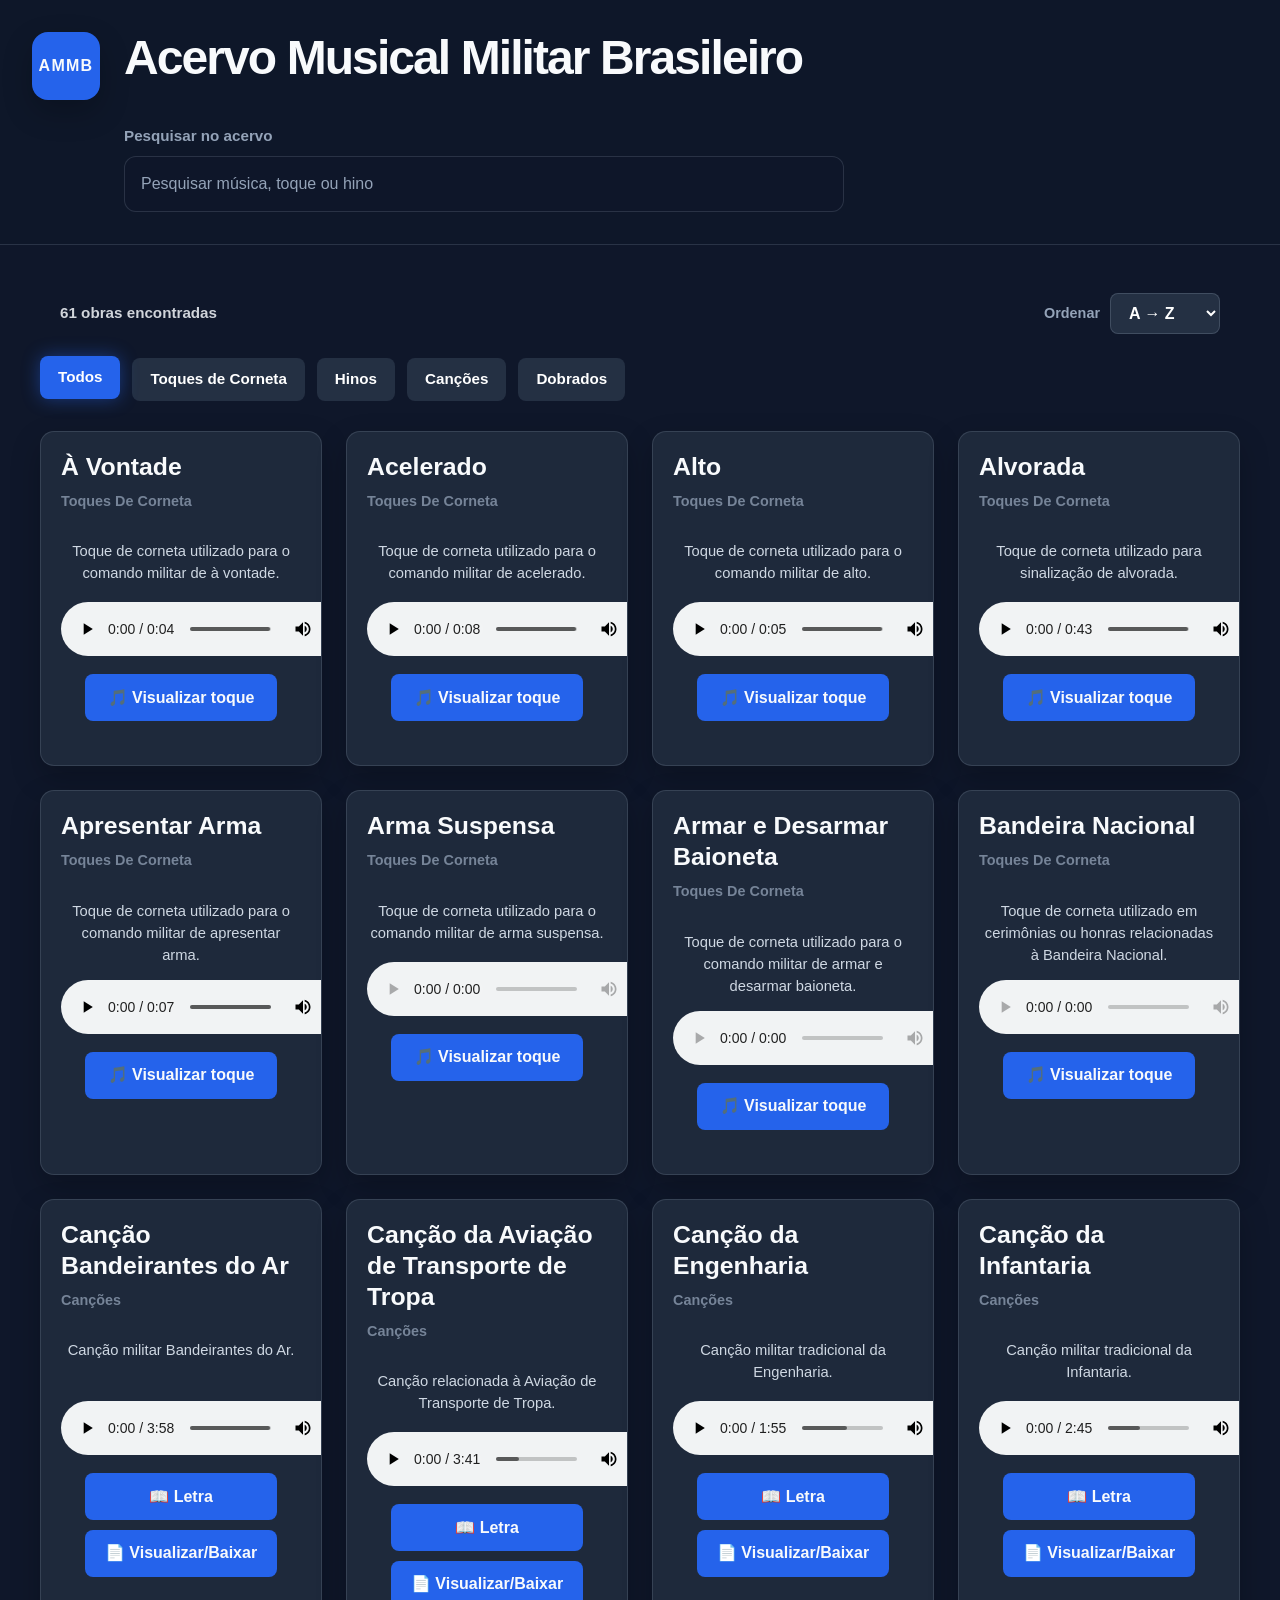
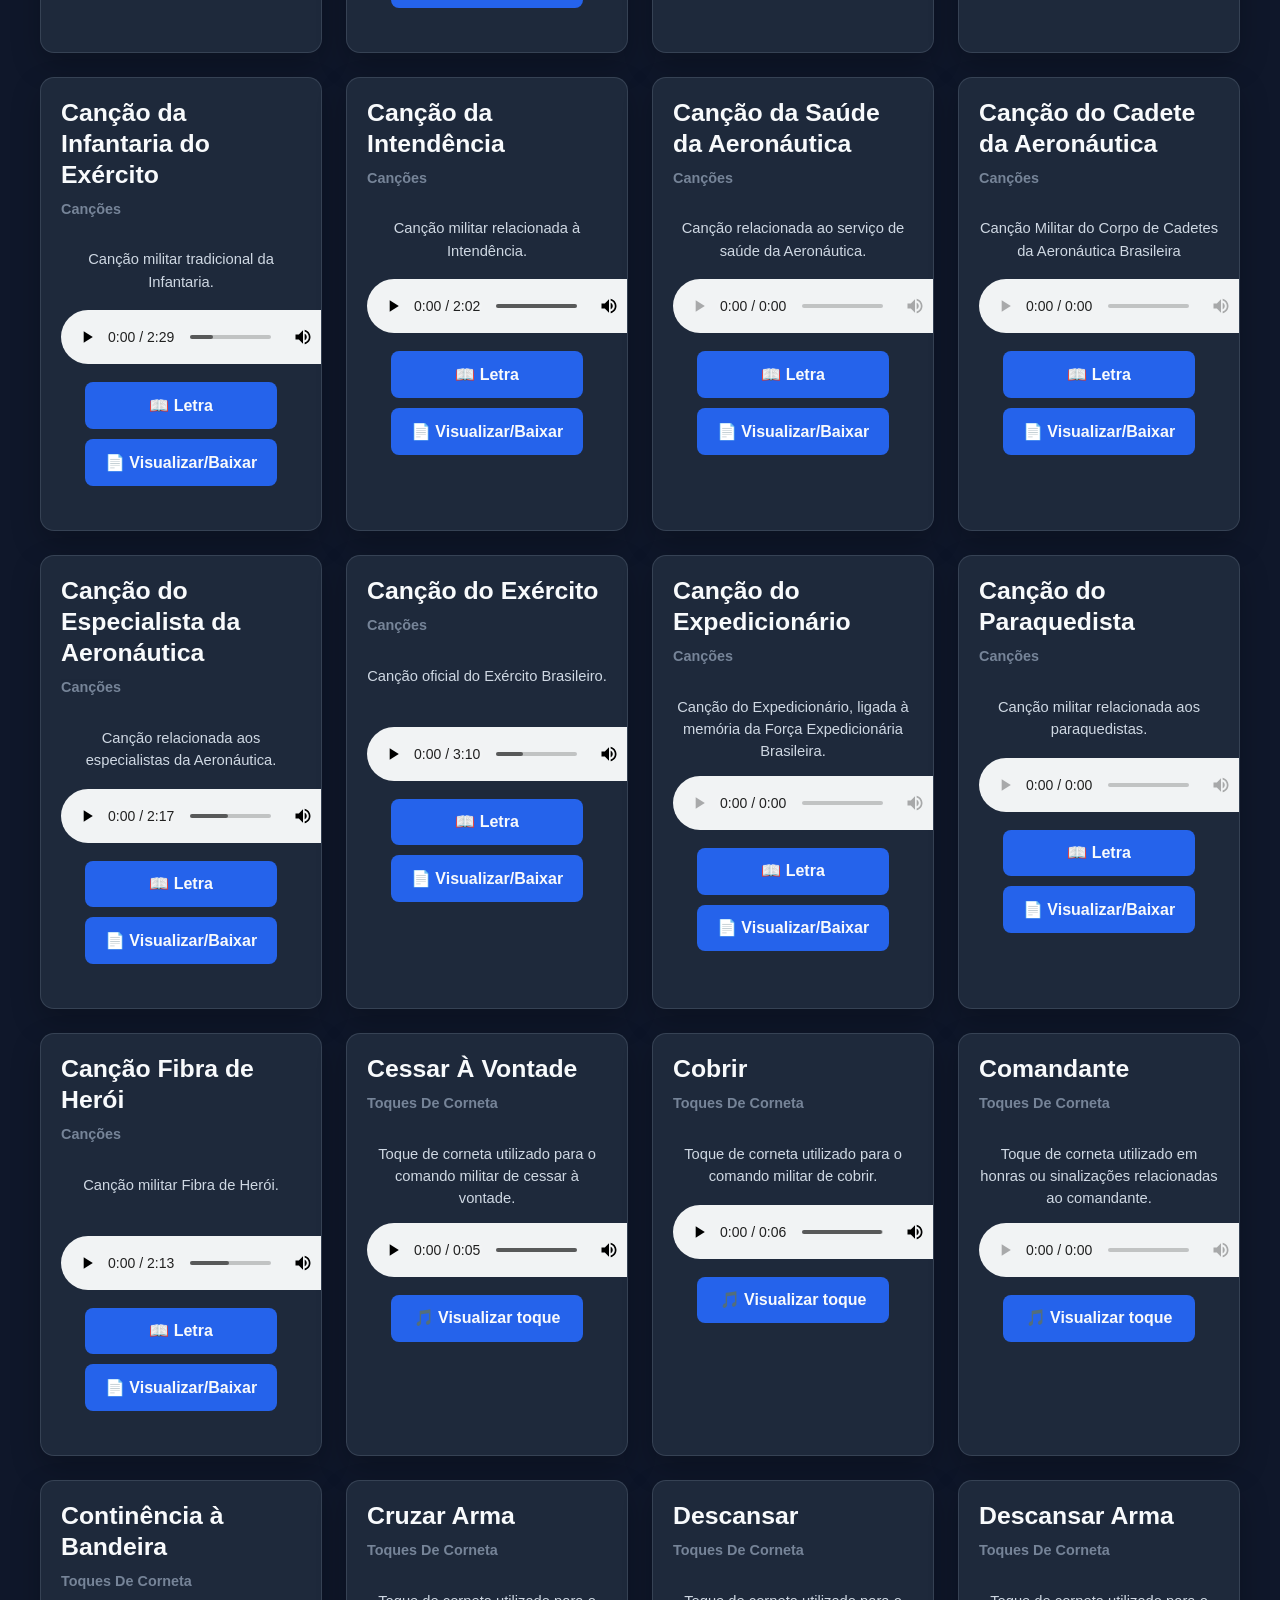
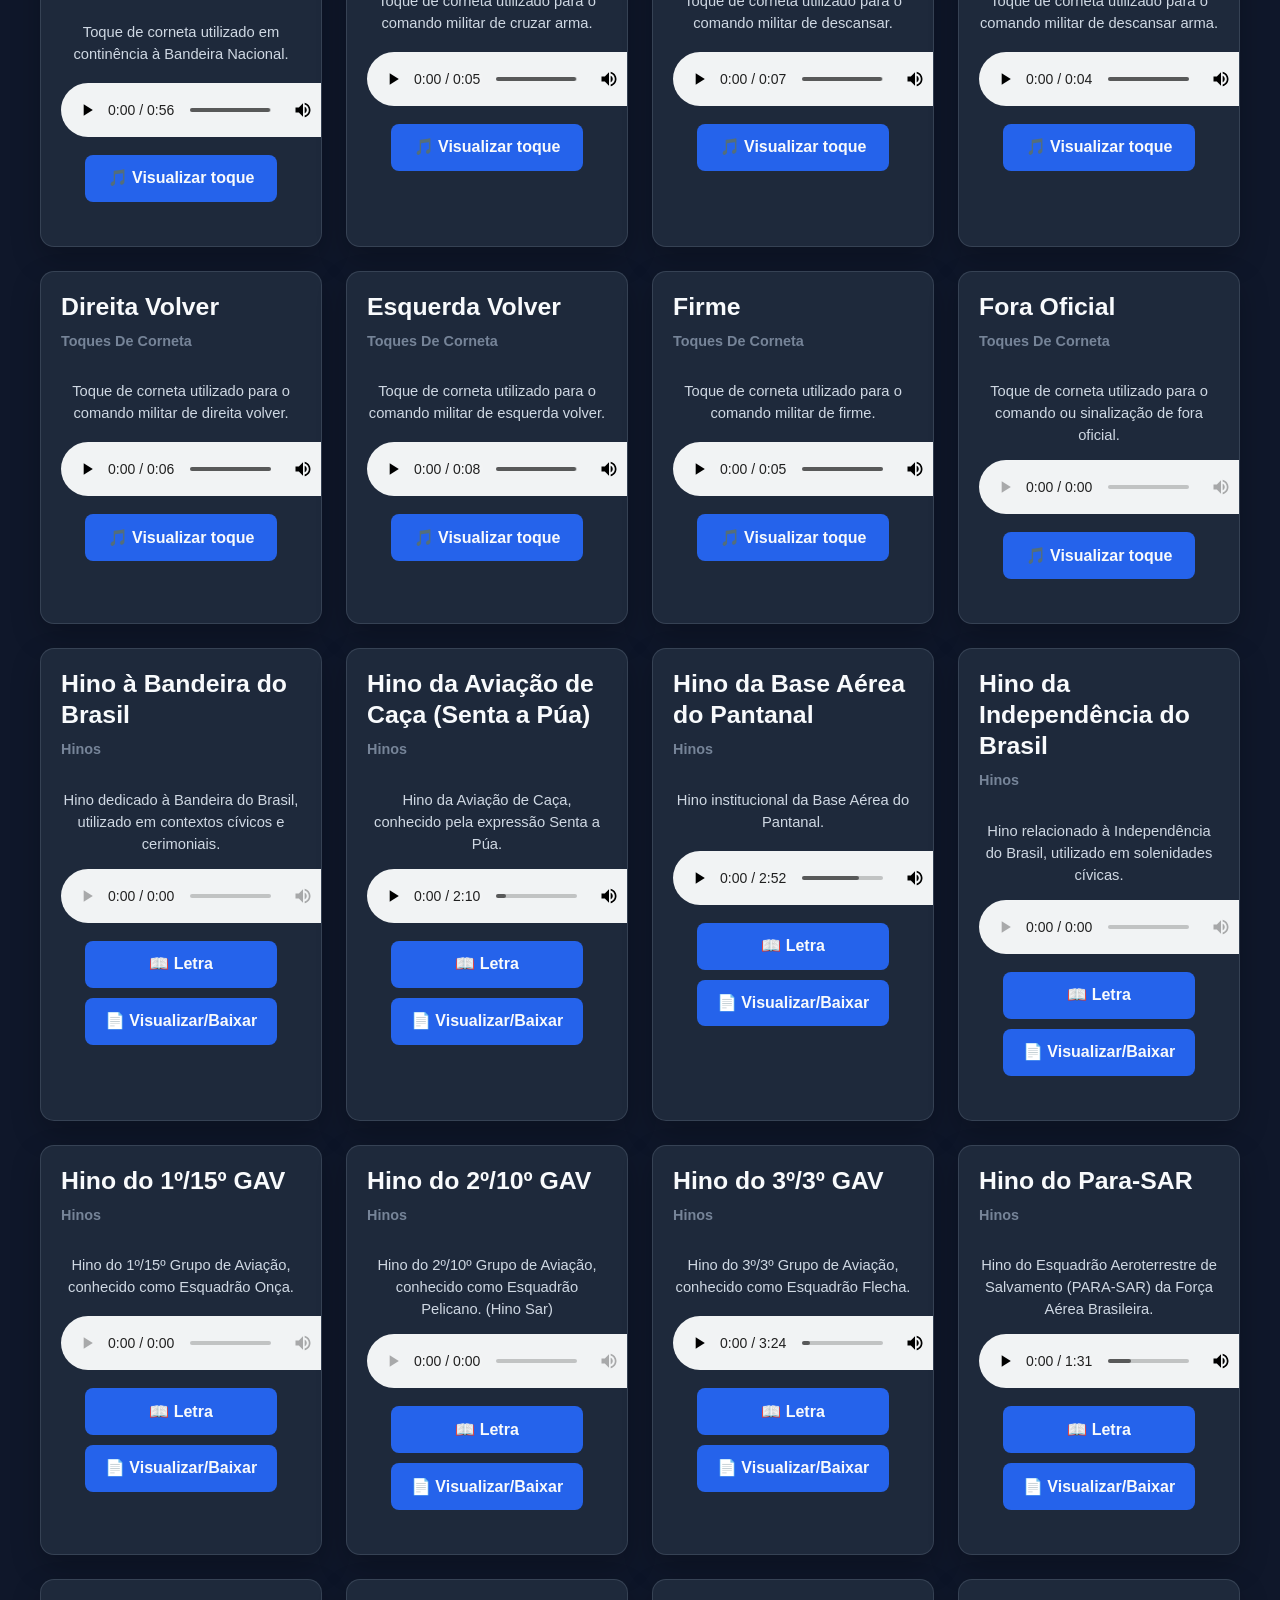
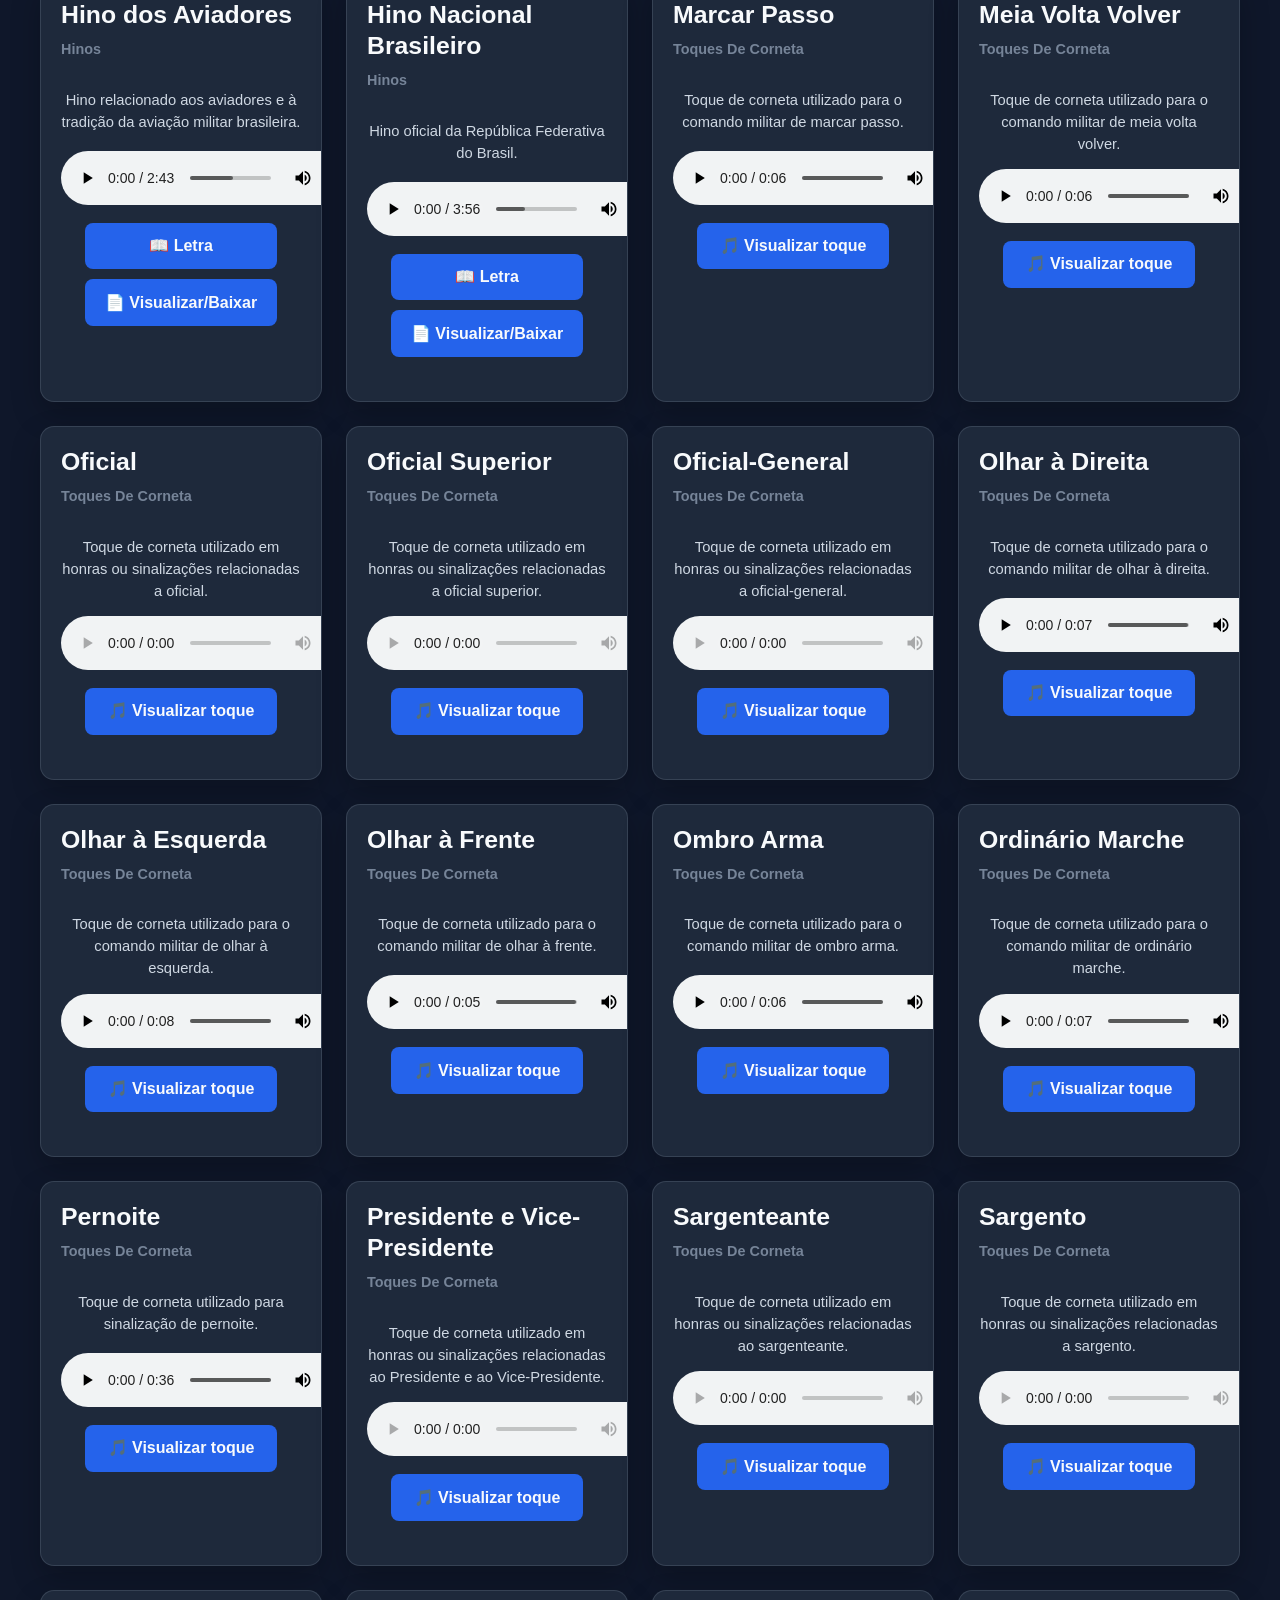
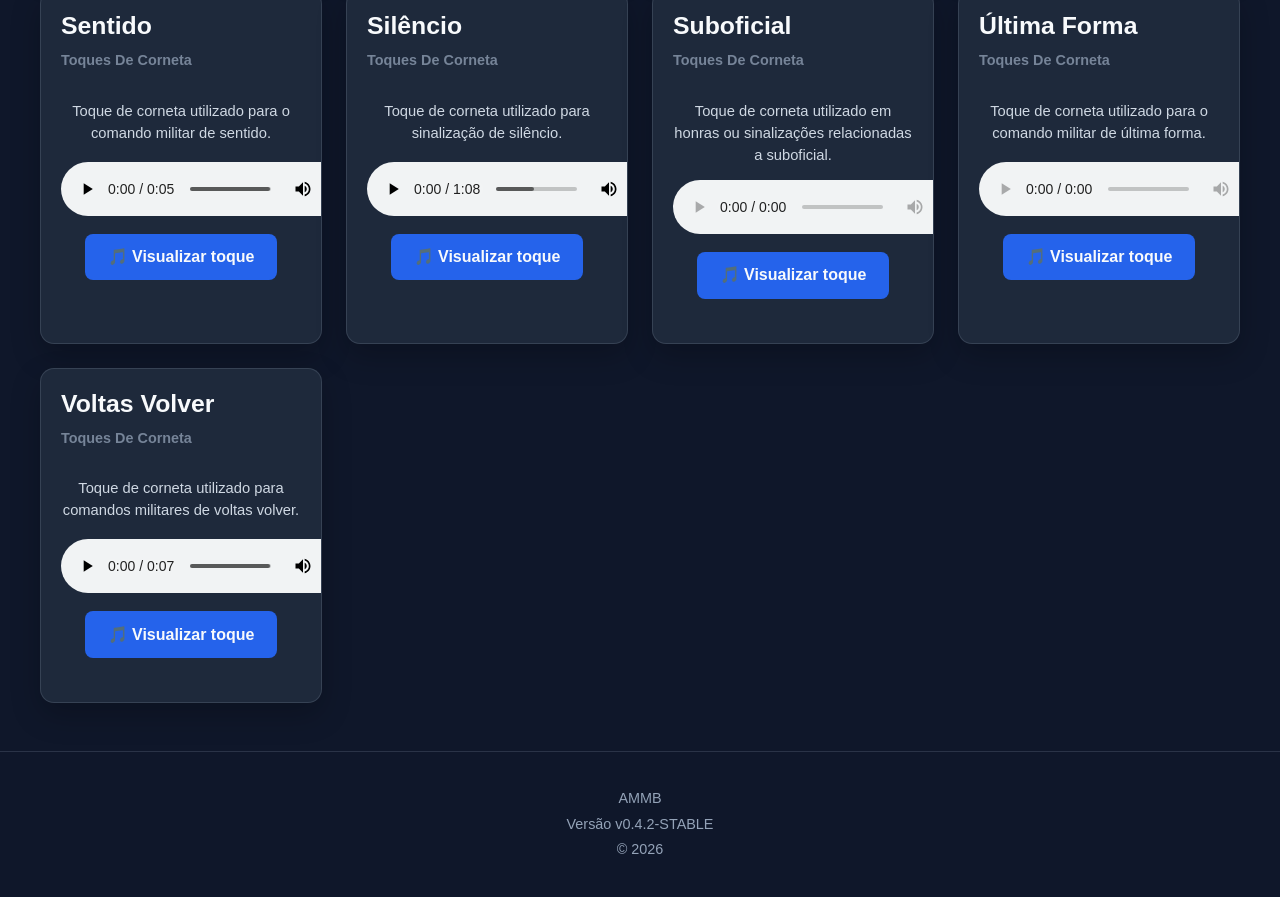
==== index.html @ 52c1588e "AMMB v0.5.0 Alpha - Primeira versão pública" ====
<!DOCTYPE html>
<html lang="pt-BR">

<head>
  <meta charset="UTF-8">
  <meta name="viewport" content="width=device-width, initial-scale=1.0">
  <title>AMMB | Acervo Musical Militar Brasileiro</title>
  <link rel="stylesheet" href="css/style.css">
  <script src="js/app.js" defer></script>
</head>

<body>

  <header>
    <div class="header-logo">AMMB</div>

    <div class="header-title">
      <h1>Acervo Musical Militar Brasileiro</h1>
    </div>

    <form class="search-form">
      <label for="search-input">Pesquisar no acervo</label>

      <input
        type="search"
        id="search-input"
        placeholder="Pesquisar música, toque ou hino">
    </form>
  </header>

  <main>

    <div class="archive-toolbar">
      <div id="results-counter" class="results-counter"></div>

      <div class="sort-container">
        <label for="sort-select">Ordenar</label>

        <select id="sort-select">
          <option value="az">A → Z</option>
          <option value="za">Z → A</option>
        </select>
      </div>
    </div>

    <section id="music-container"></section>

  </main>

  <footer>
    <p>AMMB</p>
    <p>Versão v0.4.2-STABLE</p>
    <p>© 2026</p>
  </footer>

</body>
</html>
---- css/style.css ----
:root {
--color-bg: #0f172a;
--color-card: #1e293b;
--color-primary: #2563eb;
--color-text: #f8fafc;
--color-muted: #94a3b8;
--color-border: rgba(148, 163, 184, 0.2);
--color-input: rgba(15, 23, 42, 0.85);
--color-focus: rgba(37, 99, 235, 0.35);

--font-base: "Segoe UI", Roboto, Arial, sans-serif;

--max-width: 1200px;
--radius-sm: 0.5rem;
--radius-md: 0.75rem;
--radius-lg: 1rem;

--spacing-xs: 0.5rem;
--spacing-sm: 0.75rem;
--spacing-md: 1rem;
--spacing-lg: 1.5rem;
--spacing-xl: 2rem;
--spacing-2xl: 3rem;

--shadow-card: 0 12px 30px rgba(0, 0, 0, 0.22);
--transition-base: 180ms ease;
}

*,
*::before,
*::after {
box-sizing: border-box;
}

html {
min-height: 100%;
scroll-behavior: smooth;
}

body {
min-height: 100vh;
margin: 0;
font-family: var(--font-base);
background: var(--color-bg);
color: var(--color-text);
line-height: 1.5;
text-rendering: optimizeLegibility;
-webkit-font-smoothing: antialiased;
}

img,
picture,
svg,
video,
canvas {
display: block;
max-width: 100%;
}

button,
input,
textarea,
select {
font: inherit;
}

button {
cursor: pointer;
}

a {
color: inherit;
text-decoration: none;
}

.container {
width: min(100% - 2rem, var(--max-width));
margin-inline: auto;
}

.hidden {
display: none !important;
}

header {
width: 100%;
padding: var(--spacing-lg);
border-bottom: 1px solid var(--color-border);
background: rgba(15, 23, 42, 0.92);
}

.header-logo {
display: inline-flex;
align-items: center;
justify-content: center;
min-width: 4.25rem;
min-height: 4.25rem;
margin-bottom: var(--spacing-md);
border-radius: var(--radius-lg);
background: var(--color-primary);
color: var(--color-text);
font-weight: 800;
letter-spacing: 0.08em;
box-shadow: var(--shadow-card);
}

.header-title h1 {
margin: 0 0 var(--spacing-lg);
font-size: clamp(1.75rem, 4vw, 3rem);
line-height: 1.1;
font-weight: 800;
letter-spacing: -0.04em;
}

.search-form {
width: 100%;
max-width: 720px;
}

.search-form label {
display: block;
margin-bottom: var(--spacing-xs);
color: var(--color-muted);
font-size: 0.95rem;
font-weight: 600;
}

.search-form input {
width: 100%;
padding: 0.95rem 1rem;
border: 1px solid var(--color-border);
border-radius: var(--radius-md);
background: var(--color-input);
color: var(--color-text);
outline: none;
transition:
border-color var(--transition-base),
box-shadow var(--transition-base),
background var(--transition-base);
}

.search-form input::placeholder {
color: var(--color-muted);
}

.search-form input:focus {
border-color: var(--color-primary);
box-shadow: 0 0 0 4px var(--color-focus);
background: rgba(15, 23, 42, 1);
}

main {
width: min(100% - 2rem, var(--max-width));
min-height: 60vh;
margin-inline: auto;
padding: var(--spacing-2xl) 0;
}

#music-container {
display: grid;
grid-template-columns: repeat(auto-fit, minmax(260px, 1fr));
gap: var(--spacing-lg);
}

.music-card {
overflow: hidden;
border: 1px solid var(--color-border);
border-radius: var(--radius-lg);
background: var(--color-card);
box-shadow: var(--shadow-card);
transition:
transform var(--transition-base),
border-color var(--transition-base);
}

.music-card:hover {
transform: translateY(-3px);
border-color: rgba(37, 99, 235, 0.7);
}

.music-image {
width: 100%;
aspect-ratio: 16 / 9;
background: rgba(148, 163, 184, 0.12);
object-fit: cover;
}

.music-info {
padding: var(--spacing-lg);
}

.music-title {
margin: 0 0 var(--spacing-xs);
color: var(--color-text);
font-size: 1.15rem;
font-weight: 700;
line-height: 1.25;
}

.music-category {
margin: 0;
color: var(--color-muted);
font-size: 0.9rem;
font-weight: 600;
}

.music-actions {
display: flex;
flex-wrap: wrap;
gap: var(--spacing-sm);
padding: 0 var(--spacing-lg) var(--spacing-lg);
}

.btn {
display: inline-flex;
align-items: center;
justify-content: center;
gap: var(--spacing-xs);
min-height: 2.5rem;
padding: 0.65rem 1rem;
border: 1px solid transparent;
border-radius: var(--radius-sm);
background: var(--color-primary);
color: var(--color-text);
font-weight: 700;
transition:
filter var(--transition-base),
transform var(--transition-base);
}

.btn:hover {
filter: brightness(1.08);
transform: translateY(-1px);
}

.btn:focus-visible {
outline: 3px solid var(--color-focus);
outline-offset: 2px;
}

footer {
padding: var(--spacing-xl) var(--spacing-lg);
border-top: 1px solid var(--color-border);
color: var(--color-muted);
text-align: center;
font-size: 0.9rem;
}

footer p {
margin: 0.25rem 0;
}

@media (min-width: 768px) {
header {
display: grid;
grid-template-columns: auto 1fr;
gap: var(--spacing-lg);
align-items: center;
padding: var(--spacing-xl);
}

.header-logo {
margin-bottom: 0;
}

.header-title h1 {
margin-bottom: var(--spacing-md);
}

.search-form {
grid-column: 2;
}
}

@media (max-width: 480px) {
header {
padding: var(--spacing-md);
}

main {
width: min(100% - 1rem, var(--max-width));
padding: var(--spacing-xl) 0;
}

#music-container {
grid-template-columns: 1fr;
gap: var(--spacing-md);
}

.music-info,
.music-actions {
padding-inline: var(--spacing-md);
}
}

/* ===========================
   FILTROS DE CATEGORIA
=========================== */

.category-filters{
    display:flex;
    flex-wrap:wrap;
    gap:12px;
    
    align-items:center;

    margin-bottom:30px;
}

.category-filter-btn{

    background:#243043;
    color:#fff;

    border:none;
    border-radius:8px;

    padding:10px 18px;

    cursor:pointer;

    font-size:0.95rem;
    font-weight:600;

    transition:.2s;
}

.category-filter-btn:hover{

    background:#315fdd;

}

.category-filter-btn.active{

    background:#2563eb;

    color:white;

    box-shadow:0 0 18px rgba(37,99,235,.45);

    transform:translateY(-2px);

}

/* ===========================
   APRIMORAMENTO DOS CARDS
=========================== */

.music-card{
    display:flex;
    flex-direction:column;

    padding:20px;

    border-radius:14px;

    transition:
        transform .25s ease,
        box-shadow .25s ease;
}

.music-card:hover{

    transform:translateY(-6px);

    box-shadow:0 12px 30px rgba(0,0,0,.35);

}

.music-title{

    margin-bottom:8px;

    font-size:1.55rem;

    font-weight:700;

}

.music-category{

    margin-bottom:18px;

    opacity:.75;

    text-transform:capitalize;

}

.music-actions{

    margin-top:18px;

    display:flex;

    gap:10px;

    flex-wrap:wrap;
}

.music-actions .btn{

    flex:1;

    min-width:130px;
}

.music-description {
    margin: 10px 0 14px;
    font-size: 0.92rem;
    line-height: 1.5;
    color: #cfd8e3;
    text-align: center;
    min-height: 48px;
}

.results-counter {
    max-width: 1200px;
    margin: 18px auto 10px;
    padding: 0 20px;

    color: #d1d5db;
    font-size: 0.95rem;
    font-weight: 600;

    text-align: left;
}

/* ===========================
   BARRA DO ACERVO
=========================== */

.archive-toolbar {
    max-width: 1200px;
    margin: 0 auto 24px;
    padding: 0 20px;

    display: flex;
    align-items: center;
    justify-content: space-between;
    gap: 16px;
    flex-wrap: wrap;
}

.archive-toolbar .results-counter {
    margin: 0;
    padding: 0;

    color: #d1d5db;
    font-size: 0.95rem;
    font-weight: 600;
}

.sort-container {
    display: flex;
    align-items: center;
    gap: 10px;
}

.sort-container label {
    color: #94a3b8;
    font-size: 0.9rem;
    font-weight: 600;
}

.sort-container select {
    min-width: 110px;
    padding: 10px 14px;

    border: 1px solid rgba(148, 163, 184, 0.25);
    border-radius: 8px;

    background: #243043;
    color: #ffffff;

    font-weight: 600;
    cursor: pointer;
}

.sort-container select:focus {
    outline: none;
    border-color: #2563eb;
    box-shadow: 0 0 0 4px rgba(37, 99, 235, 0.35);
}

@media (max-width: 640px) {
    .archive-toolbar {
        align-items: flex-start;
        flex-direction: column;
    }

    .sort-container {
        width: 100%;
        justify-content: space-between;
    }

    .sort-container select {
        flex: 1;
    }
}
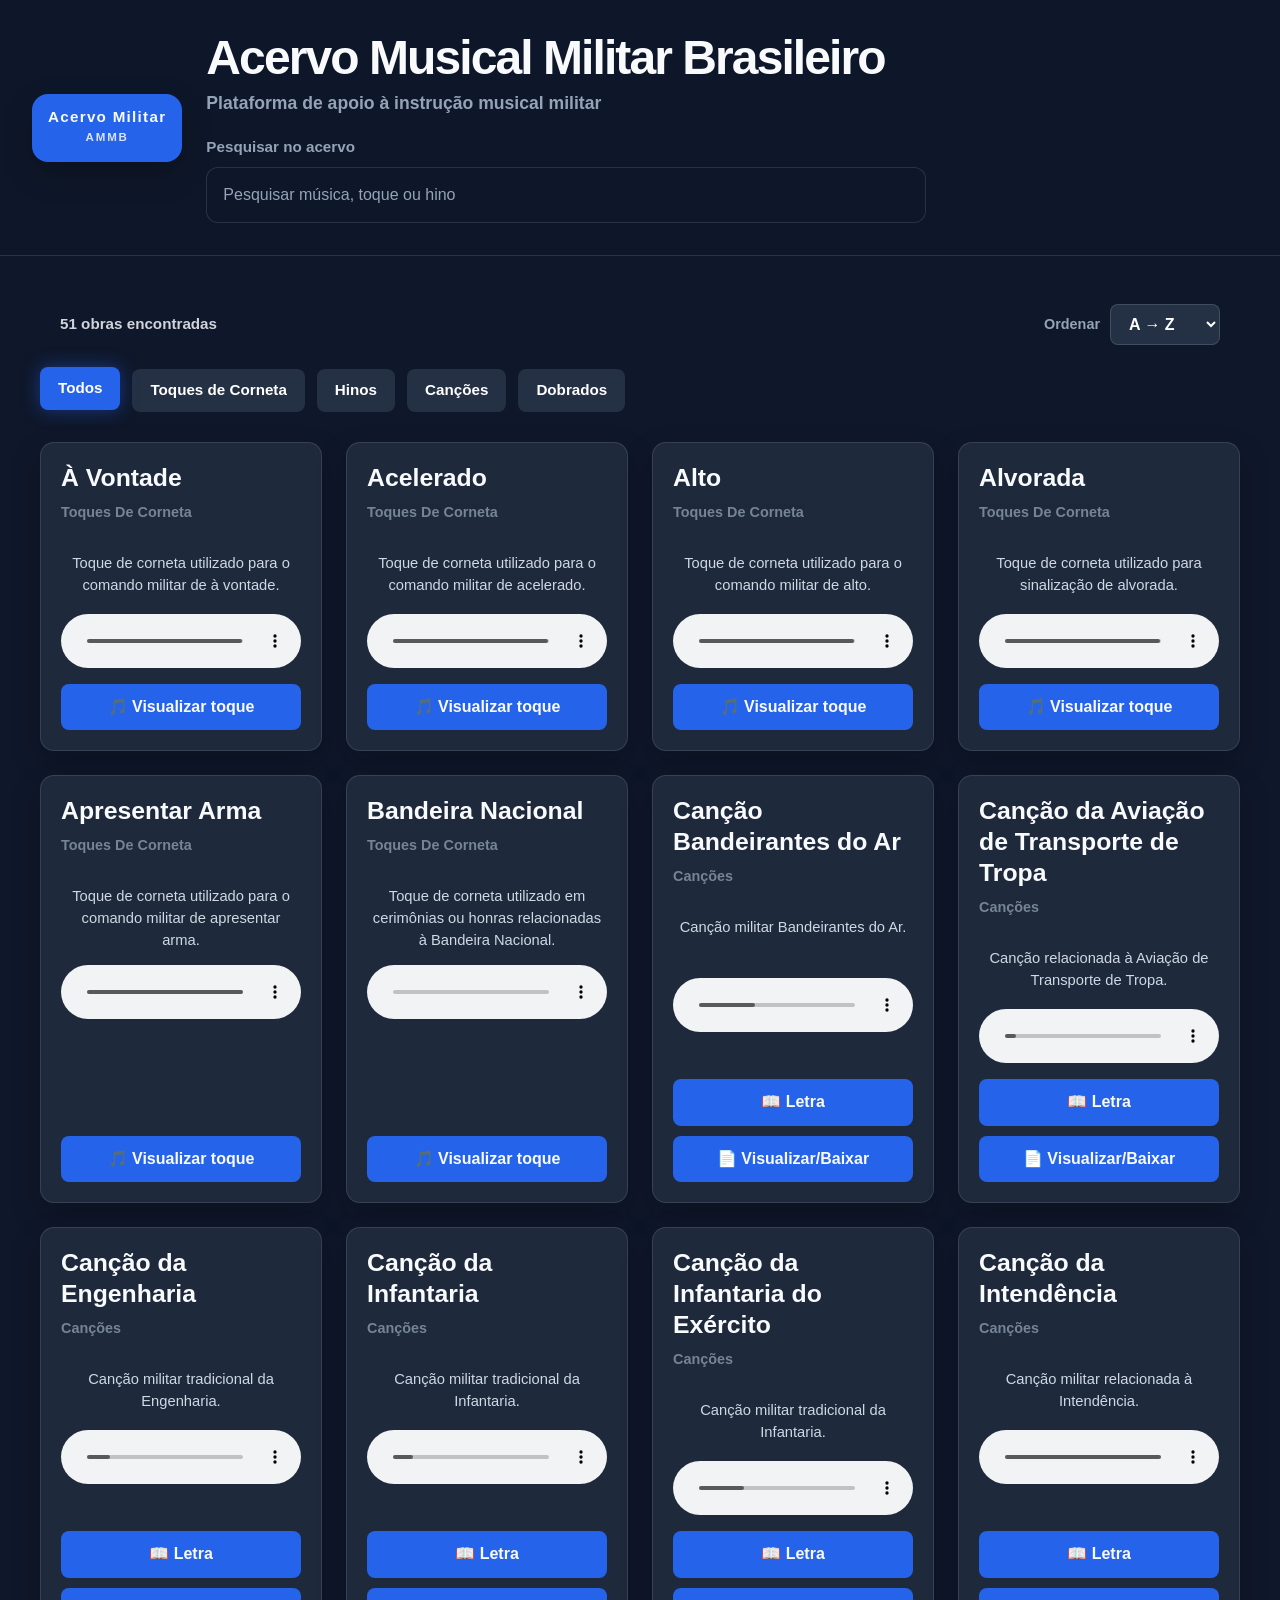
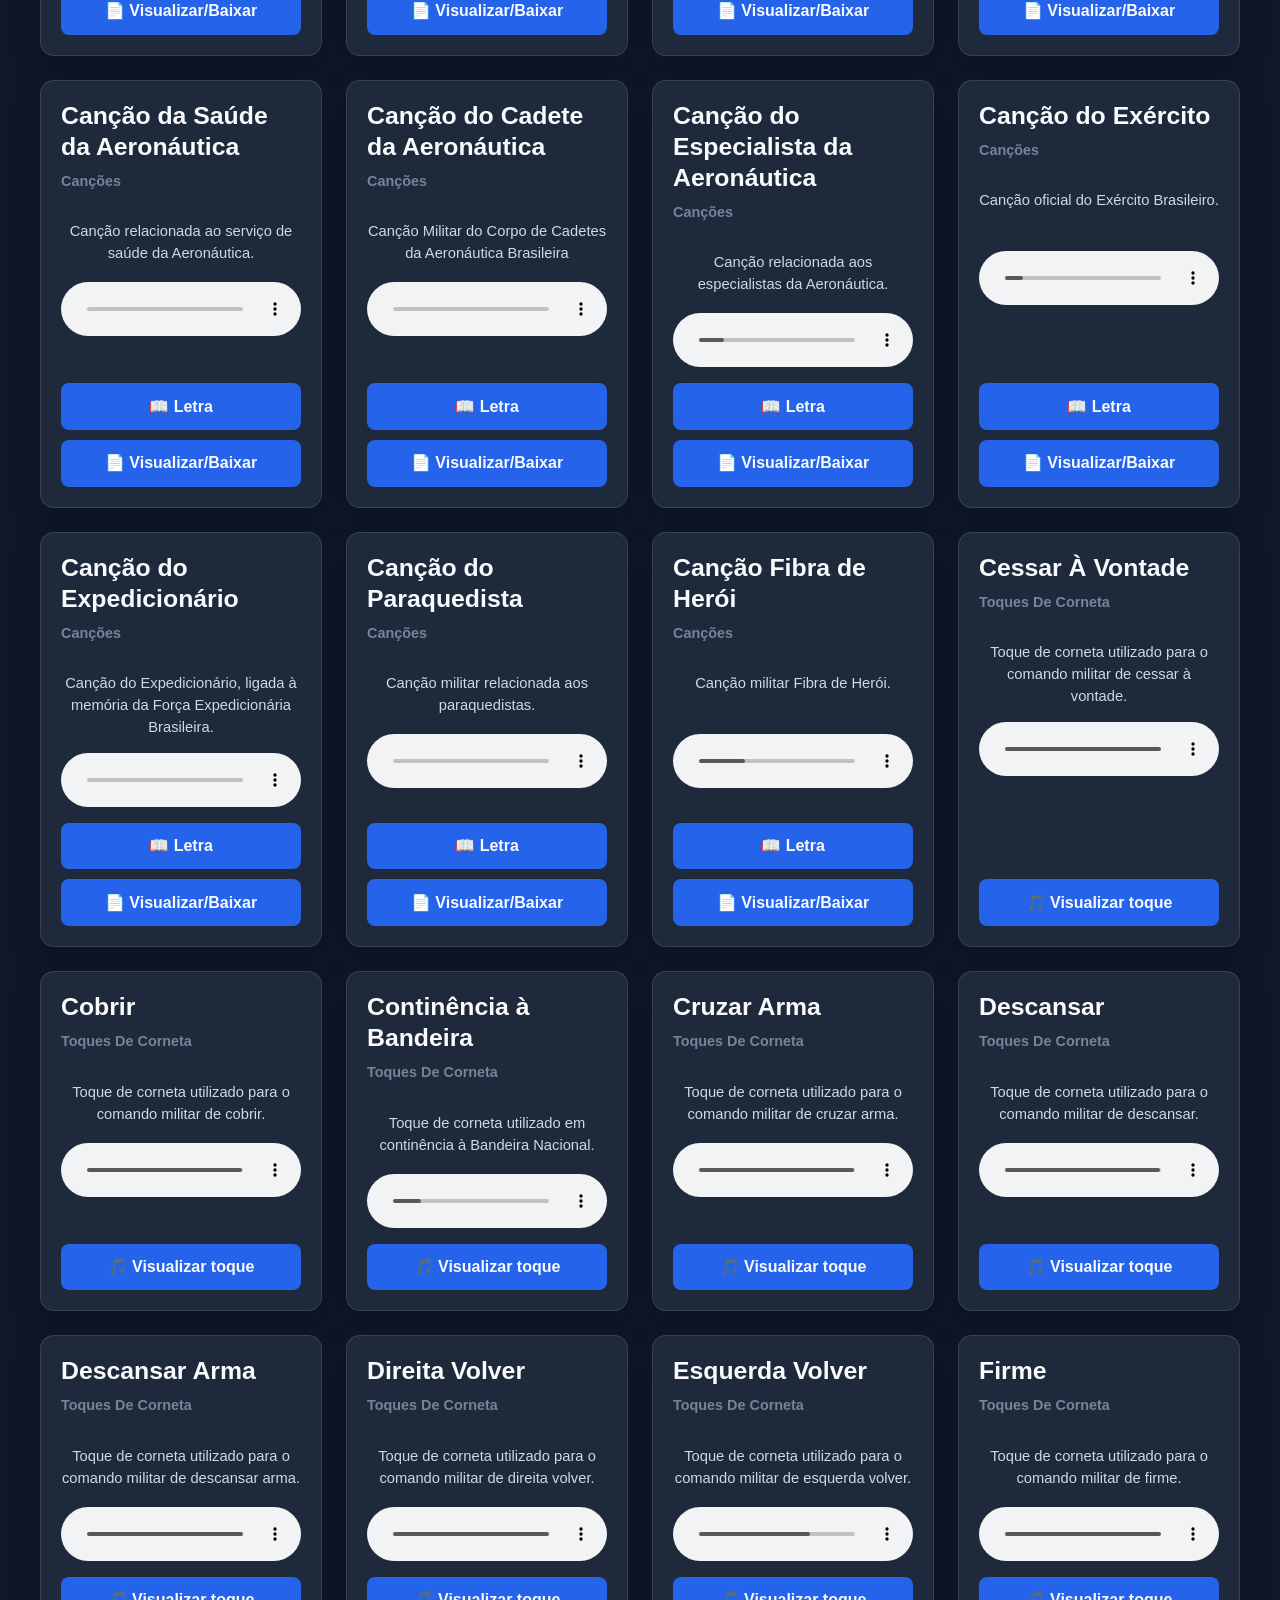
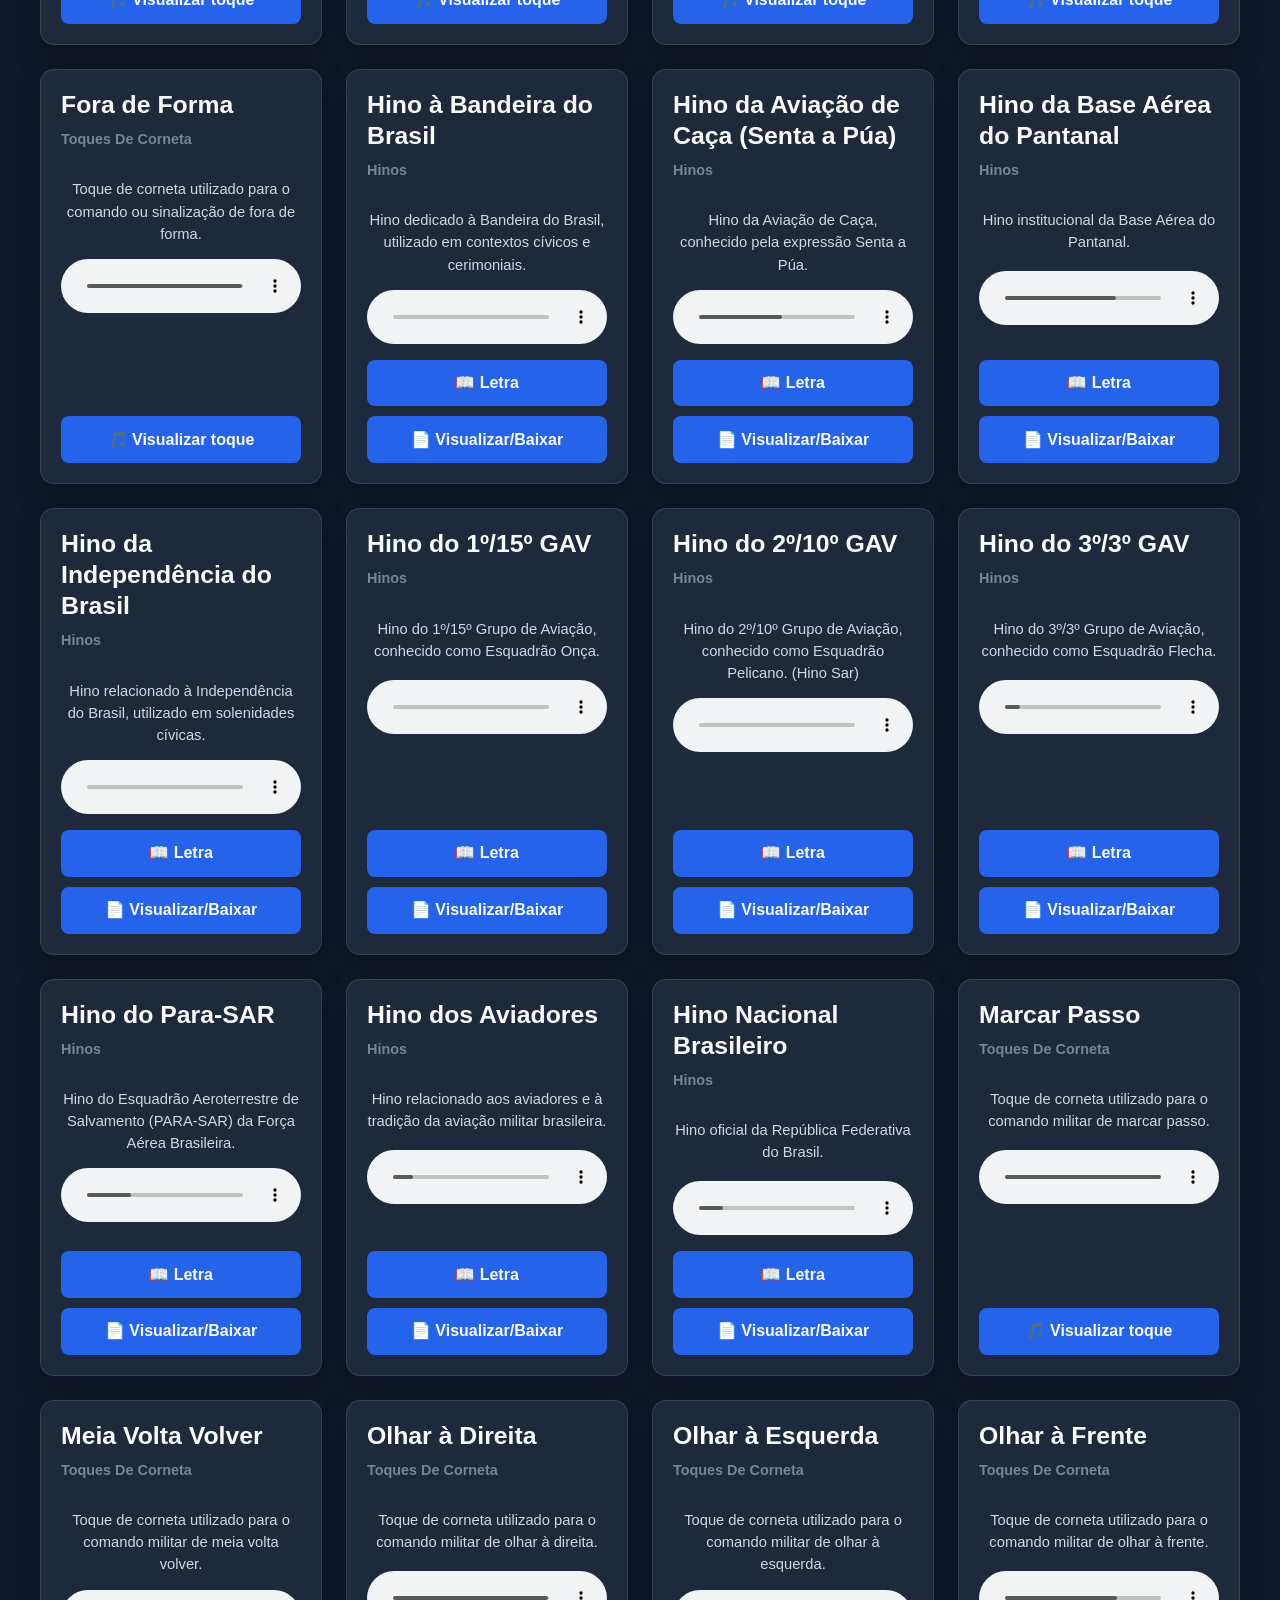
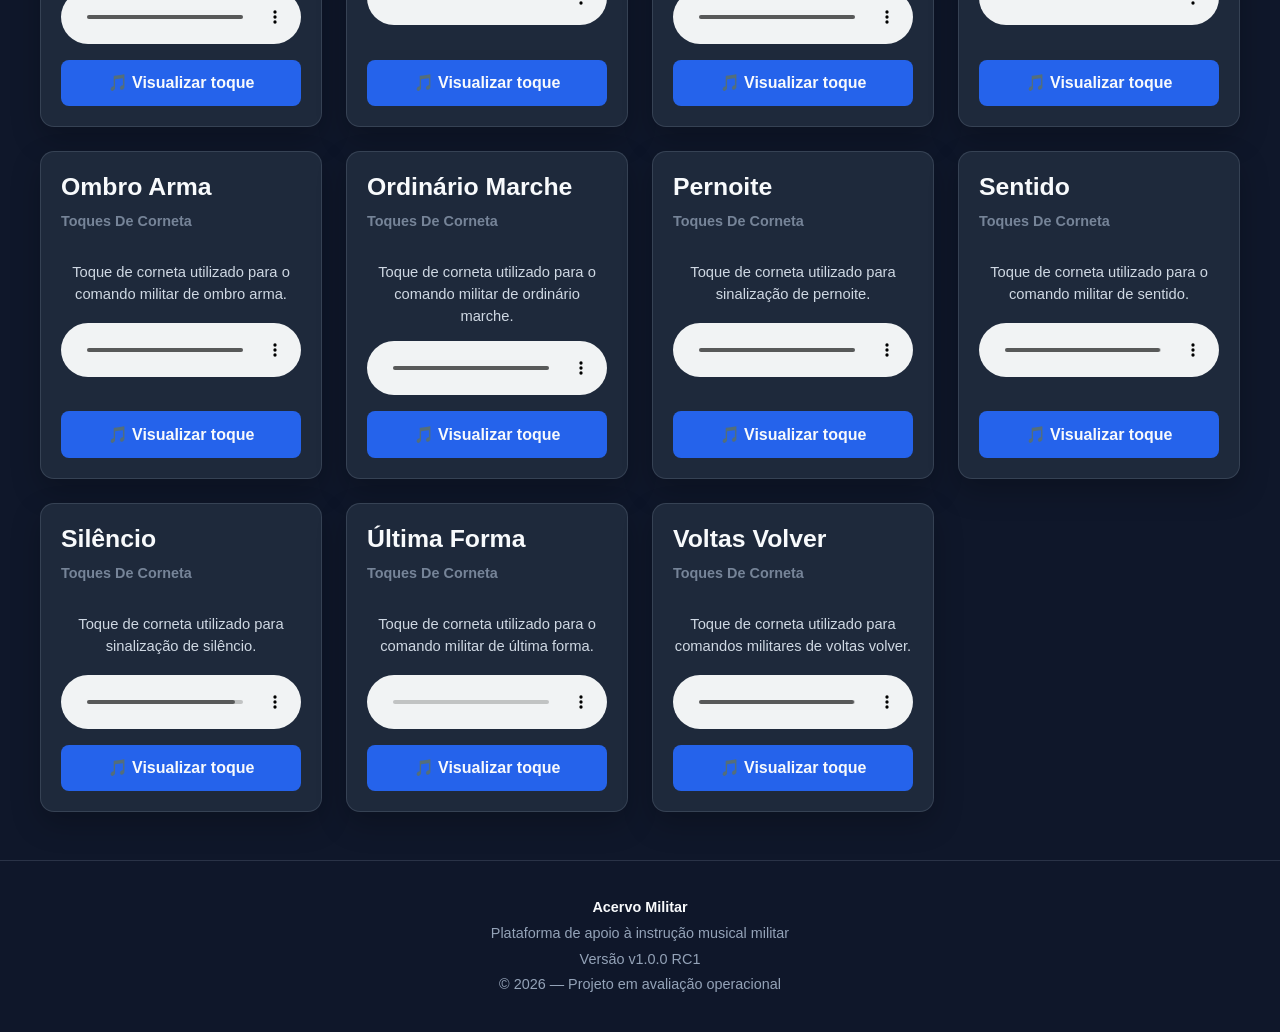
==== commit 5b100927: "feat: adiciona identidade institucional do Acervo Militar" ====
--- a/index.html
+++ b/index.html
@@ -12,11 +12,16 @@
 <body>
 
   <header>
-    <div class="header-logo">AMMB</div>
+    <div class="header-logo">
+      <span class="brand-name">Acervo Militar</span>
+      <span class="brand-sigla">AMMB</span>
+    </div>  
 
     <div class="header-title">
       <h1>Acervo Musical Militar Brasileiro</h1>
-    </div>
+      <p class="header-subtitle">
+        Plataforma de apoio à instrução musical militar
+      </p>
 
     <form class="search-form">
       <label for="search-input">Pesquisar no acervo</label>
@@ -48,9 +53,10 @@
   </main>
 
   <footer>
-    <p>AMMB</p>
-    <p>Versão v0.4.2-STABLE</p>
-    <p>© 2026</p>
+    <p><strong>Acervo Militar</strong></p>
+    <p>Plataforma de apoio à instrução musical militar</p>
+    <p>Versão v1.0.0 RC1</p>
+    <p>© 2026 — Projeto em avaliação operacional</p>
   </footer>
 
 </body>
--- a/css/style.css
+++ b/css/style.css
@@ -498,4 +498,99 @@
     .sort-container select {
         flex: 1;
     }
+}
+
+/* ===========================
+   AJUSTE DO PLAYER E BOTÕES
+=========================== */
+
+.music-card {
+  display: flex;
+  flex-direction: column;
+  justify-content: space-between;
+}
+
+.music-card audio {
+  width: 100%;
+  max-width: 100%;
+  display: block;
+  margin: 0 auto 16px;
+}
+
+.music-actions {
+  width: 100%;
+  padding: 0;
+  margin-top: auto;
+}
+
+.music-actions .btn {
+  width: 100%;
+  min-width: 100%;
+  justify-content: center;
+  text-align: center;
+}
+
+@media (max-width: 600px) {
+  .music-card {
+    padding: 18px;
+  }
+
+  .music-card audio {
+    width: 100%;
+    margin-bottom: 14px;
+  }
+
+  .music-actions .btn {
+    width: 100%;
+    min-height: 44px;
+  }
+}
+
+/* ===========================
+   IDENTIDADE INSTITUCIONAL
+=========================== */
+
+.header-logo {
+  display: flex;
+  flex-direction: column;
+  align-items: center;
+  justify-content: center;
+  min-width: 7rem;
+  padding: 0.8rem 1rem;
+  text-align: center;
+}
+
+.brand-name {
+  font-size: 0.95rem;
+  font-weight: 800;
+  line-height: 1.1;
+}
+
+.brand-sigla {
+  margin-top: 0.2rem;
+  font-size: 0.72rem;
+  font-weight: 700;
+  letter-spacing: 0.16em;
+  opacity: 0.85;
+}
+
+.header-subtitle {
+  margin: -0.7rem 0 1.25rem;
+  color: var(--color-muted);
+  font-size: clamp(0.95rem, 2vw, 1.1rem);
+  font-weight: 600;
+}
+
+footer strong {
+  color: var(--color-text);
+}
+
+@media (max-width: 767px) {
+  .header-logo {
+    min-width: 6.5rem;
+  }
+
+  .header-subtitle {
+    margin-top: -0.35rem;
+  }
 }
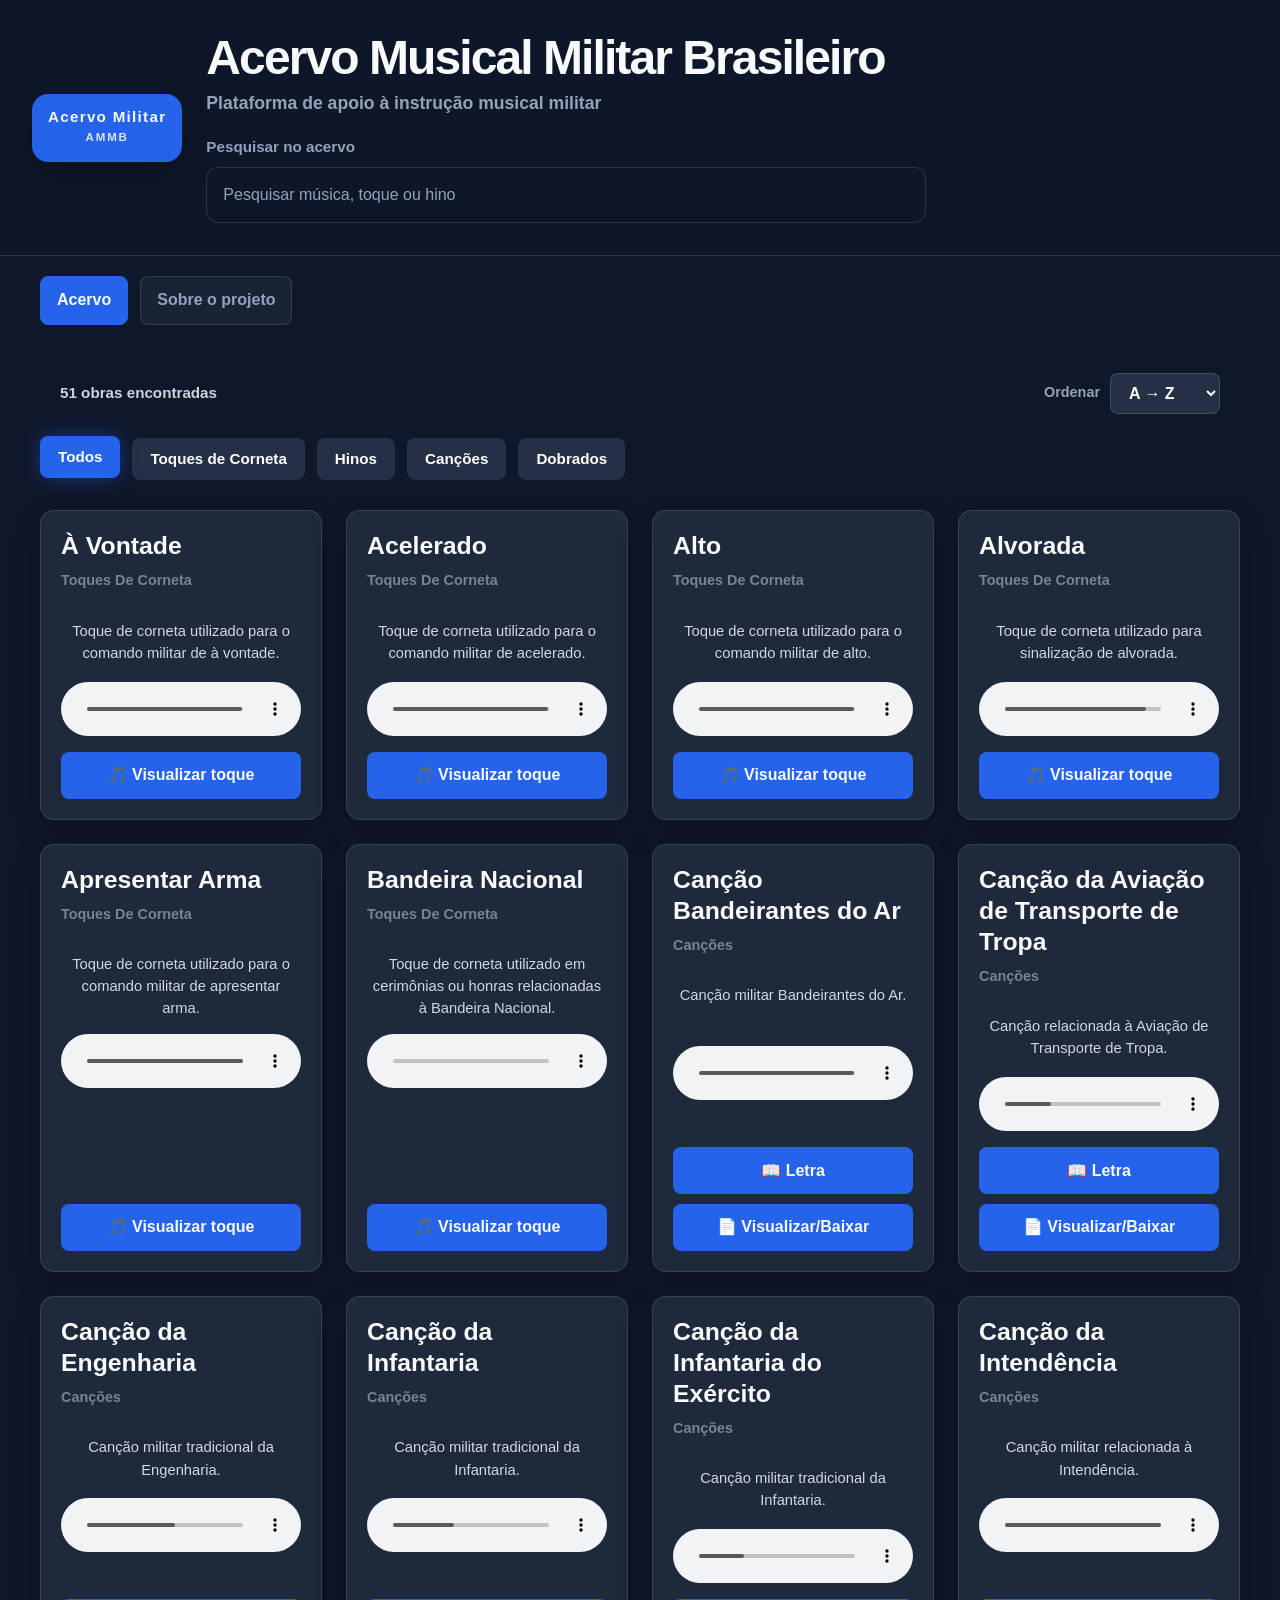
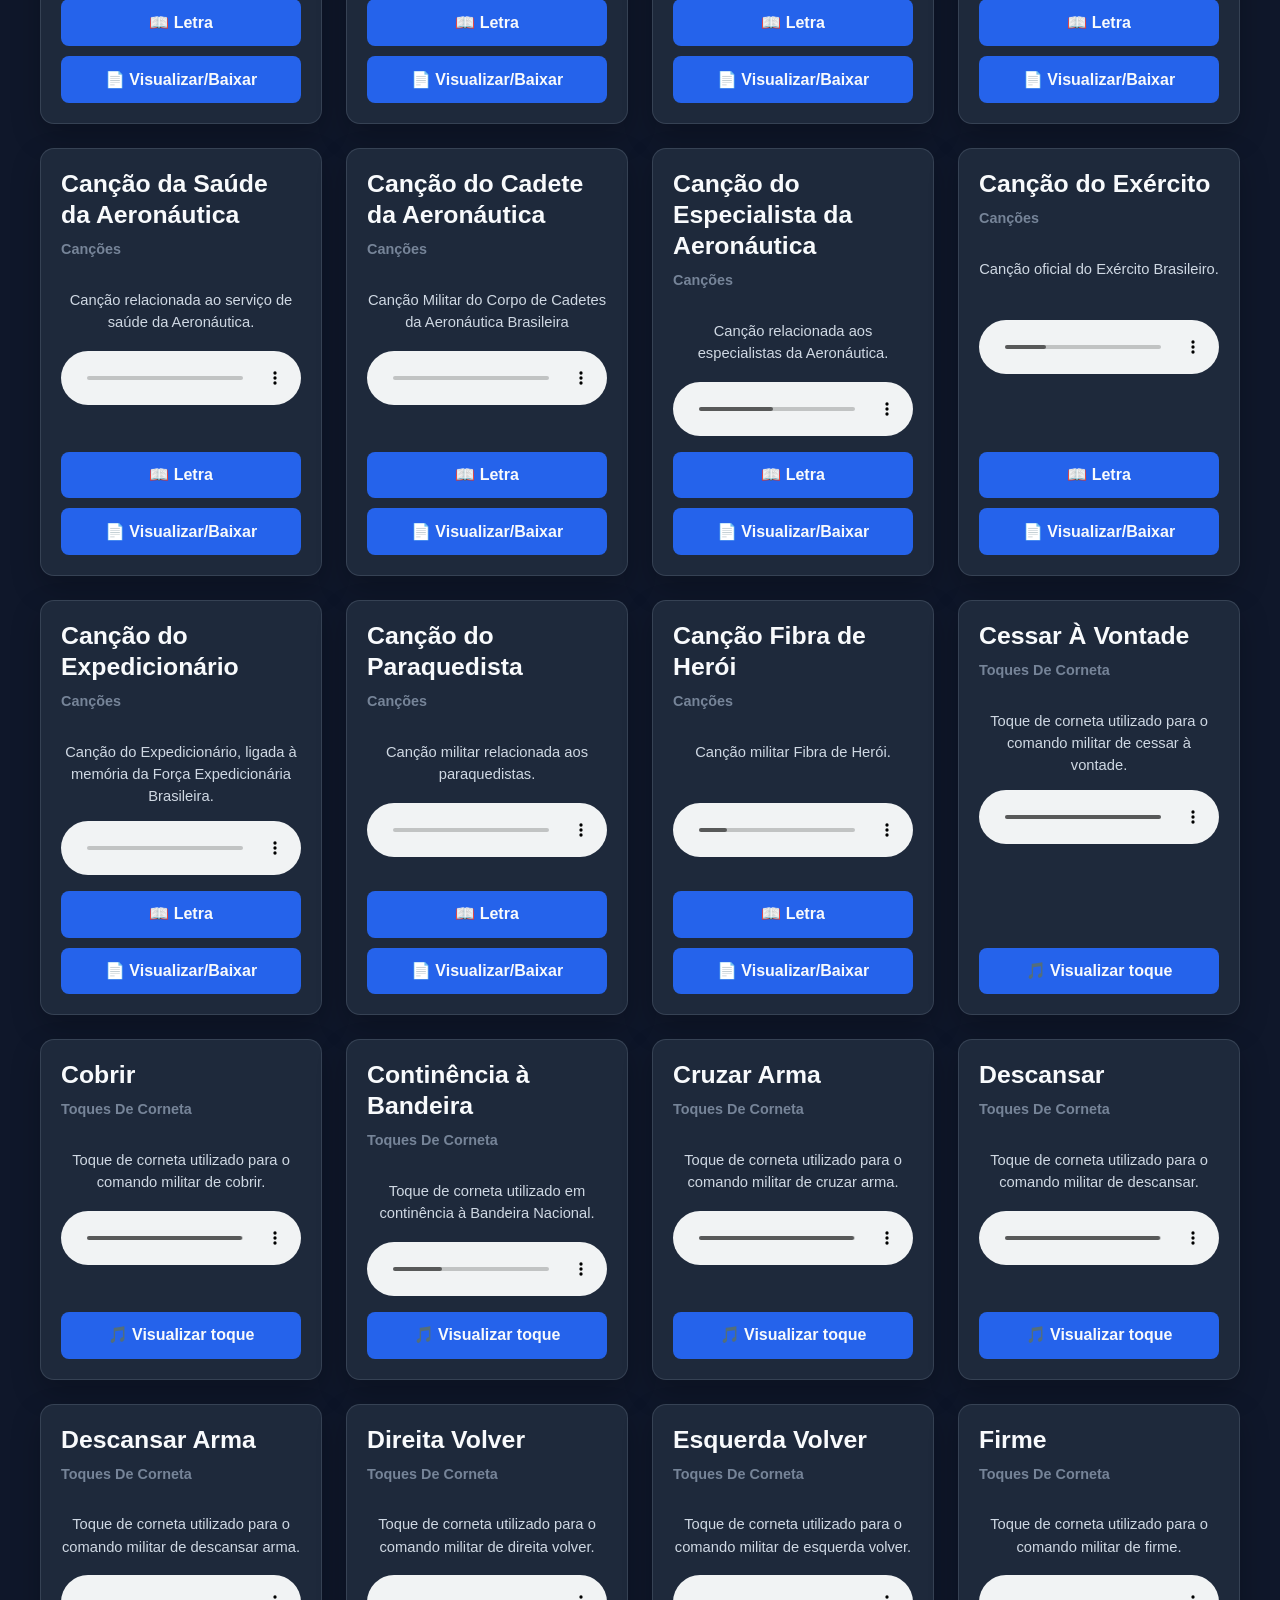
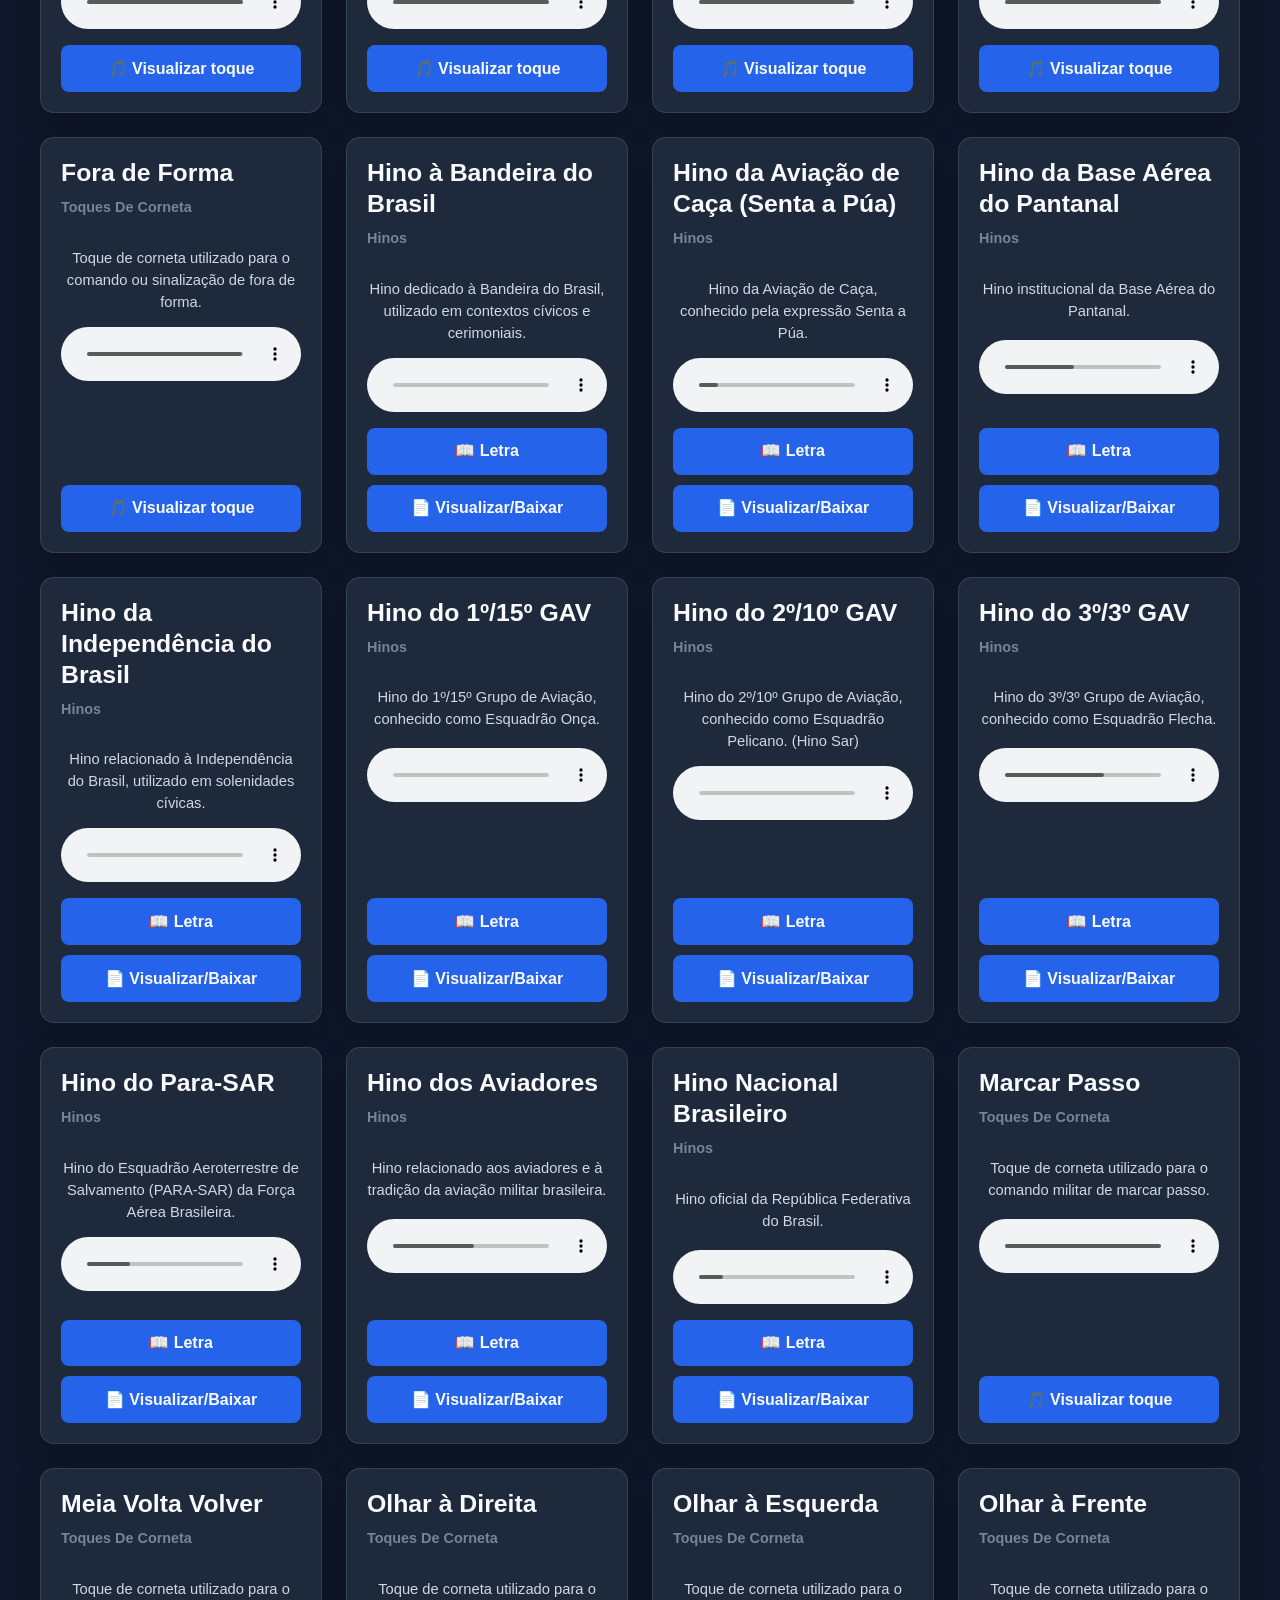
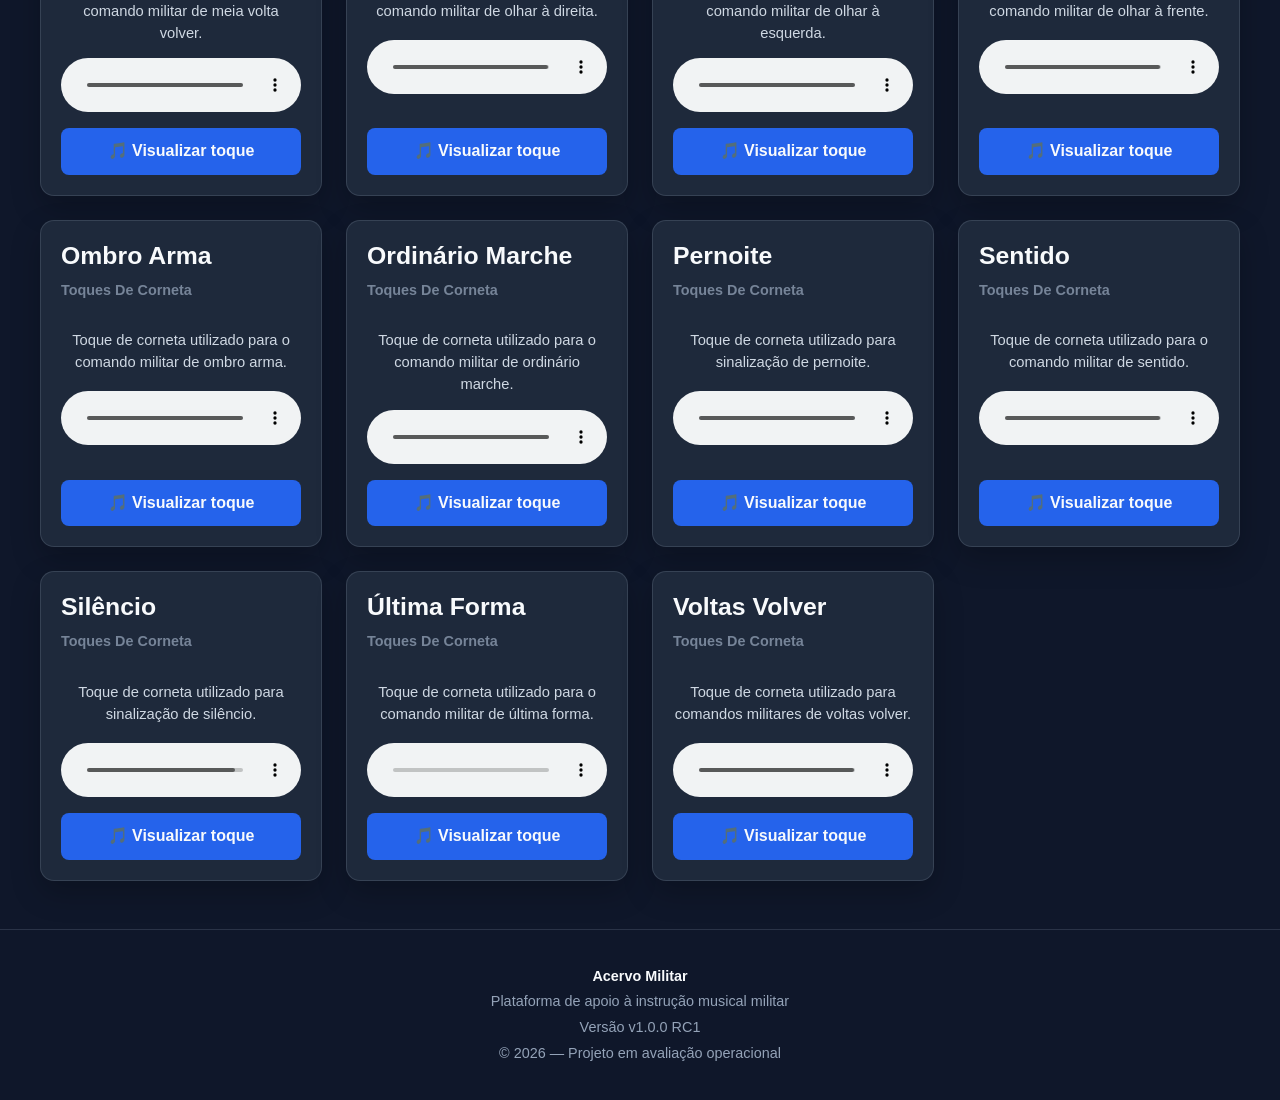
==== commit 11e13d49: "feat adiciona página institucional sobre o projeto" ====
--- a/index.html
+++ b/index.html
@@ -33,6 +33,16 @@
     </form>
   </header>
 
+    <nav class="main-navigation" aria-label="Navegação principal">
+      <a href="index.html" class="main-navigation-link active">
+        Acervo
+      </a>
+
+      <a href="sobre.html" class="main-navigation-link">
+        Sobre o projeto
+      </a>
+    </nav>
+
   <main>
 
     <div class="archive-toolbar">
--- a/css/style.css
+++ b/css/style.css
@@ -593,4 +593,99 @@
   .header-subtitle {
     margin-top: -0.35rem;
   }
+}
+
+/* ===========================
+   NAVEGAÇÃO PRINCIPAL
+=========================== */
+
+.main-navigation {
+  width: min(100% - 2rem, var(--max-width));
+  margin: 1.25rem auto 0;
+  display: flex;
+  flex-wrap: wrap;
+  gap: 0.75rem;
+}
+
+.main-navigation-link {
+  display: inline-flex;
+  align-items: center;
+  justify-content: center;
+  min-height: 2.6rem;
+  padding: 0.7rem 1rem;
+  border: 1px solid var(--color-border);
+  border-radius: var(--radius-sm);
+  background: rgba(30, 41, 59, 0.75);
+  color: var(--color-muted);
+  font-weight: 700;
+  transition:
+    background var(--transition-base),
+    color var(--transition-base),
+    border-color var(--transition-base),
+    transform var(--transition-base);
+}
+
+.main-navigation-link:hover {
+  color: var(--color-text);
+  border-color: rgba(37, 99, 235, 0.7);
+  transform: translateY(-1px);
+}
+
+.main-navigation-link.active {
+  background: var(--color-primary);
+  color: var(--color-text);
+  border-color: var(--color-primary);
+}
+
+/* ===========================
+   PÁGINA SOBRE
+=========================== */
+
+.about-page {
+  max-width: 900px;
+}
+
+.about-section {
+  margin-bottom: 1.5rem;
+  padding: 1.5rem;
+  border: 1px solid var(--color-border);
+  border-radius: var(--radius-lg);
+  background: var(--color-card);
+  box-shadow: var(--shadow-card);
+}
+
+.about-section h2 {
+  margin-top: 0;
+  margin-bottom: 0.75rem;
+  font-size: 1.25rem;
+}
+
+.about-section p,
+.about-section li {
+  color: #d8e0ea;
+}
+
+.about-section ul {
+  margin-bottom: 0;
+  padding-left: 1.25rem;
+}
+
+.about-actions {
+  display: flex;
+  justify-content: center;
+  margin-top: 2rem;
+}
+
+@media (max-width: 600px) {
+  .main-navigation {
+    width: min(100% - 1rem, var(--max-width));
+  }
+
+  .main-navigation-link {
+    flex: 1;
+  }
+
+  .about-section {
+    padding: 1.15rem;
+  }
 }
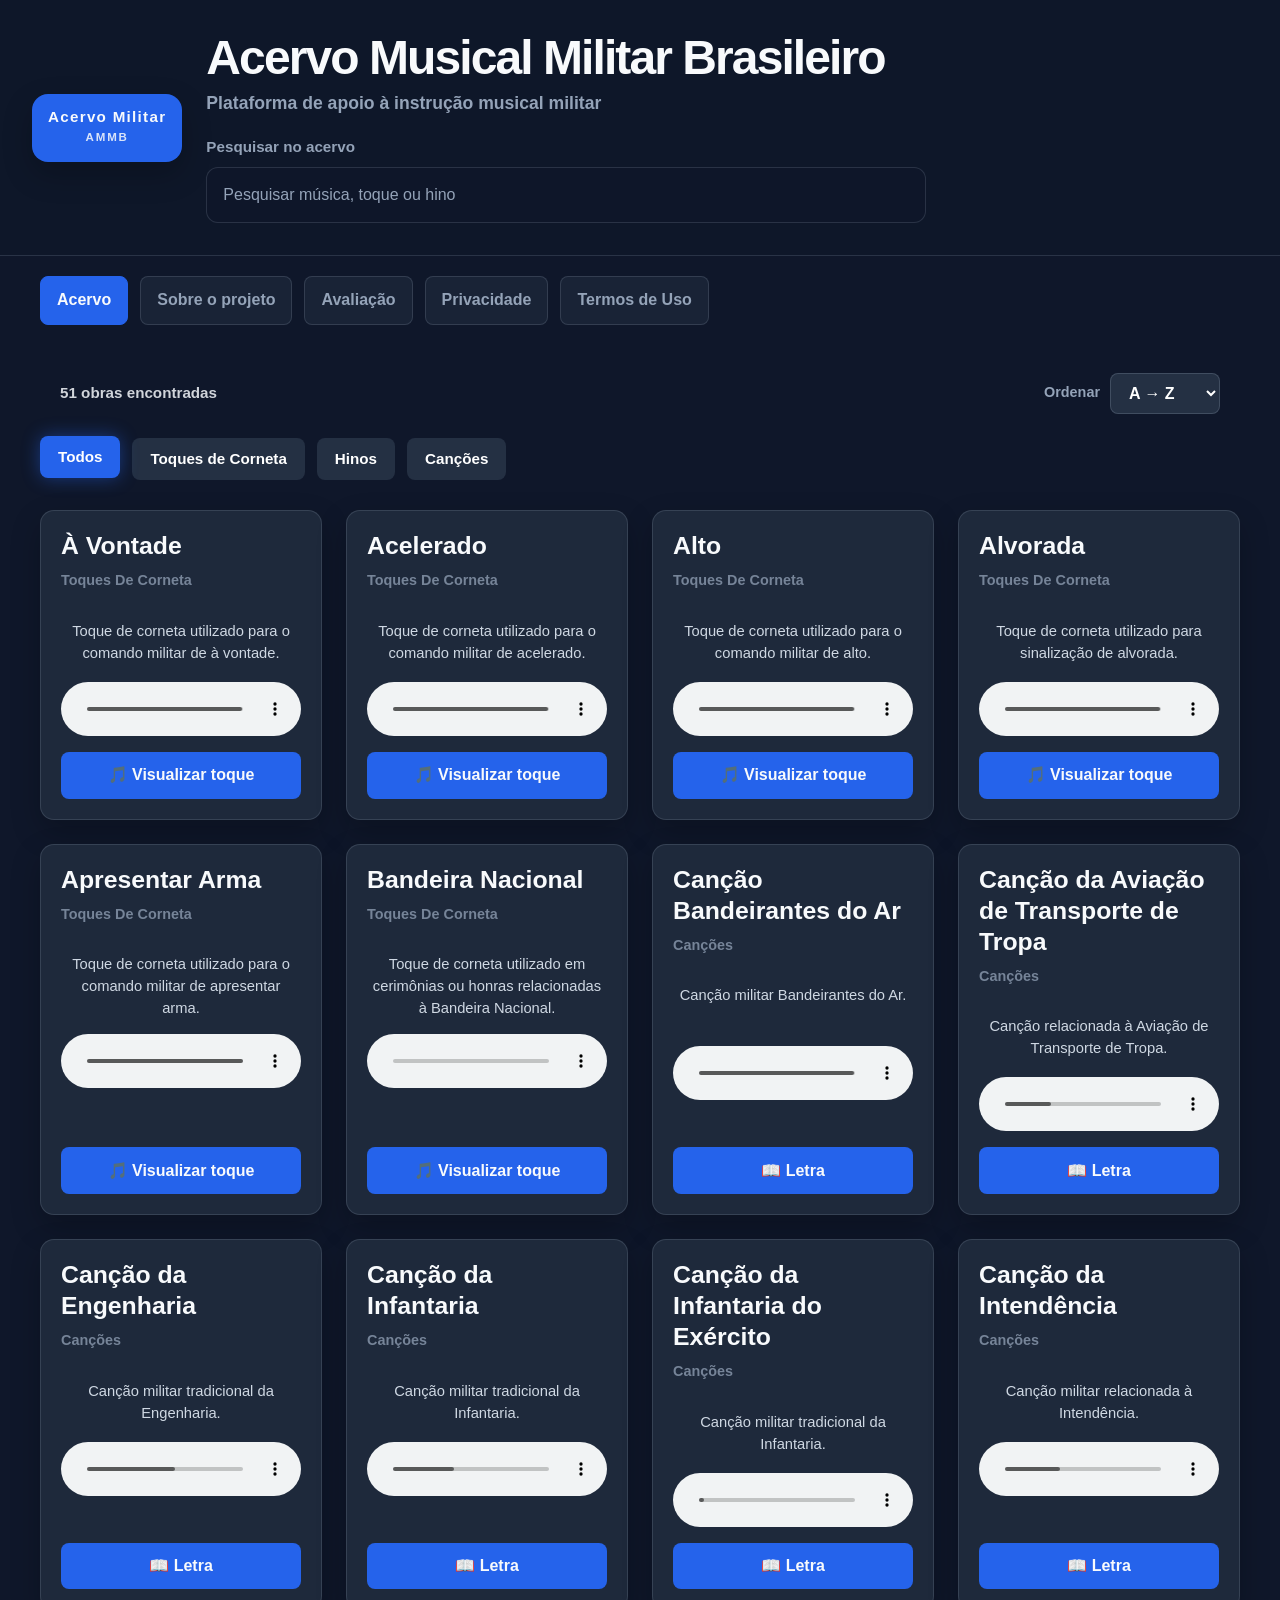
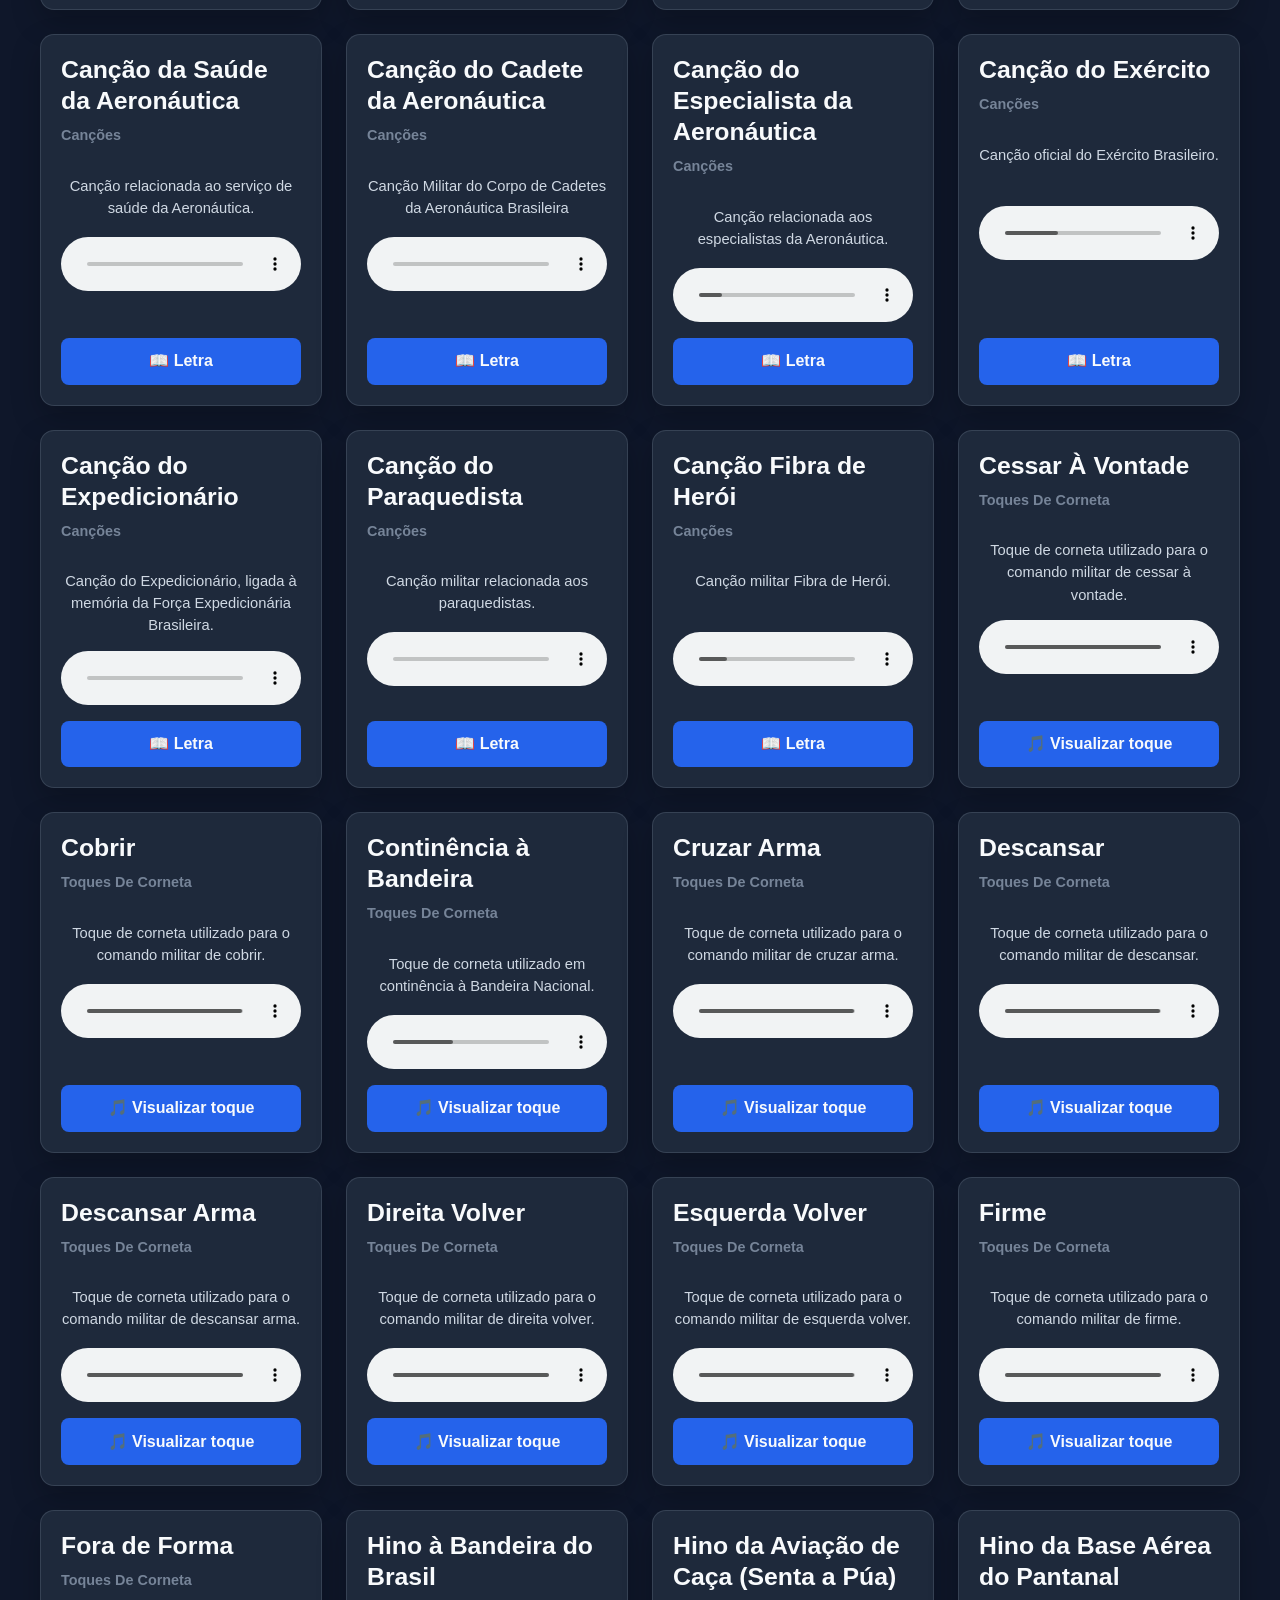
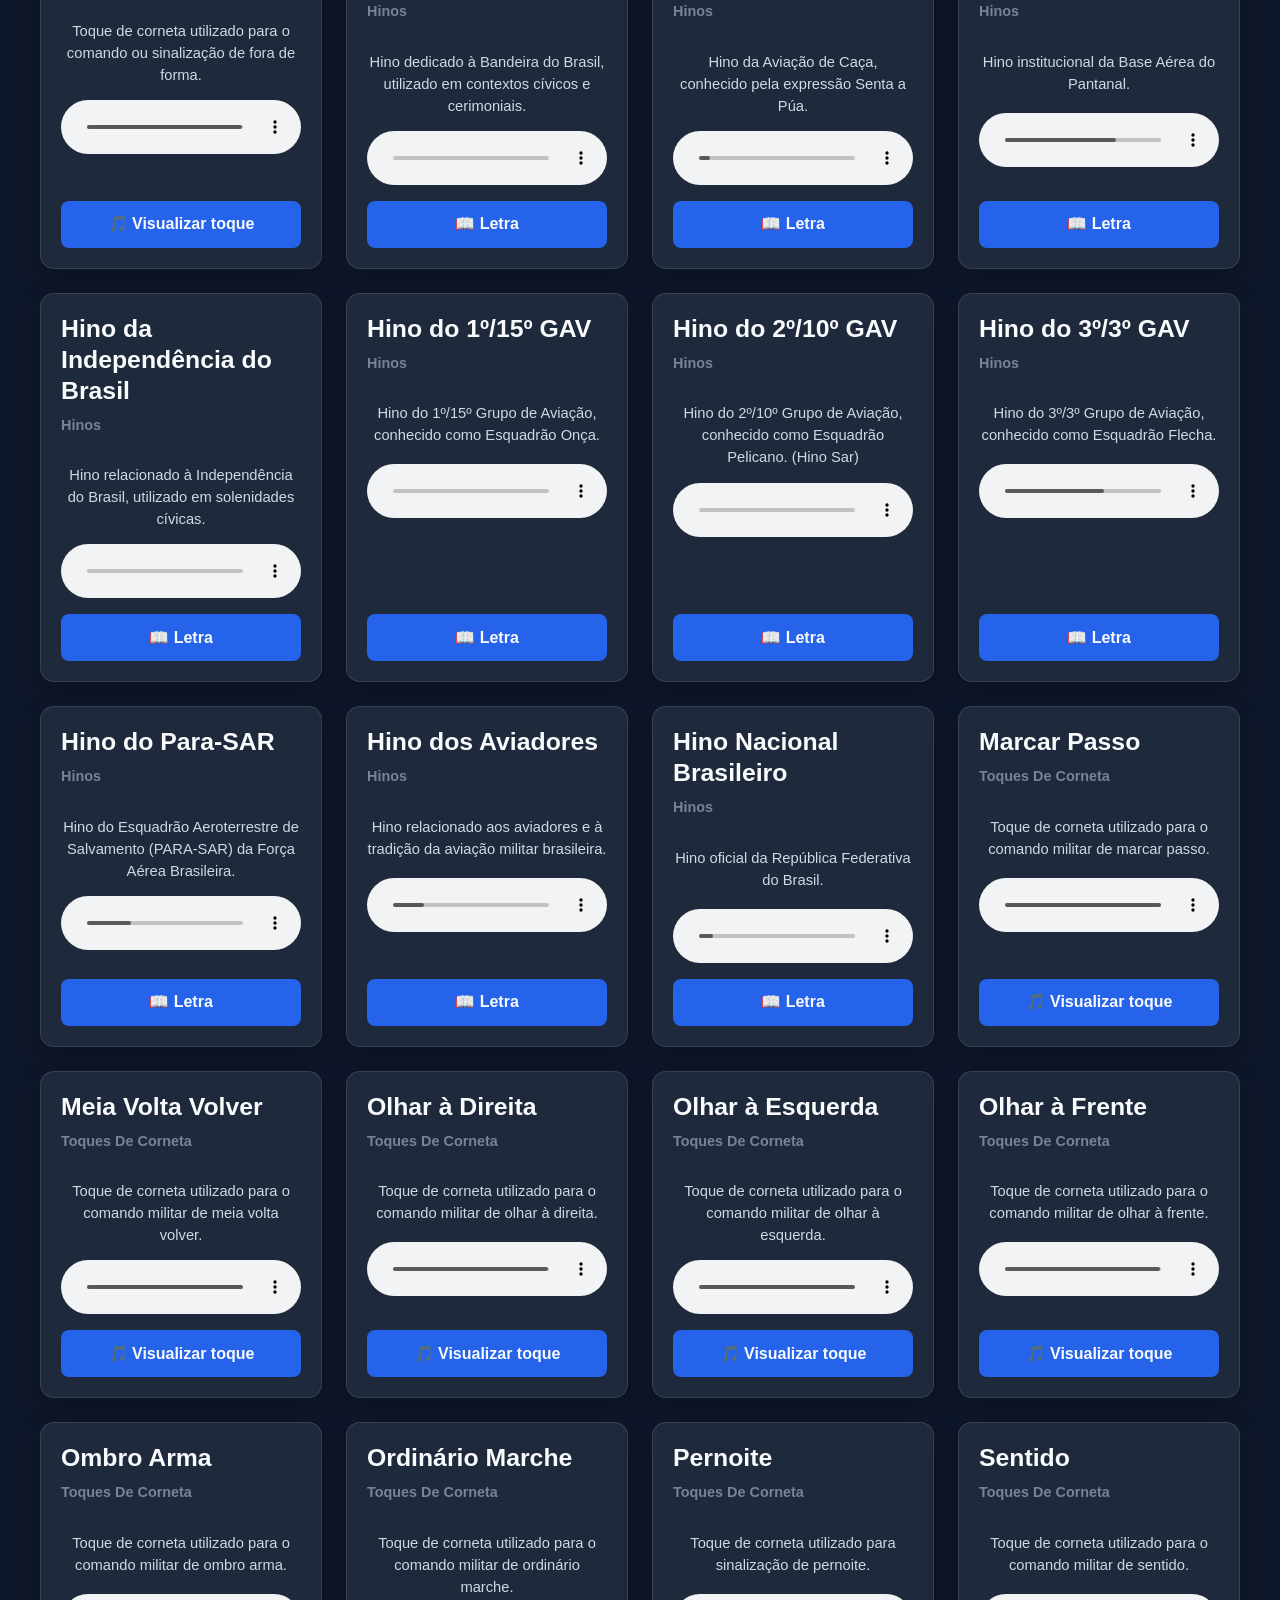
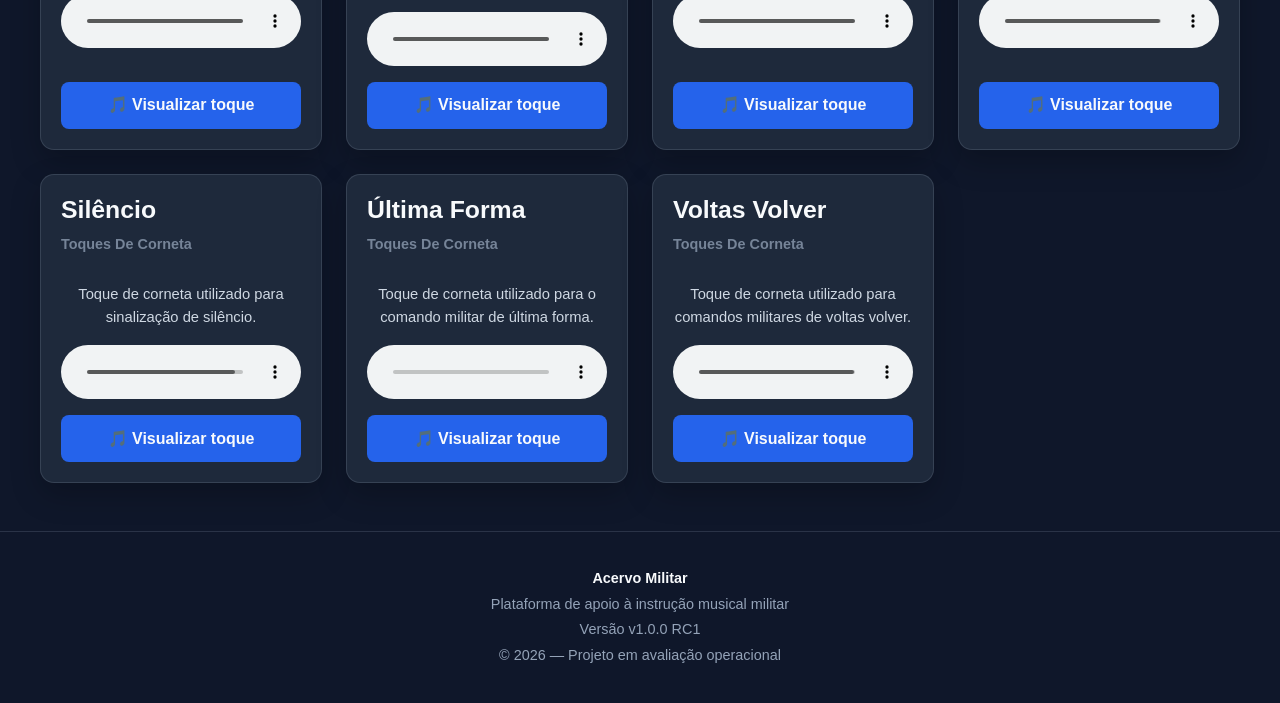
==== commit cfcd21df: "feat: adiciona documentação institucional e páginas informativas" ====
--- a/index.html
+++ b/index.html
@@ -33,15 +33,13 @@
     </form>
   </header>
 
-    <nav class="main-navigation" aria-label="Navegação principal">
-      <a href="index.html" class="main-navigation-link active">
-        Acervo
-      </a>
-
-      <a href="sobre.html" class="main-navigation-link">
-        Sobre o projeto
-      </a>
-    </nav>
+  <nav class="main-navigation" aria-label="Navegação principal">
+    <a href="index.html" class="main-navigation-link active">Acervo</a>
+    <a href="sobre.html" class="main-navigation-link">Sobre o projeto</a>
+    <a href="avaliacao.html" class="main-navigation-link">Avaliação</a>
+    <a href="privacidade.html" class="main-navigation-link">Privacidade</a>
+    <a href="termos.html" class="main-navigation-link">Termos de Uso</a>
+  </nav>
 
   <main>
 
--- a/css/style.css
+++ b/css/style.css
@@ -688,4 +688,19 @@
   .about-section {
     padding: 1.15rem;
   }
+}
+
+/* ===========================
+   BOTÃO TEMPORARIAMENTE INATIVO
+=========================== */
+
+.btn-disabled {
+  cursor: not-allowed;
+  opacity: 0.6;
+  filter: grayscale(0.25);
+}
+
+.btn-disabled:hover {
+  transform: none;
+  filter: grayscale(0.25);
 }
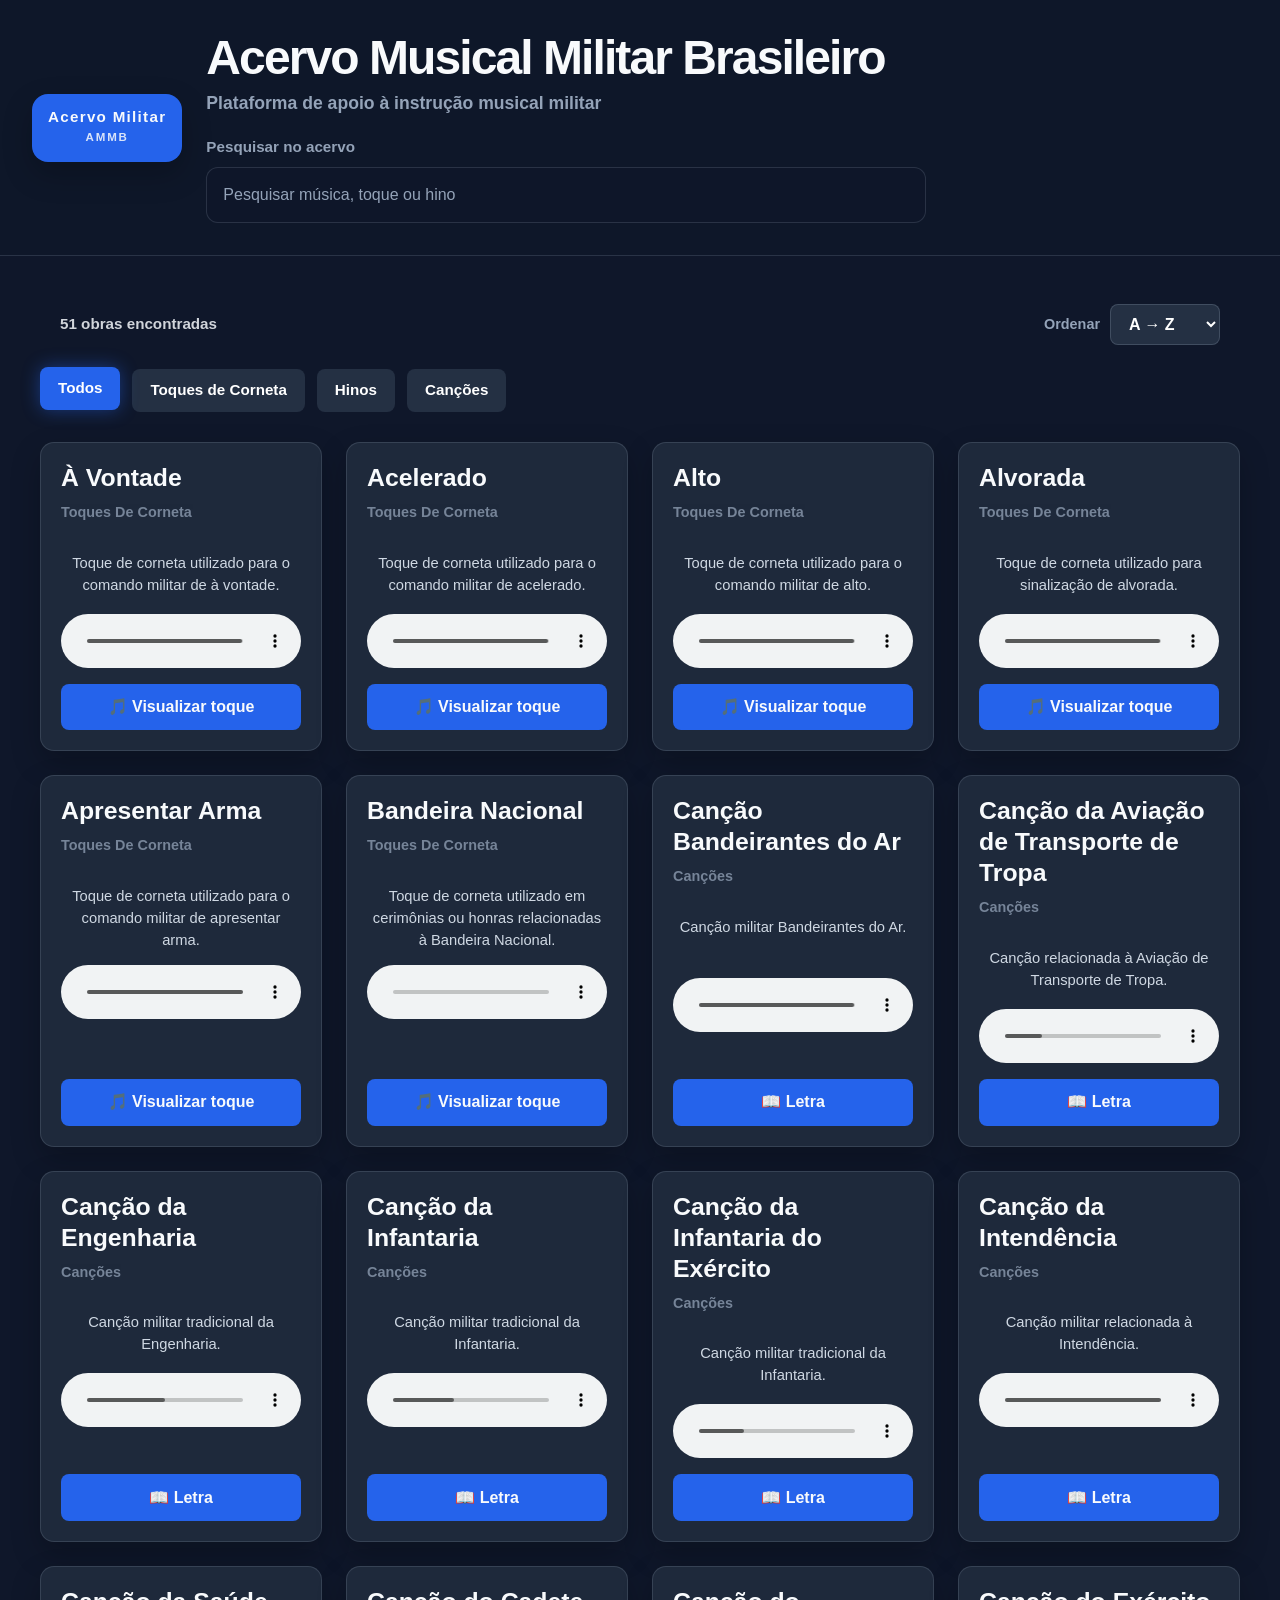
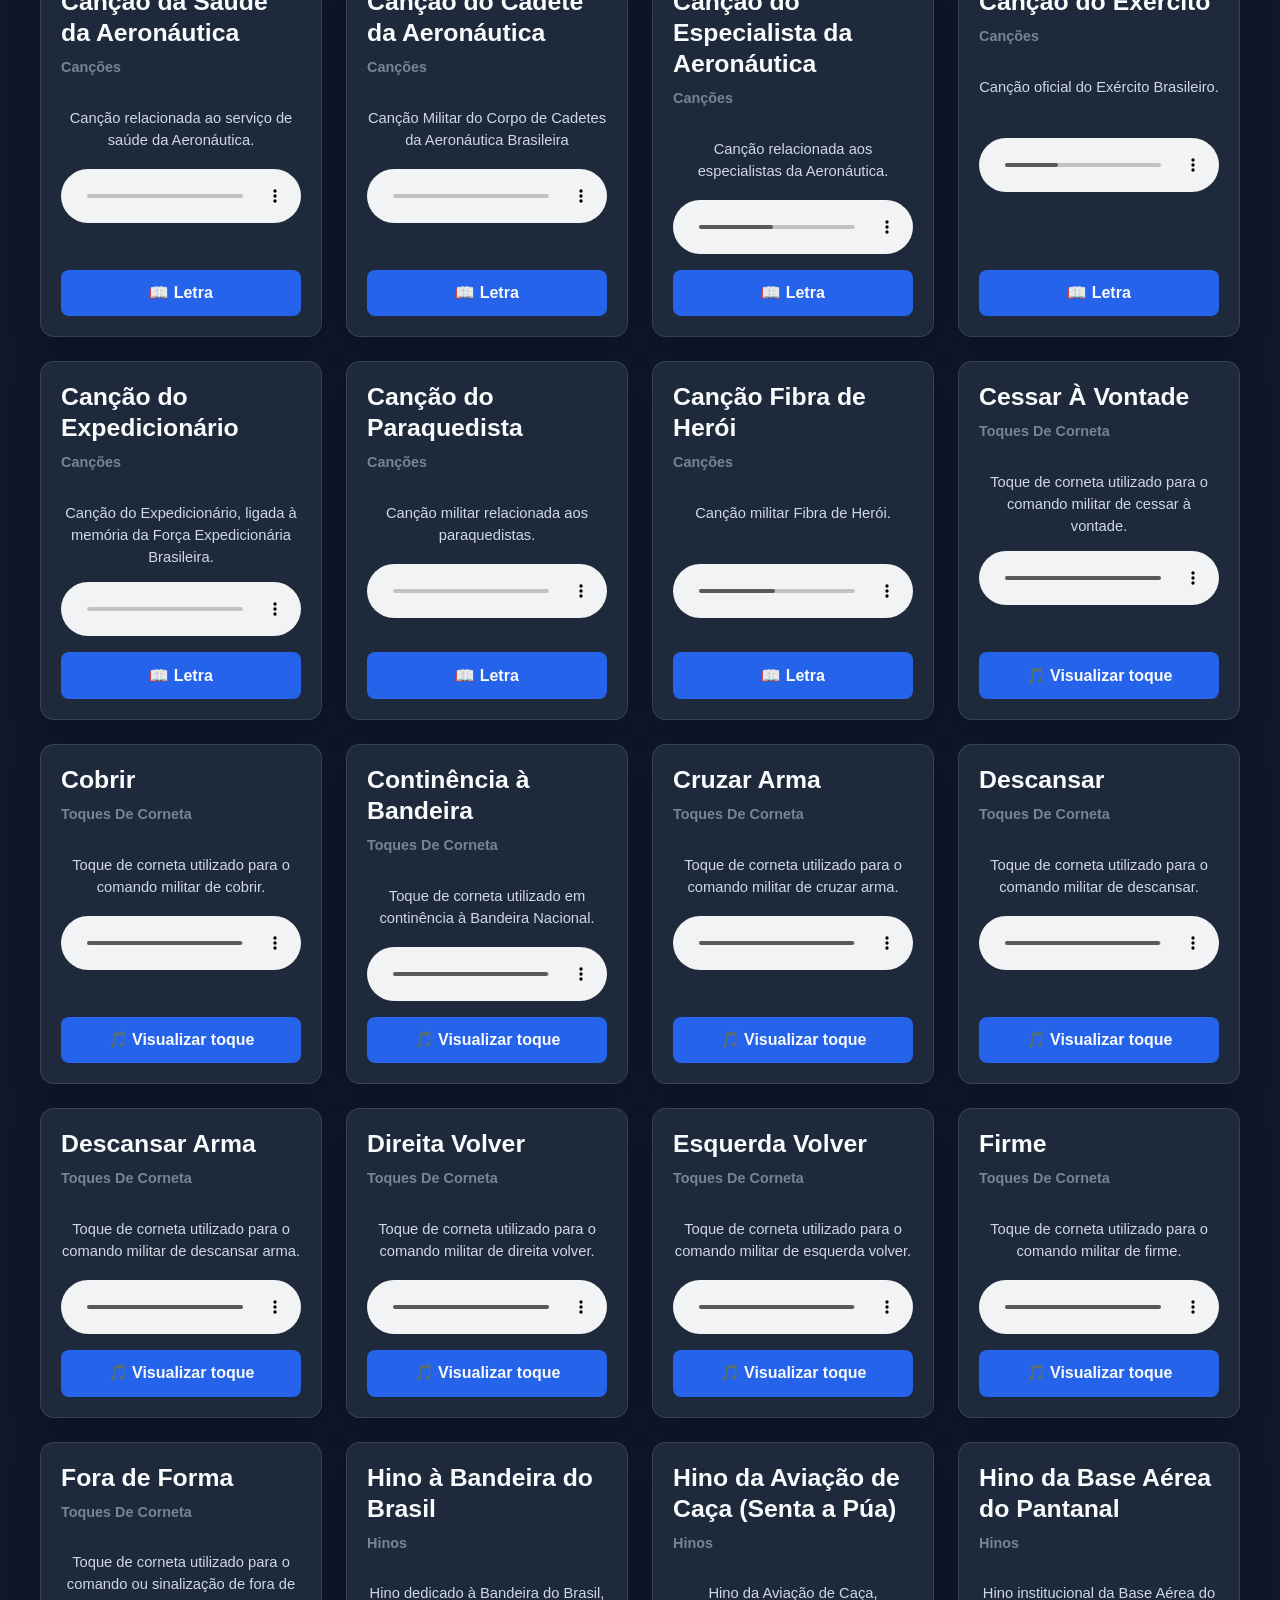
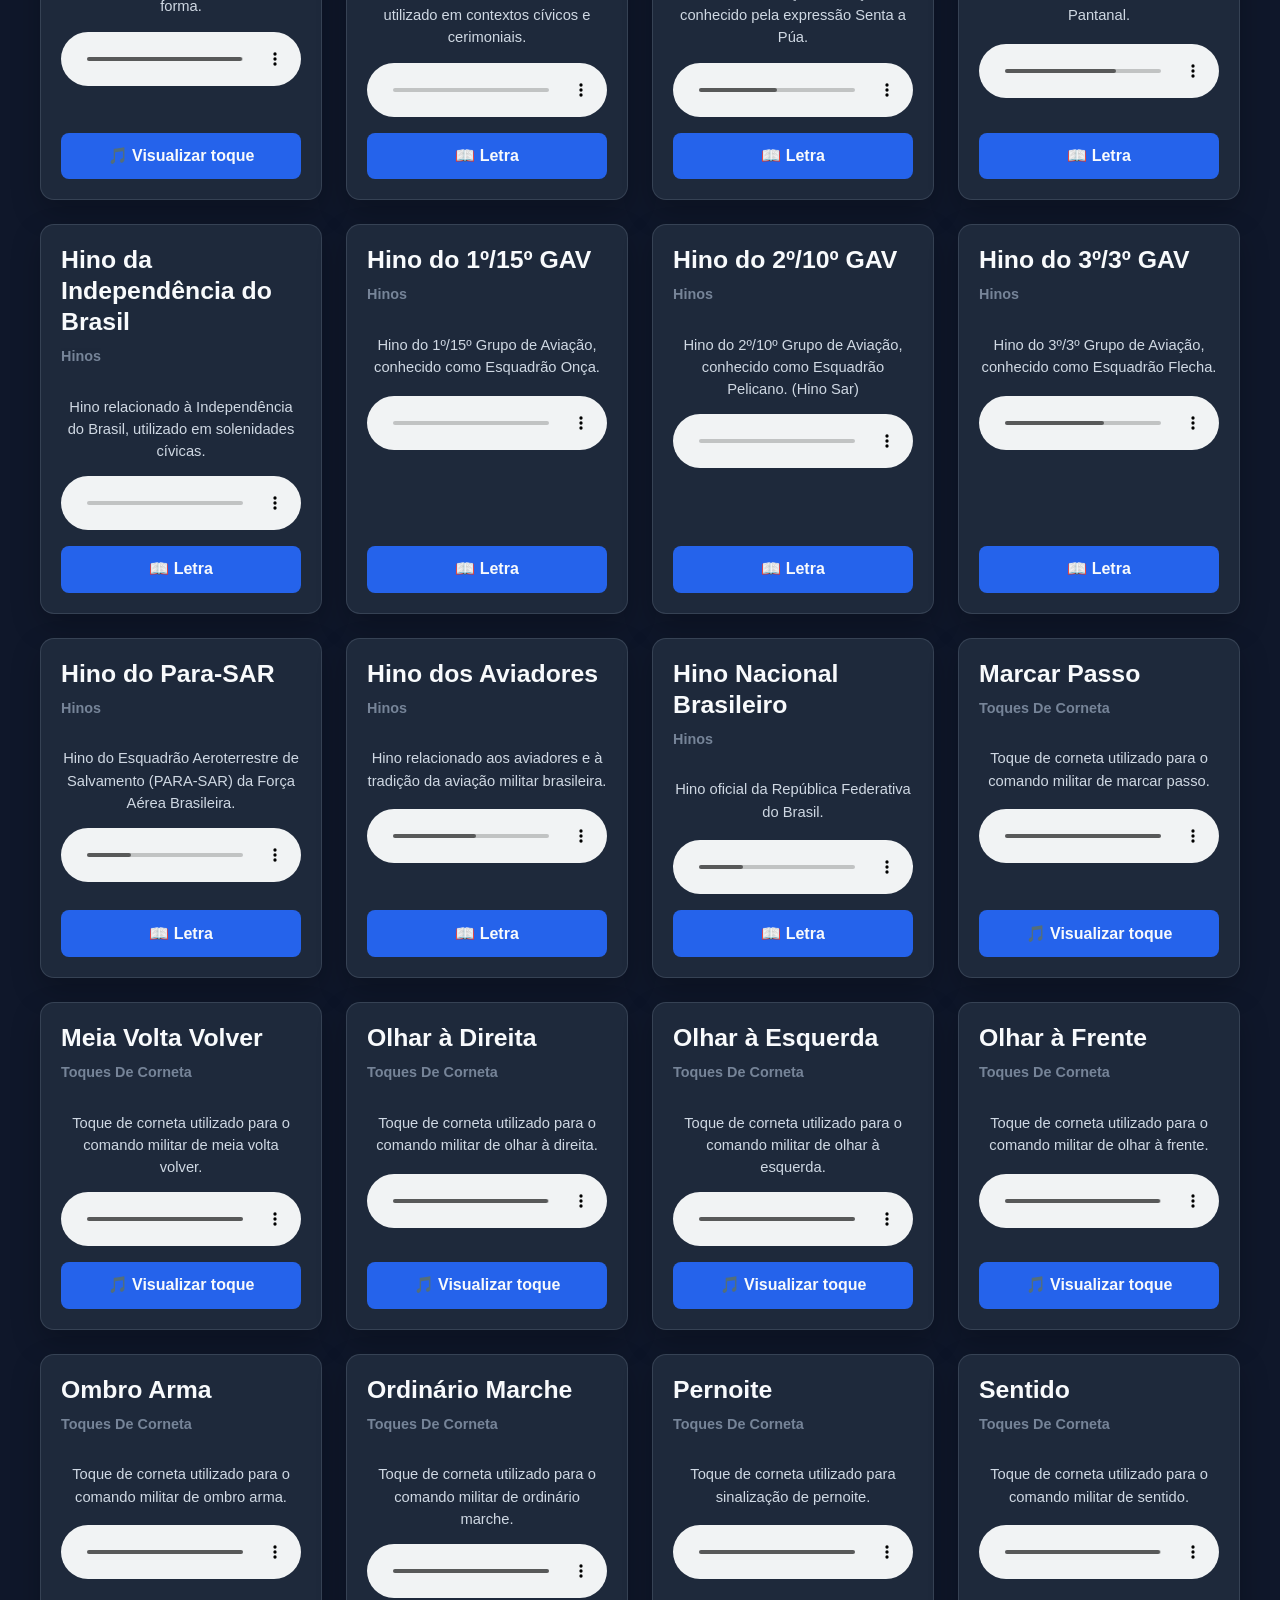
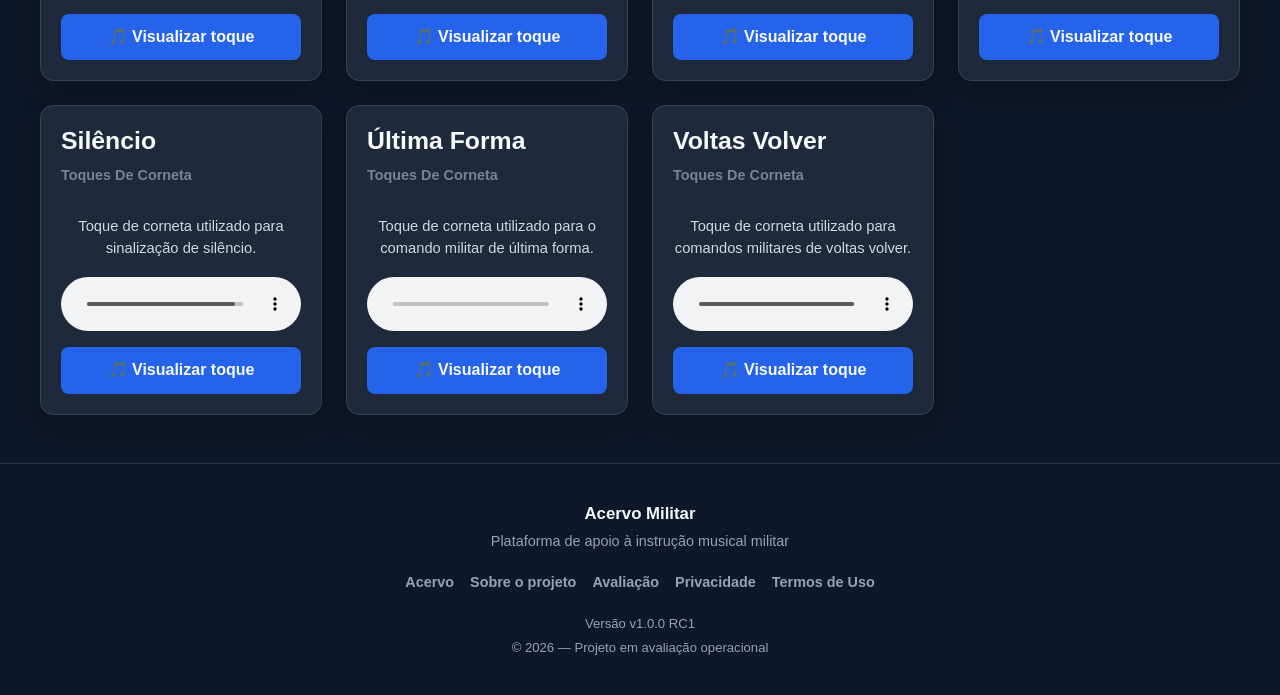
==== commit 83b103b8: "refactor: move navegação institucional para o rodapé" ====
--- a/index.html
+++ b/index.html
@@ -1,12 +1,25 @@
 <!DOCTYPE html>
 <html lang="pt-BR">
+<head>
+    <meta charset="UTF-8">
+    <meta name="viewport" content="width=device-width, initial-scale=1.0">
+    <title>AMMB | Acervo Musical Militar Brasileiro</title>
+    
+    <link rel="stylesheet" href="css/style.css">
+    <script src="js/app.js" defer></script>
 
-<head>
-  <meta charset="UTF-8">
-  <meta name="viewport" content="width=device-width, initial-scale=1.0">
-  <title>AMMB | Acervo Musical Militar Brasileiro</title>
-  <link rel="stylesheet" href="css/style.css">
-  <script src="js/app.js" defer></script>
+    <!-- Google tag (gtag.js) -->
+    <script async src="https://www.googletagmanager.com/gtag/js?id=G-GBWR8G780Y"></script>
+    <script>
+        window.dataLayer = window.dataLayer || [];
+        
+        function gtag() {
+            dataLayer.push(arguments);
+        }
+        
+        gtag('js', new Date());
+        gtag('config', 'G-GBWR8G780Y');
+    </script>
 </head>
 
 <body>
@@ -33,13 +46,6 @@
     </form>
   </header>
 
-  <nav class="main-navigation" aria-label="Navegação principal">
-    <a href="index.html" class="main-navigation-link active">Acervo</a>
-    <a href="sobre.html" class="main-navigation-link">Sobre o projeto</a>
-    <a href="avaliacao.html" class="main-navigation-link">Avaliação</a>
-    <a href="privacidade.html" class="main-navigation-link">Privacidade</a>
-    <a href="termos.html" class="main-navigation-link">Termos de Uso</a>
-  </nav>
 
   <main>
 
@@ -60,12 +66,23 @@
 
   </main>
 
-  <footer>
+<footer class="site-footer">
+  <div class="footer-brand">
     <p><strong>Acervo Militar</strong></p>
     <p>Plataforma de apoio à instrução musical militar</p>
+  </div>
+  <nav class="footer-navigation" aria-label="Navegação institucional">
+    <a href="index.html">Acervo</a>
+    <a href="sobre.html">Sobre o projeto</a>
+    <a href="avaliacao.html">Avaliação</a>
+    <a href="privacidade.html">Privacidade</a>
+    <a href="termos.html">Termos de Uso</a>
+  </nav>
+  <div class="footer-meta">
     <p>Versão v1.0.0 RC1</p>
     <p>© 2026 — Projeto em avaliação operacional</p>
-  </footer>
+  </div>
+</footer>
 
 </body>
 </html>
--- a/css/style.css
+++ b/css/style.css
@@ -703,4 +703,61 @@
 .btn-disabled:hover {
   transform: none;
   filter: grayscale(0.25);
+}
+
+/* ===========================
+   RODAPÉ INSTITUCIONAL
+=========================== */
+
+.site-footer {
+  padding: 2rem 1rem;
+  border-top: 1px solid var(--color-border);
+  color: var(--color-muted);
+  text-align: center;
+}
+
+.footer-brand p,
+.footer-meta p {
+  margin: 0.3rem 0;
+}
+
+.footer-brand strong {
+  color: var(--color-text);
+  font-size: 1.05rem;
+}
+
+.footer-navigation {
+  display: flex;
+  flex-wrap: wrap;
+  justify-content: center;
+  gap: 0.45rem 1rem;
+  margin: 1.25rem 0;
+}
+
+.footer-navigation a {
+  color: var(--color-muted);
+  font-size: 0.9rem;
+  font-weight: 600;
+  transition: color var(--transition-base);
+}
+
+.footer-navigation a:hover,
+.footer-navigation a:focus-visible {
+  color: var(--color-text);
+  text-decoration: underline;
+}
+
+.footer-meta {
+  font-size: 0.82rem;
+}
+
+/* A classe antiga pode continuar no CSS,
+   mas não será mais utilizada no HTML. */
+
+@media (max-width: 600px) {
+  .footer-navigation {
+    flex-direction: column;
+    align-items: center;
+    gap: 0.65rem;
+  }
 }
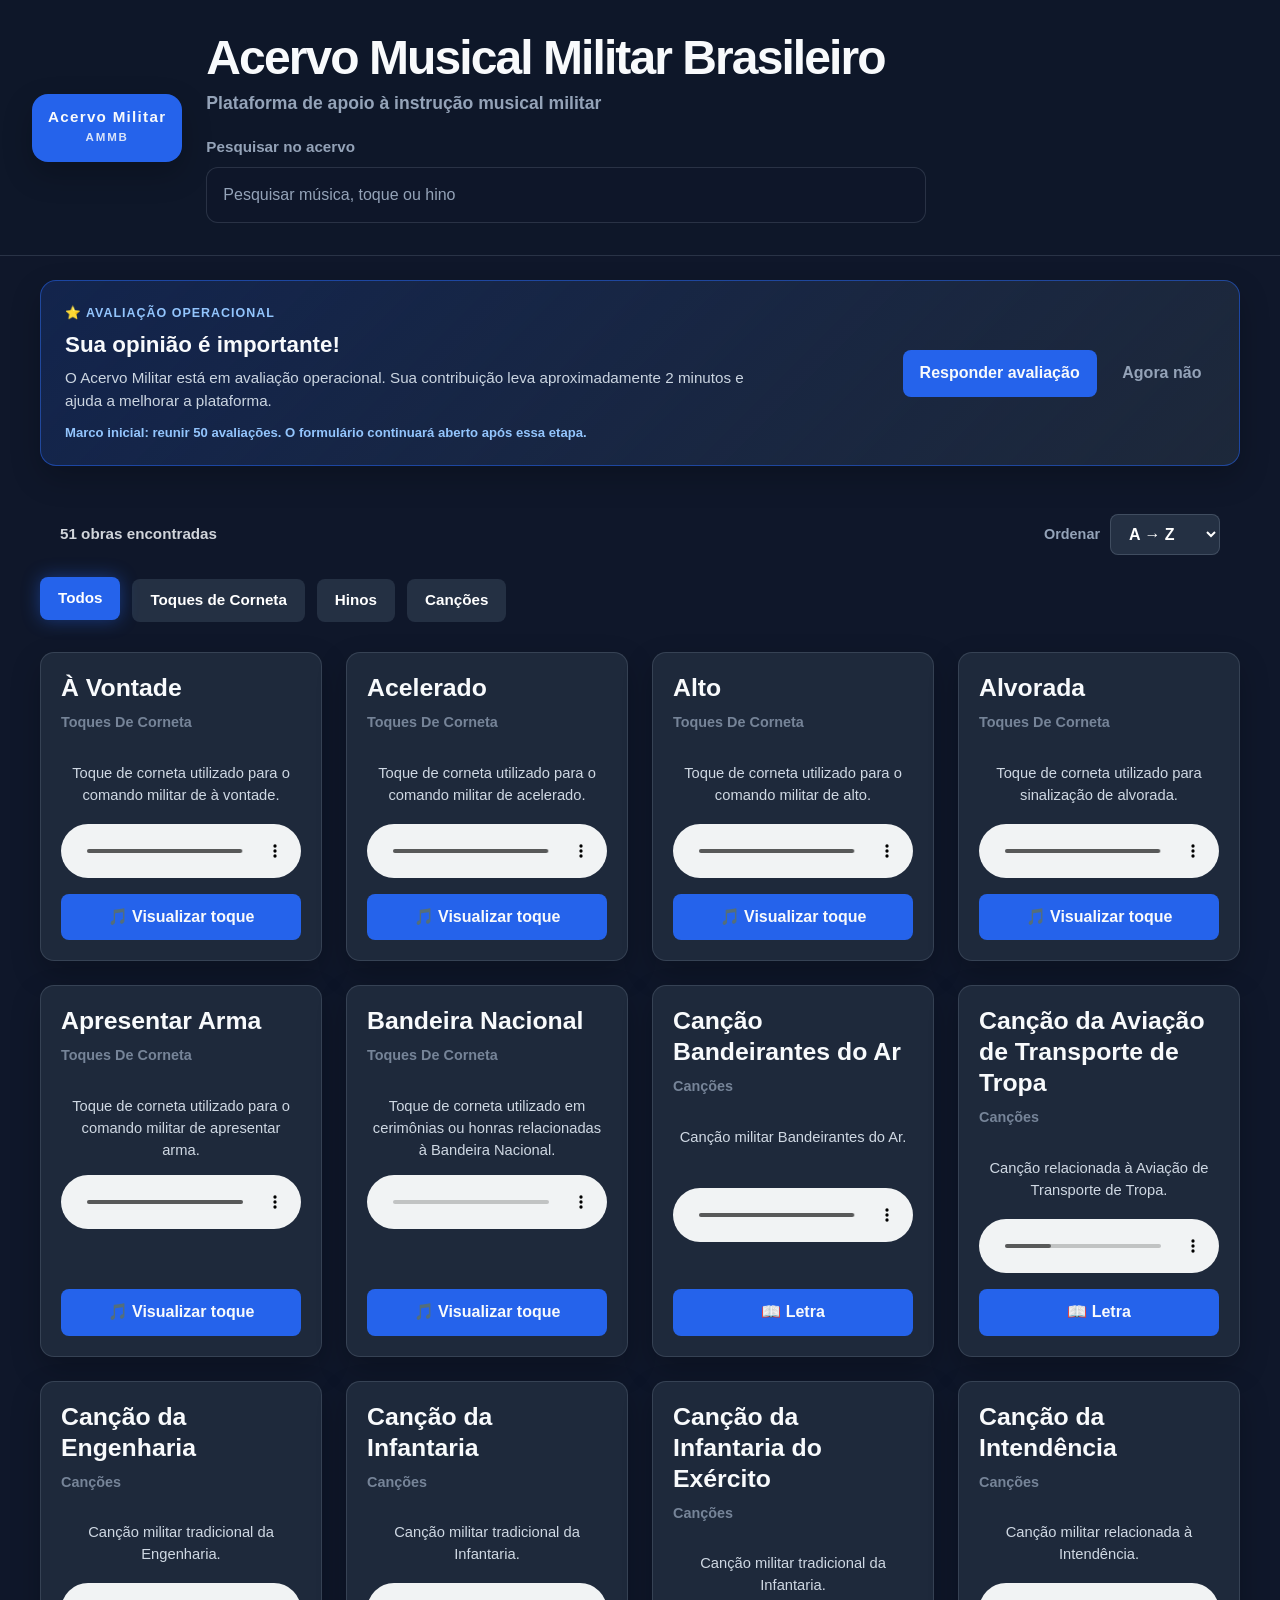
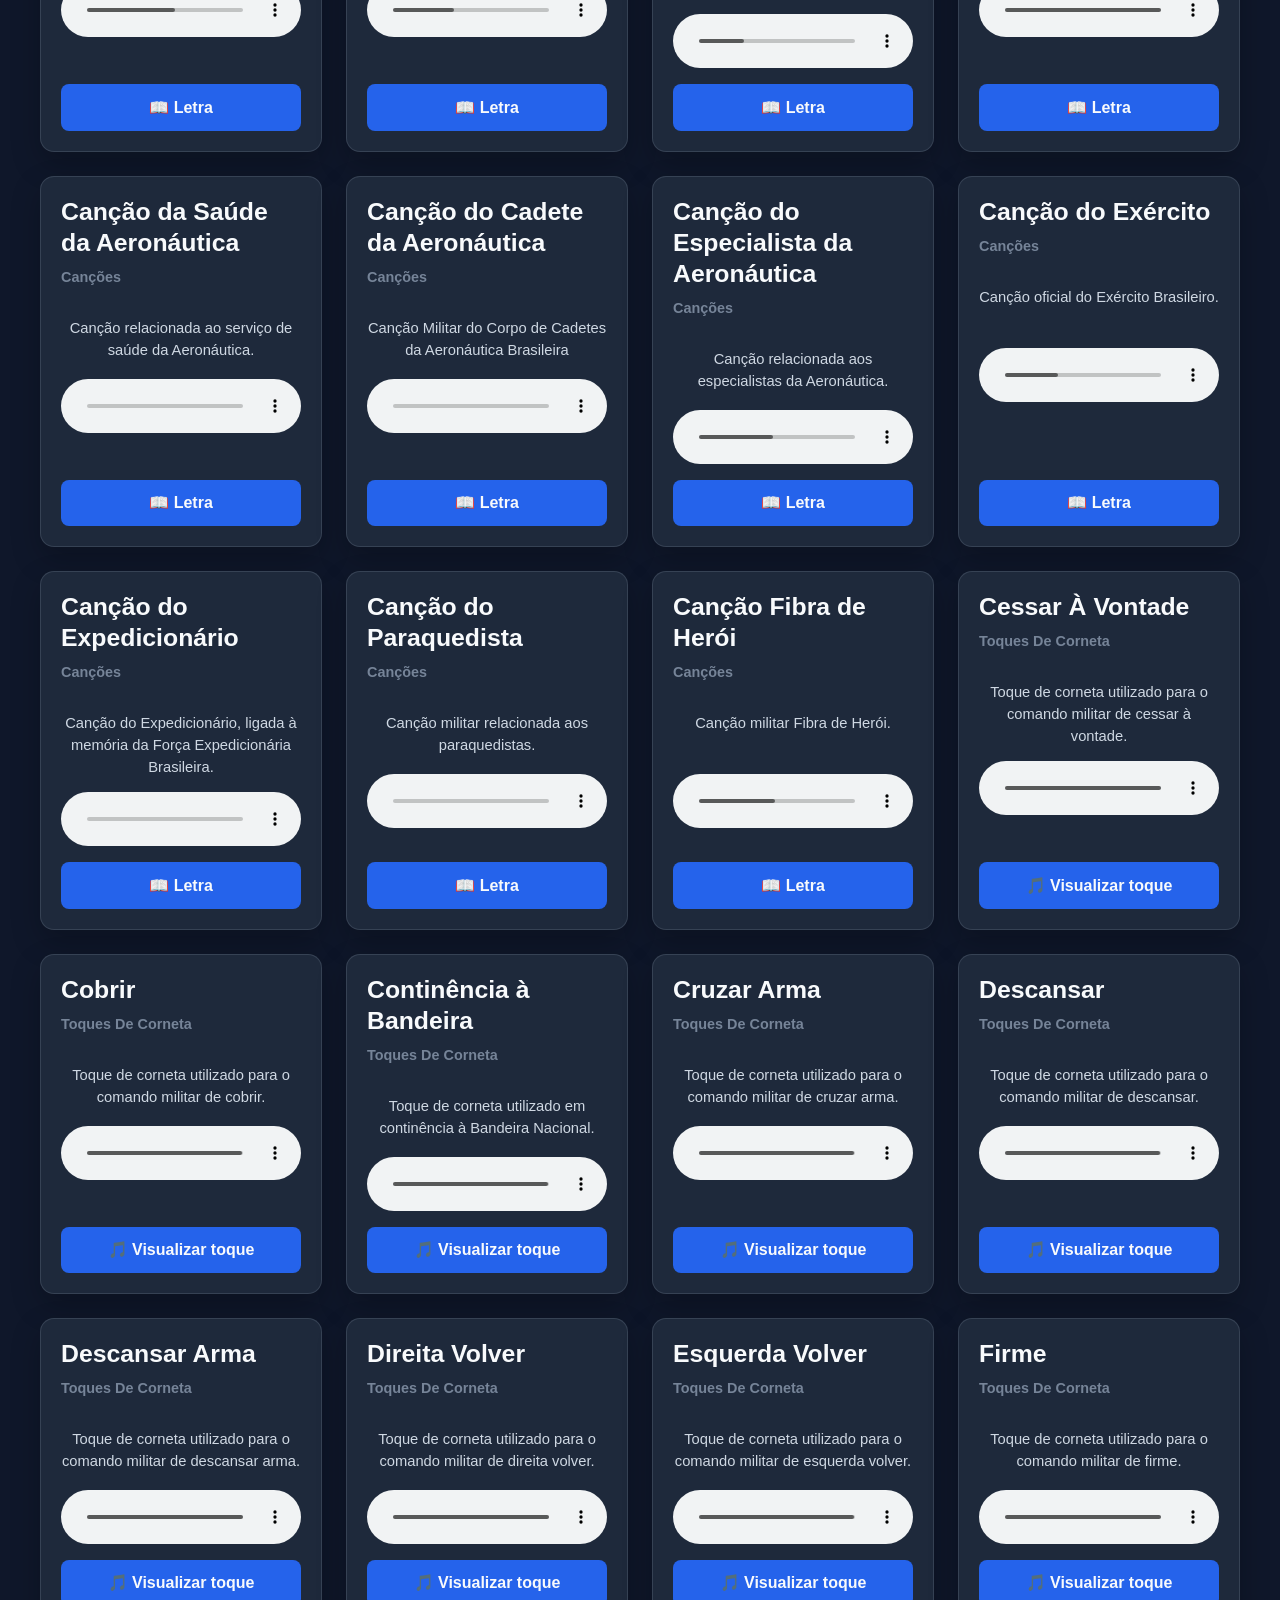
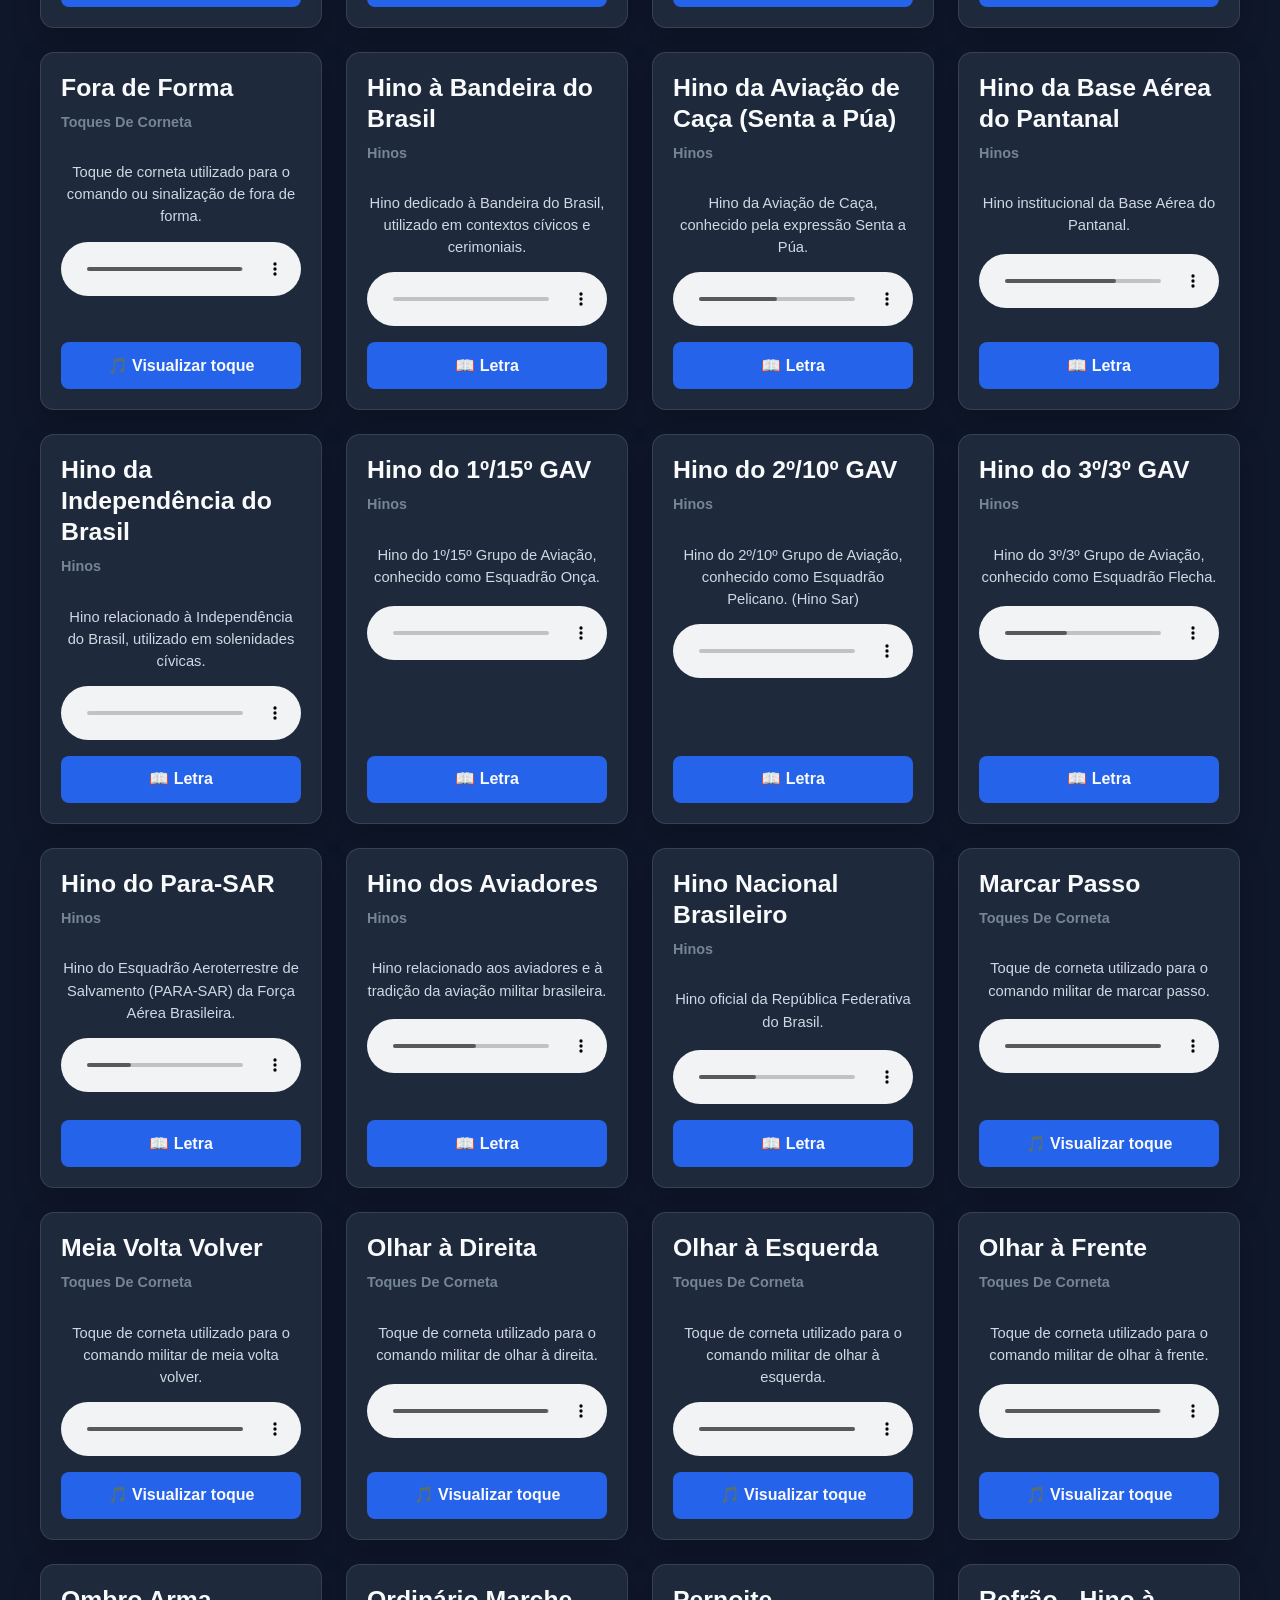
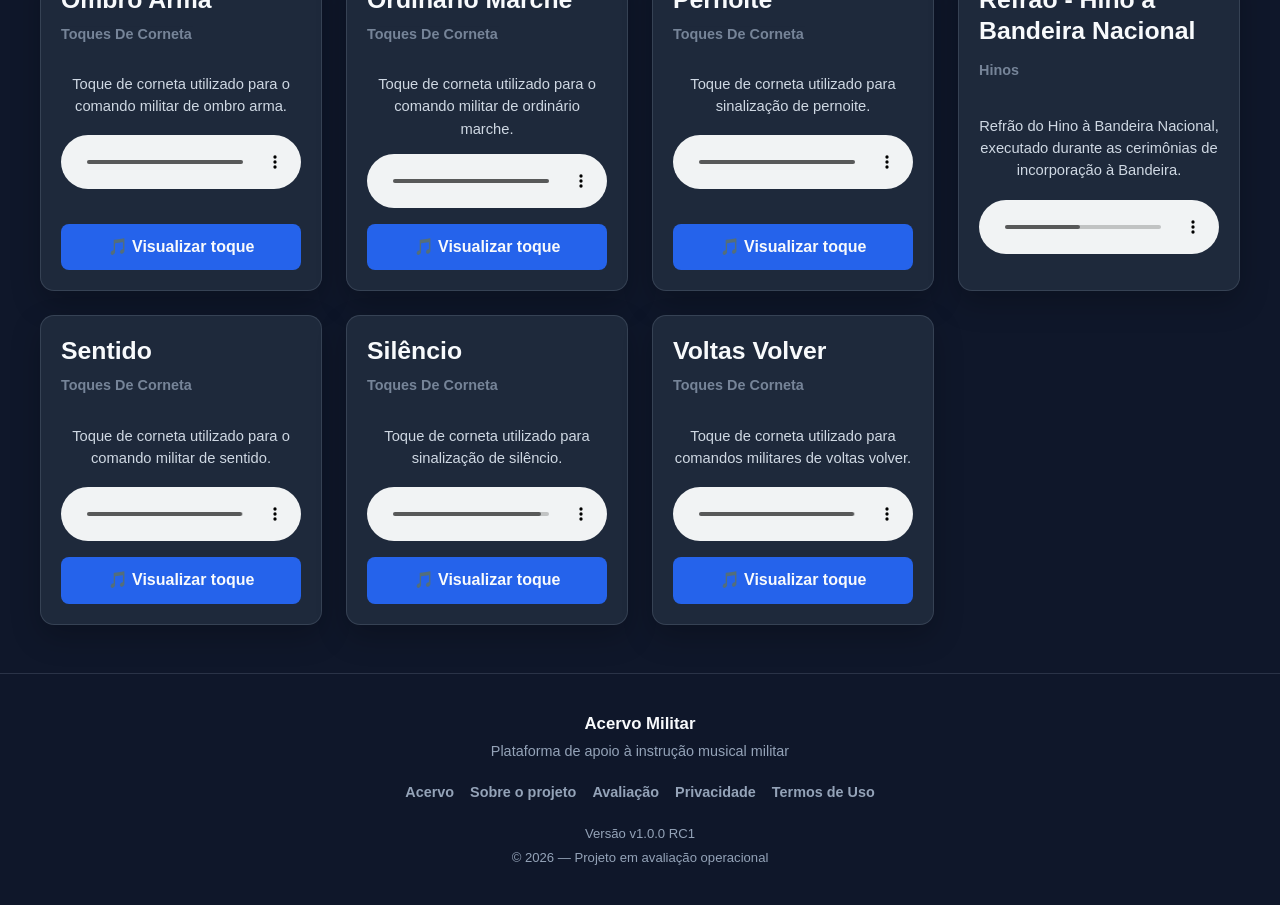
==== commit 7481e772: "refactor: aprimora convite para avaliação operacional" ====
--- a/index.html
+++ b/index.html
@@ -36,19 +36,61 @@
         Plataforma de apoio à instrução musical militar
       </p>
 
-    <form class="search-form">
-      <label for="search-input">Pesquisar no acervo</label>
+      <form class="search-form">
+        <label for="search-input">Pesquisar no acervo</label>
 
-      <input
-        type="search"
-        id="search-input"
-        placeholder="Pesquisar música, toque ou hino">
-    </form>
+        <input
+          type="search"
+          id="search-input"
+          placeholder="Pesquisar música, toque ou hino">
+      </form>
+    </div>
   </header>
 
+  <!-- Banner de Avaliação Operacional -->
+  <section id="evaluation-banner" class="evaluation-banner" aria-labelledby="evaluation-banner-title">
+    <div class="evaluation-banner-content">
+      <div class="evaluation-banner-text">
+        <span class="evaluation-banner-label">
+          ⭐ Avaliação operacional
+        </span>
+
+        <h2 id="evaluation-banner-title">Sua opinião é importante!</h2>
+
+        <p>
+          O Acervo Militar está em avaliação operacional. Sua contribuição
+          leva aproximadamente 2 minutos e ajuda a melhorar a plataforma.
+        </p>
+
+        <p class="evaluation-banner-goal">
+          Marco inicial: reunir 50 avaliações. O formulário continuará aberto
+          após essa etapa.
+        </p>
+      </div>
+
+      <div class="evaluation-banner-actions">
+        <a
+          id="evaluation-link"
+          class="btn evaluation-primary-button"
+          href="https://docs.google.com/forms/d/e/1FAIpQLSfBsIGys8UXDBTNcy9EU2-2d-qC1zbz0xtrdGwJAGhSeNzu7A/viewform"
+          target="_blank"
+          rel="noopener noreferrer"
+        >
+          Responder avaliação
+        </a>
+
+        <button
+          id="evaluation-dismiss"
+          class="evaluation-secondary-button"
+          type="button"
+        >
+          Agora não
+        </button>
+      </div>
+    </div>
+  </section>
 
   <main>
-
     <div class="archive-toolbar">
       <div id="results-counter" class="results-counter"></div>
 
@@ -63,26 +105,25 @@
     </div>
 
     <section id="music-container"></section>
-
   </main>
 
-<footer class="site-footer">
-  <div class="footer-brand">
-    <p><strong>Acervo Militar</strong></p>
-    <p>Plataforma de apoio à instrução musical militar</p>
-  </div>
-  <nav class="footer-navigation" aria-label="Navegação institucional">
-    <a href="index.html">Acervo</a>
-    <a href="sobre.html">Sobre o projeto</a>
-    <a href="avaliacao.html">Avaliação</a>
-    <a href="privacidade.html">Privacidade</a>
-    <a href="termos.html">Termos de Uso</a>
-  </nav>
-  <div class="footer-meta">
-    <p>Versão v1.0.0 RC1</p>
-    <p>© 2026 — Projeto em avaliação operacional</p>
-  </div>
-</footer>
+  <footer class="site-footer">
+    <div class="footer-brand">
+      <p><strong>Acervo Militar</strong></p>
+      <p>Plataforma de apoio à instrução musical militar</p>
+    </div>
+    <nav class="footer-navigation" aria-label="Navegação institucional">
+      <a href="index.html">Acervo</a>
+      <a href="sobre.html">Sobre o projeto</a>
+      <a href="avaliacao.html">Avaliação</a>
+      <a href="privacidade.html">Privacidade</a>
+      <a href="termos.html">Termos de Uso</a>
+    </nav>
+    <div class="footer-meta">
+      <p>Versão v1.0.0 RC1</p>
+      <p>© 2026 — Projeto em avaliação operacional</p>
+    </div>
+  </footer>
 
 </body>
 </html>
--- a/css/style.css
+++ b/css/style.css
@@ -691,21 +691,6 @@
 }
 
 /* ===========================
-   BOTÃO TEMPORARIAMENTE INATIVO
-=========================== */
-
-.btn-disabled {
-  cursor: not-allowed;
-  opacity: 0.6;
-  filter: grayscale(0.25);
-}
-
-.btn-disabled:hover {
-  transform: none;
-  filter: grayscale(0.25);
-}
-
-/* ===========================
    RODAPÉ INSTITUCIONAL
 =========================== */
 
@@ -760,4 +745,120 @@
     align-items: center;
     gap: 0.65rem;
   }
+}
+
+/* ===========================
+   CONVITE PARA AVALIAÇÃO
+=========================== */
+
+.evaluation-banner {
+  width: min(100% - 2rem, var(--max-width));
+  margin: 1.5rem auto 0;
+  border: 1px solid rgba(37, 99, 235, 0.55);
+  border-radius: var(--radius-lg);
+  background:
+    linear-gradient(
+      135deg,
+      rgba(37, 99, 235, 0.18),
+      rgba(30, 41, 59, 0.96)
+    );
+  box-shadow: var(--shadow-card);
+}
+
+.evaluation-banner-content {
+  display: flex;
+  align-items: center;
+  justify-content: space-between;
+  gap: 1.5rem;
+  padding: 1.4rem 1.5rem;
+}
+
+.evaluation-banner-text {
+  max-width: 720px;
+}
+
+.evaluation-banner-label {
+  display: block;
+  margin-bottom: 0.35rem;
+  color: #93c5fd;
+  font-size: 0.78rem;
+  font-weight: 800;
+  letter-spacing: 0.08em;
+  text-transform: uppercase;
+}
+
+.evaluation-banner h2 {
+  margin: 0 0 0.35rem;
+  color: var(--color-text);
+  font-size: clamp(1.15rem, 2vw, 1.4rem);
+}
+
+.evaluation-banner p {
+  margin: 0;
+  color: #cbd5e1;
+  font-size: 0.95rem;
+}
+
+.evaluation-banner-actions {
+  display: flex;
+  flex-shrink: 0;
+  align-items: center;
+  gap: 0.75rem;
+}
+
+.evaluation-primary-button {
+  white-space: nowrap;
+}
+
+.evaluation-secondary-button {
+  min-height: 2.5rem;
+  padding: 0.65rem 0.85rem;
+  border: none;
+  background: transparent;
+  color: var(--color-muted);
+  font-weight: 700;
+  cursor: pointer;
+  transition:
+    color var(--transition-base),
+    background var(--transition-base);
+}
+
+.evaluation-secondary-button:hover,
+.evaluation-secondary-button:focus-visible {
+  color: var(--color-text);
+  text-decoration: underline;
+}
+
+.evaluation-banner.is-hidden {
+  display: none;
+}
+
+@media (max-width: 760px) {
+  .evaluation-banner {
+    width: min(100% - 1rem, var(--max-width));
+  }
+
+  .evaluation-banner-content {
+    flex-direction: column;
+    align-items: stretch;
+    padding: 1.2rem;
+  }
+
+  .evaluation-banner-actions {
+    flex-direction: column;
+    align-items: stretch;
+  }
+
+  .evaluation-primary-button,
+  .evaluation-secondary-button {
+    width: 100%;
+    text-align: center;
+  }
+}
+
+.evaluation-banner-goal {
+  margin-top: 0.65rem !important;
+  color: #93c5fd !important;
+  font-size: 0.82rem !important;
+  font-weight: 700;
 }
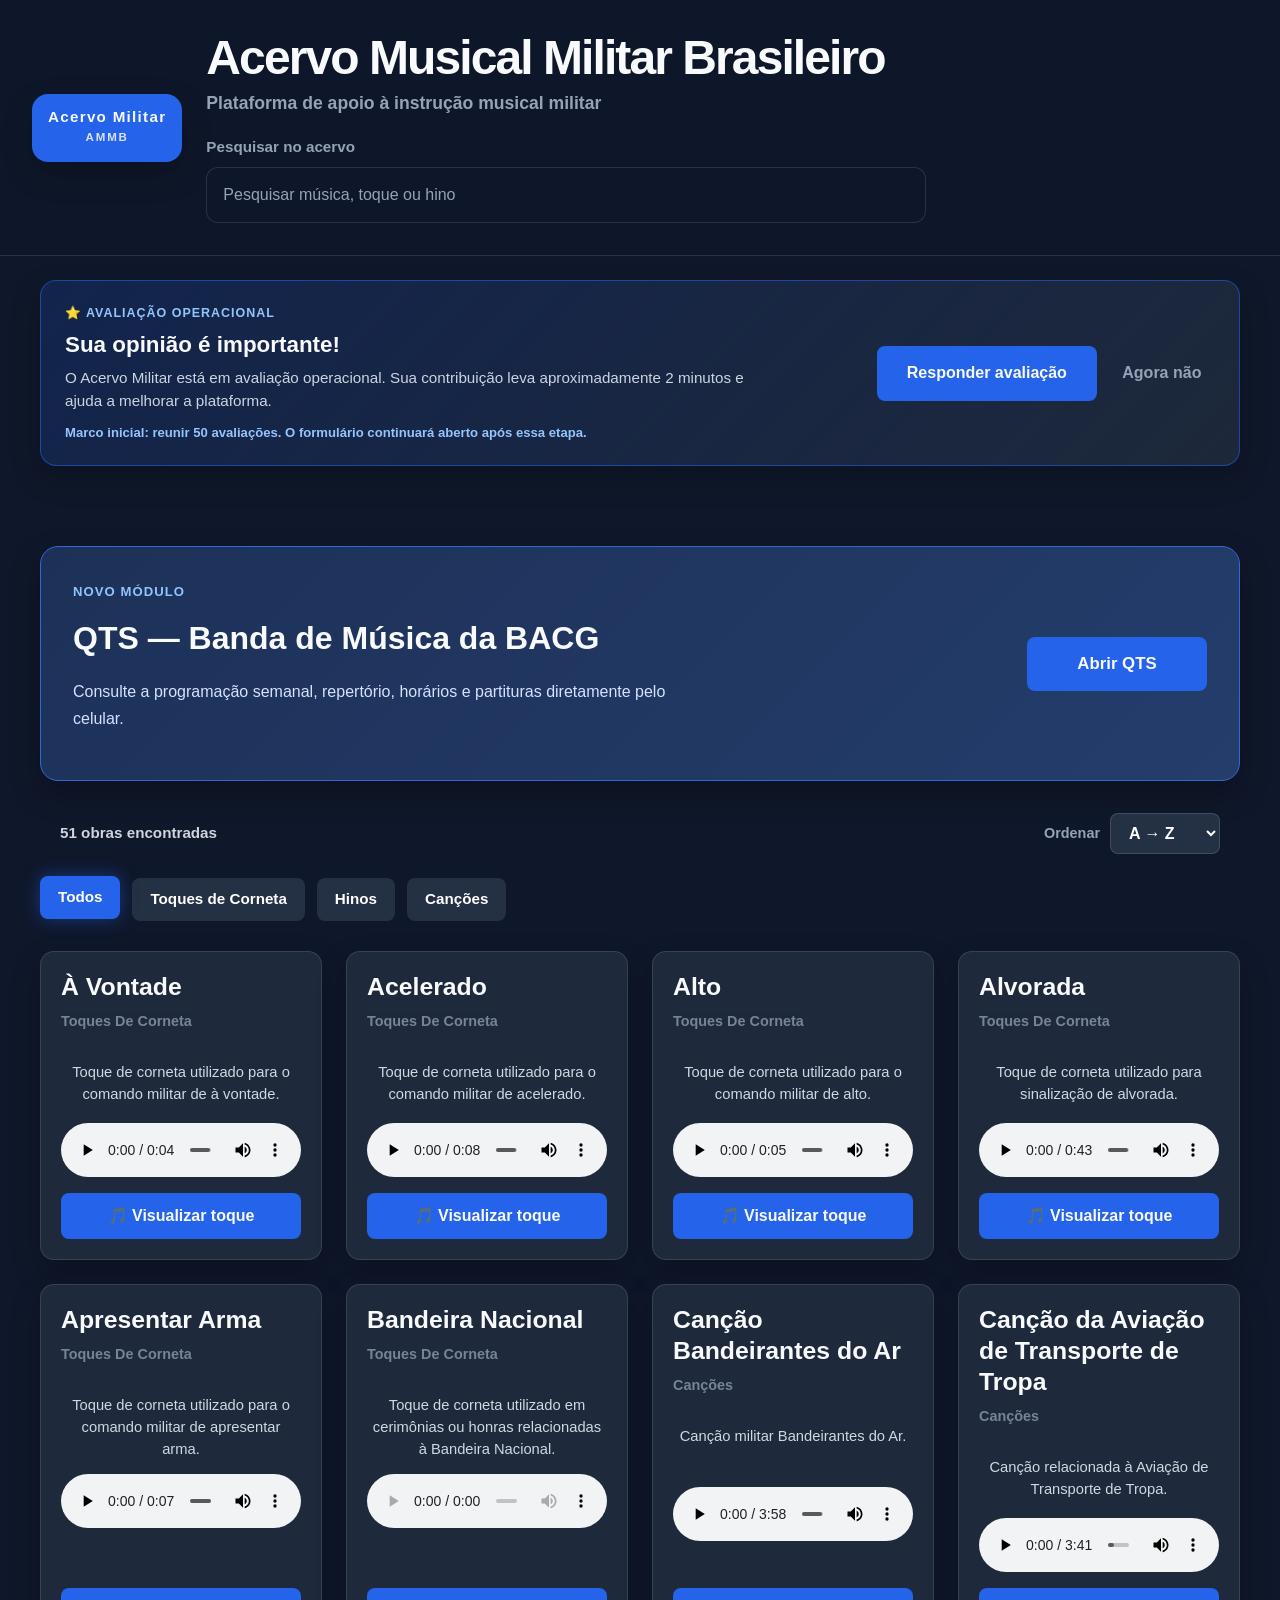
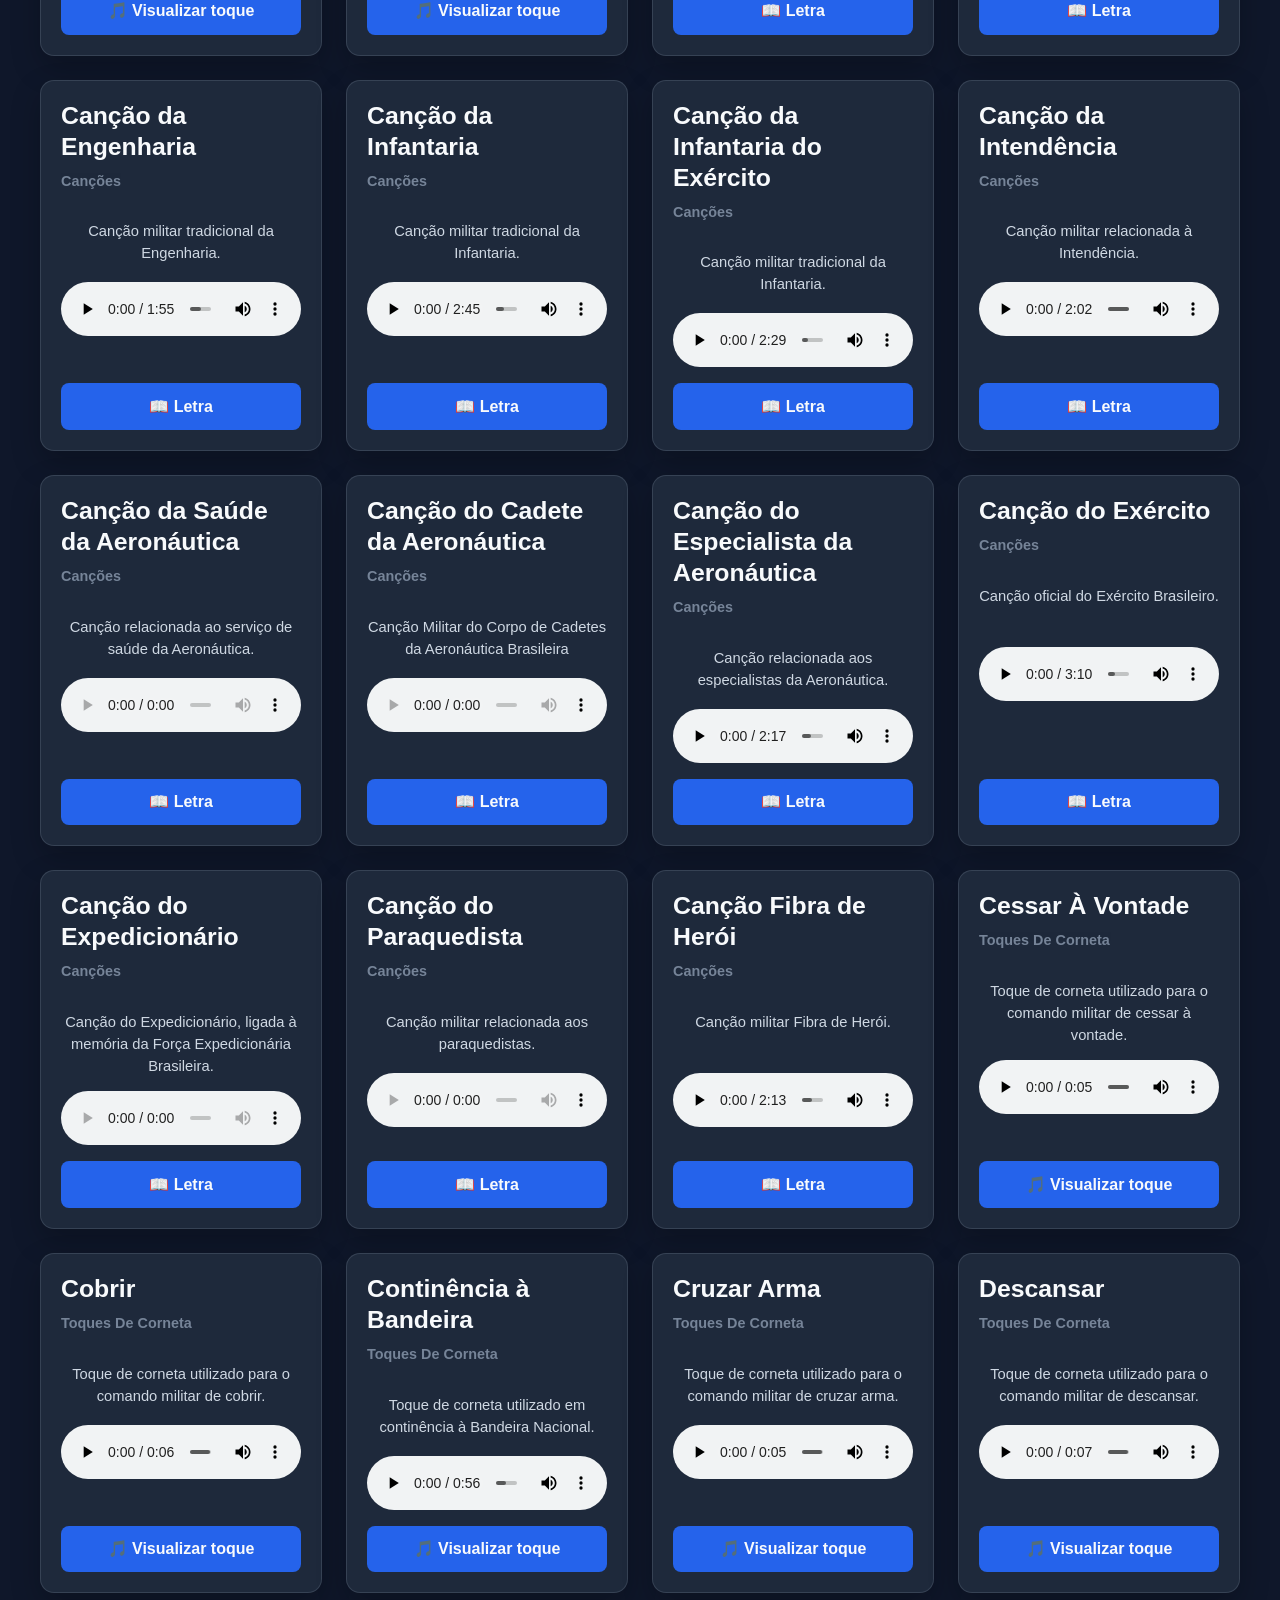
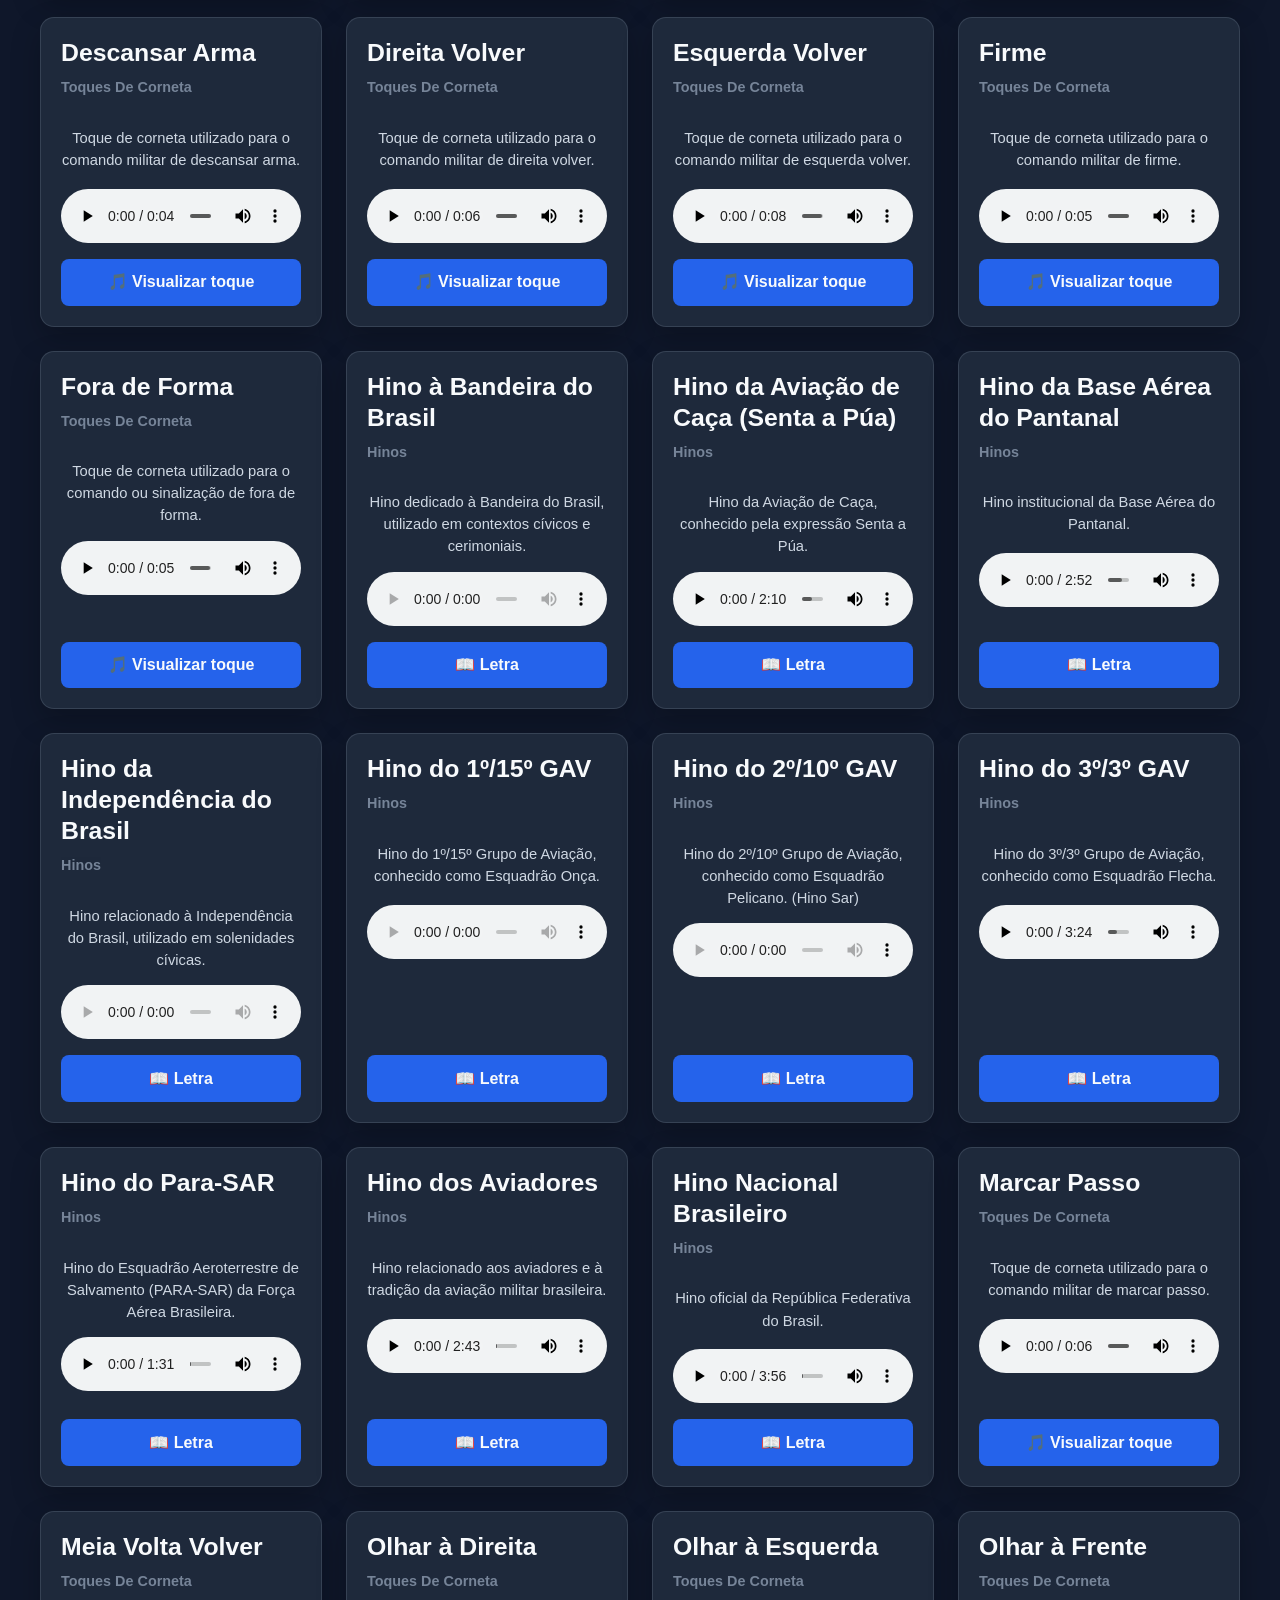
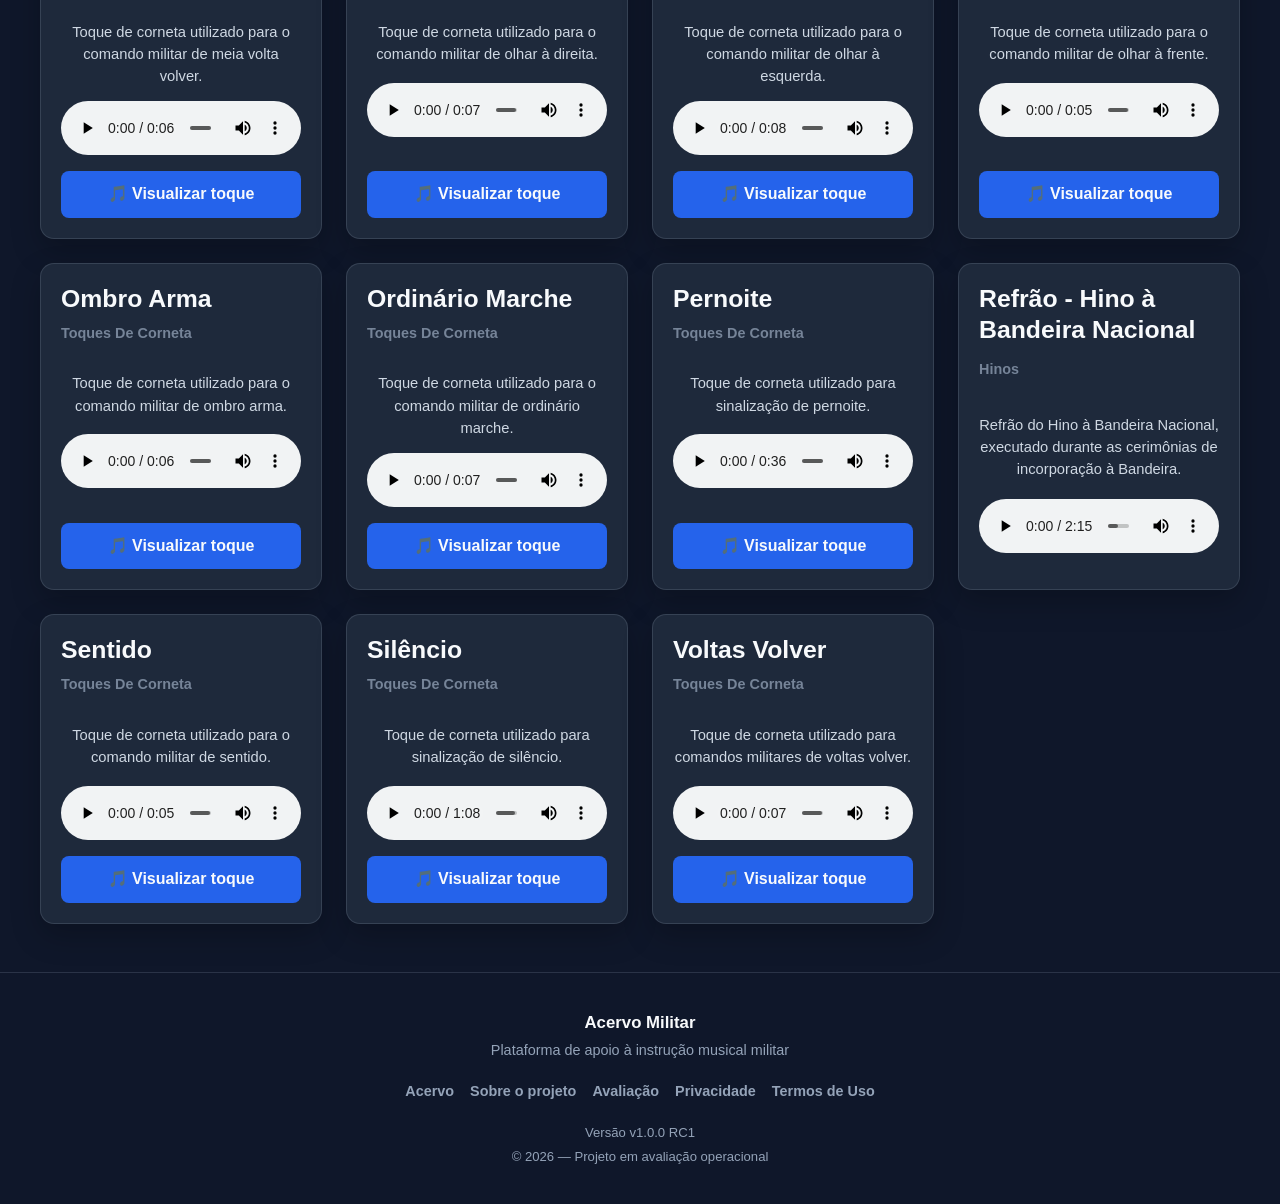
==== commit 37be1a5c: "feat: integra modulo QTS ao AMMB" ====
--- a/index.html
+++ b/index.html
@@ -91,6 +91,45 @@
   </section>
 
   <main>
+
+    <section class="featured-module">
+
+  <div class="featured-module-card">
+
+    <div class="featured-module-info">
+
+      <span class="featured-label">
+        NOVO MÓDULO
+      </span>
+
+      <h2>
+        QTS — Banda de Música da BACG
+      </h2>
+
+      <p>
+        Consulte a programação semanal,
+        repertório, horários e partituras
+        diretamente pelo celular.
+      </p>
+
+    </div>
+
+    <div class="featured-module-actions">
+
+      <a
+        href="qts-bmu/index.html"
+        class="btn featured-button">
+
+        Abrir QTS
+
+      </a>
+
+    </div>
+
+  </div>
+
+</section>
+
     <div class="archive-toolbar">
       <div id="results-counter" class="results-counter"></div>
 
--- a/css/style.css
+++ b/css/style.css
@@ -769,7 +769,7 @@
   display: flex;
   align-items: center;
   justify-content: space-between;
-  gap: 1.5rem;
+  gap: 2rem;
   padding: 1.4rem 1.5rem;
 }
 
@@ -807,6 +807,9 @@
 }
 
 .evaluation-primary-button {
+  padding: 0.9rem 1.8rem;
+  font-size: 1rem;
+  font-weight: 700;
   white-space: nowrap;
 }
 
@@ -861,4 +864,112 @@
   color: #93c5fd !important;
   font-size: 0.82rem !important;
   font-weight: 700;
+}
+
+/* ==========================================
+   MÓDULO QTS
+========================================== */
+
+.featured-module{
+
+  margin:32px 0;
+
+}
+
+.featured-module-card{
+
+  background:linear-gradient(
+    135deg,
+    #1d3158,
+    #243d6b
+  );
+
+  border:1px solid #3467d6;
+
+  border-radius:18px;
+
+  padding:32px;
+
+  display:flex;
+
+  justify-content:space-between;
+
+  align-items:center;
+
+  gap:32px;
+
+  box-shadow:0 12px 30px rgba(0,0,0,.25);
+
+}
+
+.featured-label{
+
+  display:inline-block;
+
+  margin-bottom:12px;
+
+  color:#8ec5ff;
+
+  font-size:.82rem;
+
+  font-weight:700;
+
+  letter-spacing:.08em;
+
+  text-transform:uppercase;
+
+}
+
+.featured-module-info h2{
+
+  margin:0 0 14px;
+
+  font-size:2rem;
+
+}
+
+.featured-module-info p{
+
+  max-width:640px;
+
+  line-height:1.7;
+
+  color:#d5e2ff;
+
+}
+
+.featured-button{
+
+  display:inline-flex;
+
+  align-items:center;
+
+  justify-content:center;
+
+  min-width:180px;
+
+  min-height:54px;
+
+  font-size:1.05rem;
+
+  font-weight:700;
+
+}
+
+@media(max-width:900px){
+
+  .featured-module-card{
+
+    flex-direction:column;
+
+    align-items:flex-start;
+
+  }
+
+  .featured-button{
+
+    width:100%;
+
+  }
+
 }
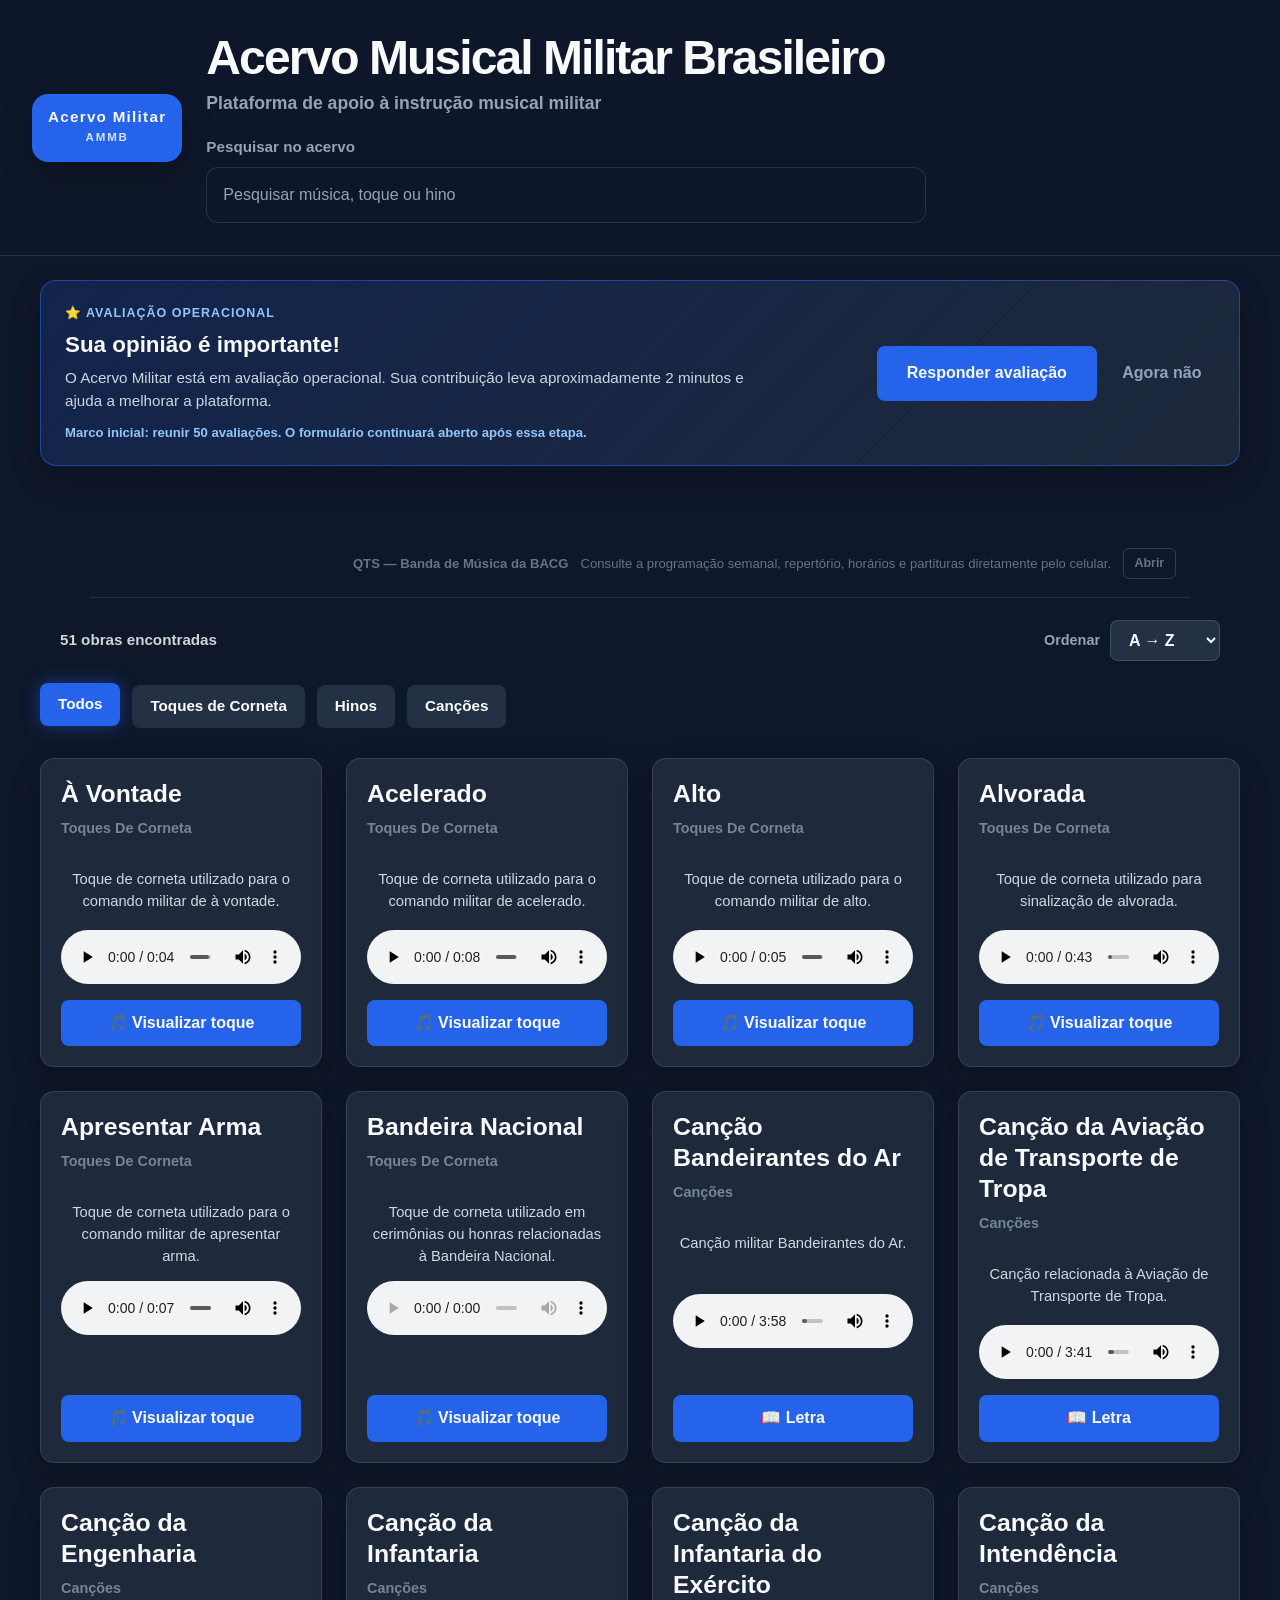
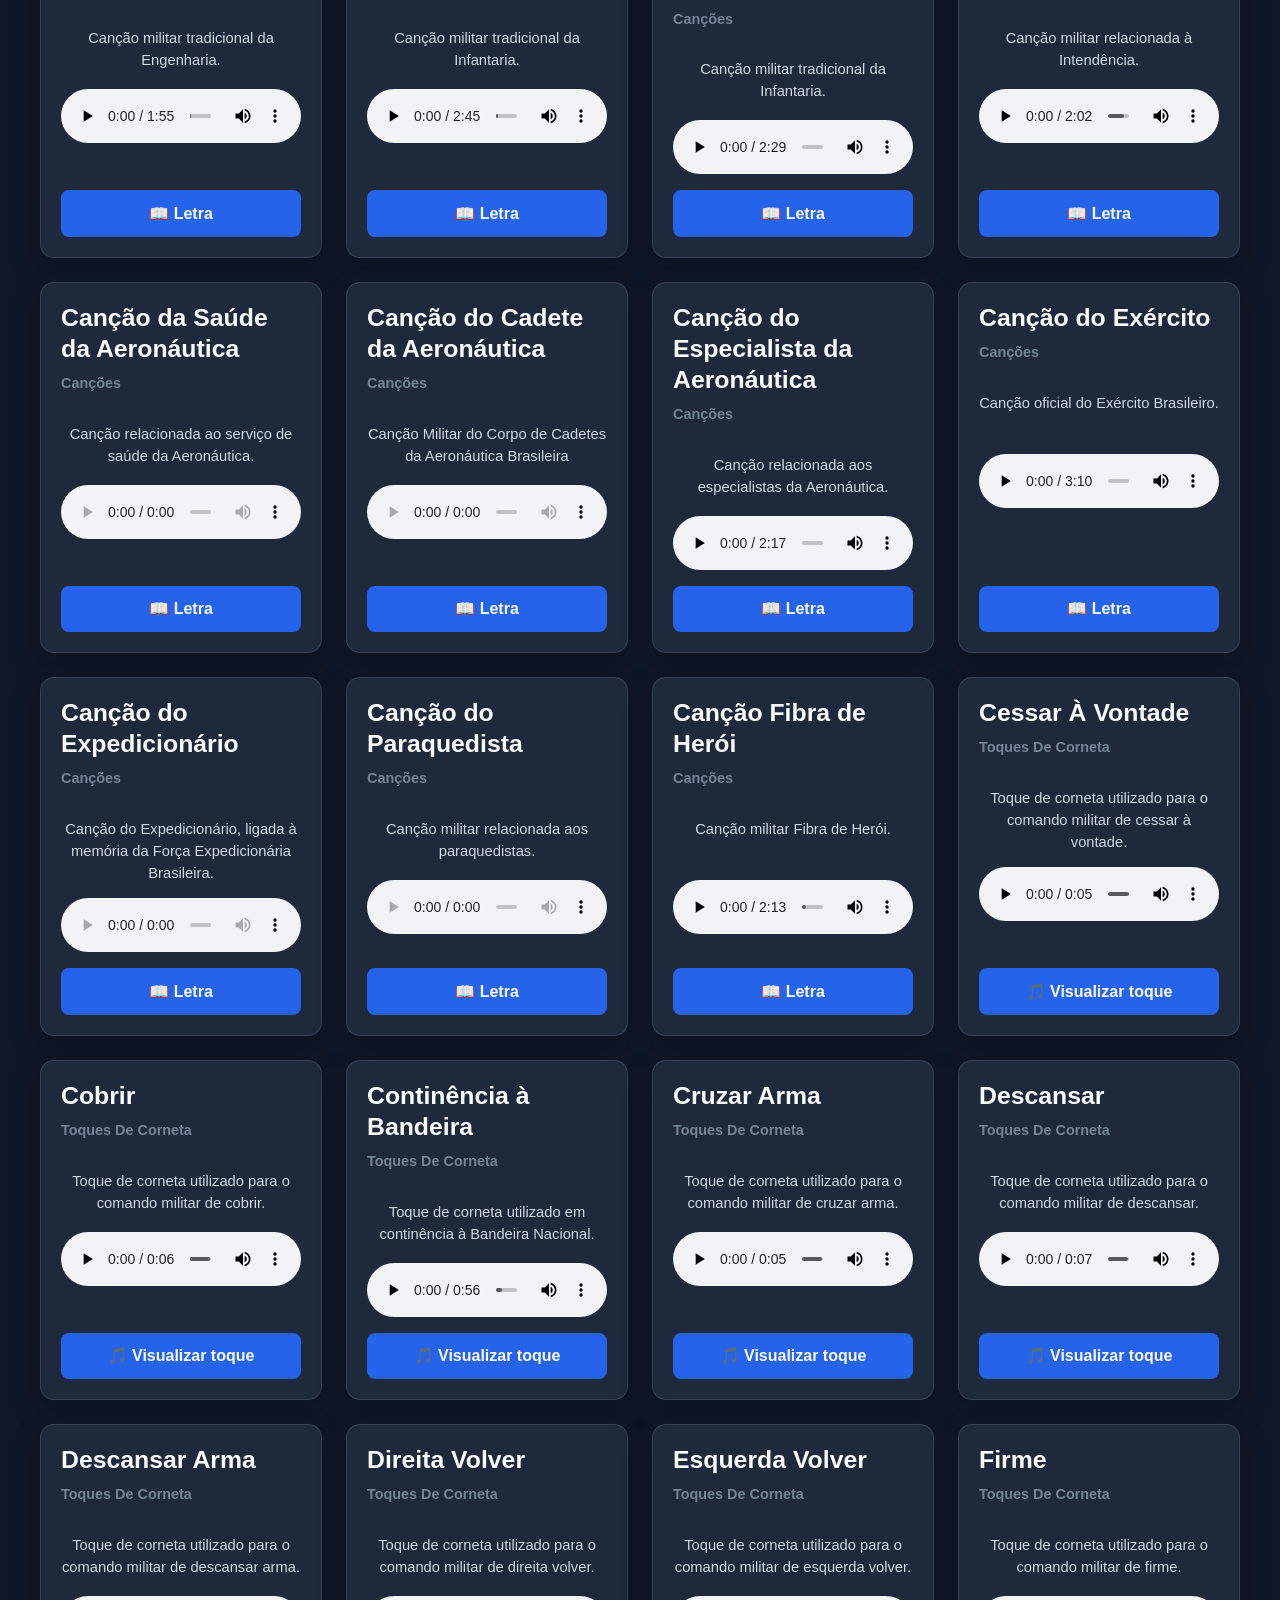
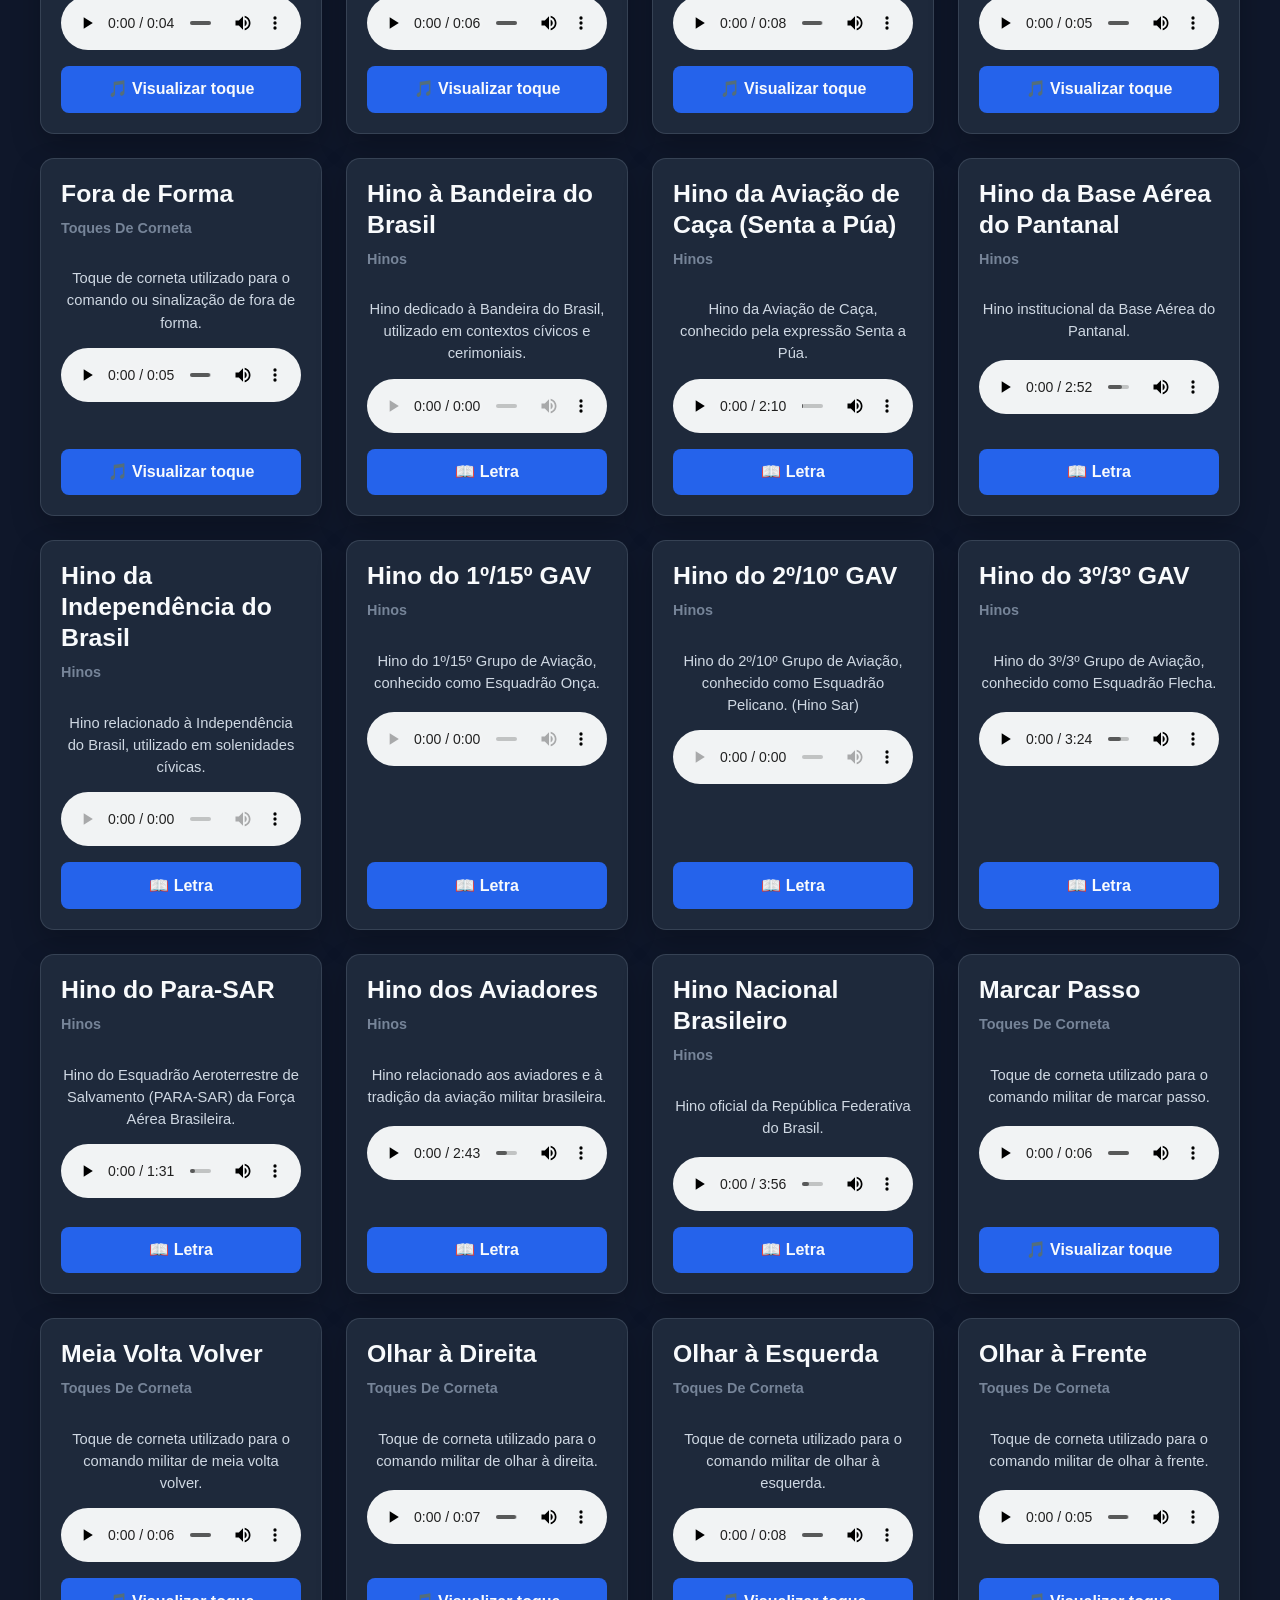
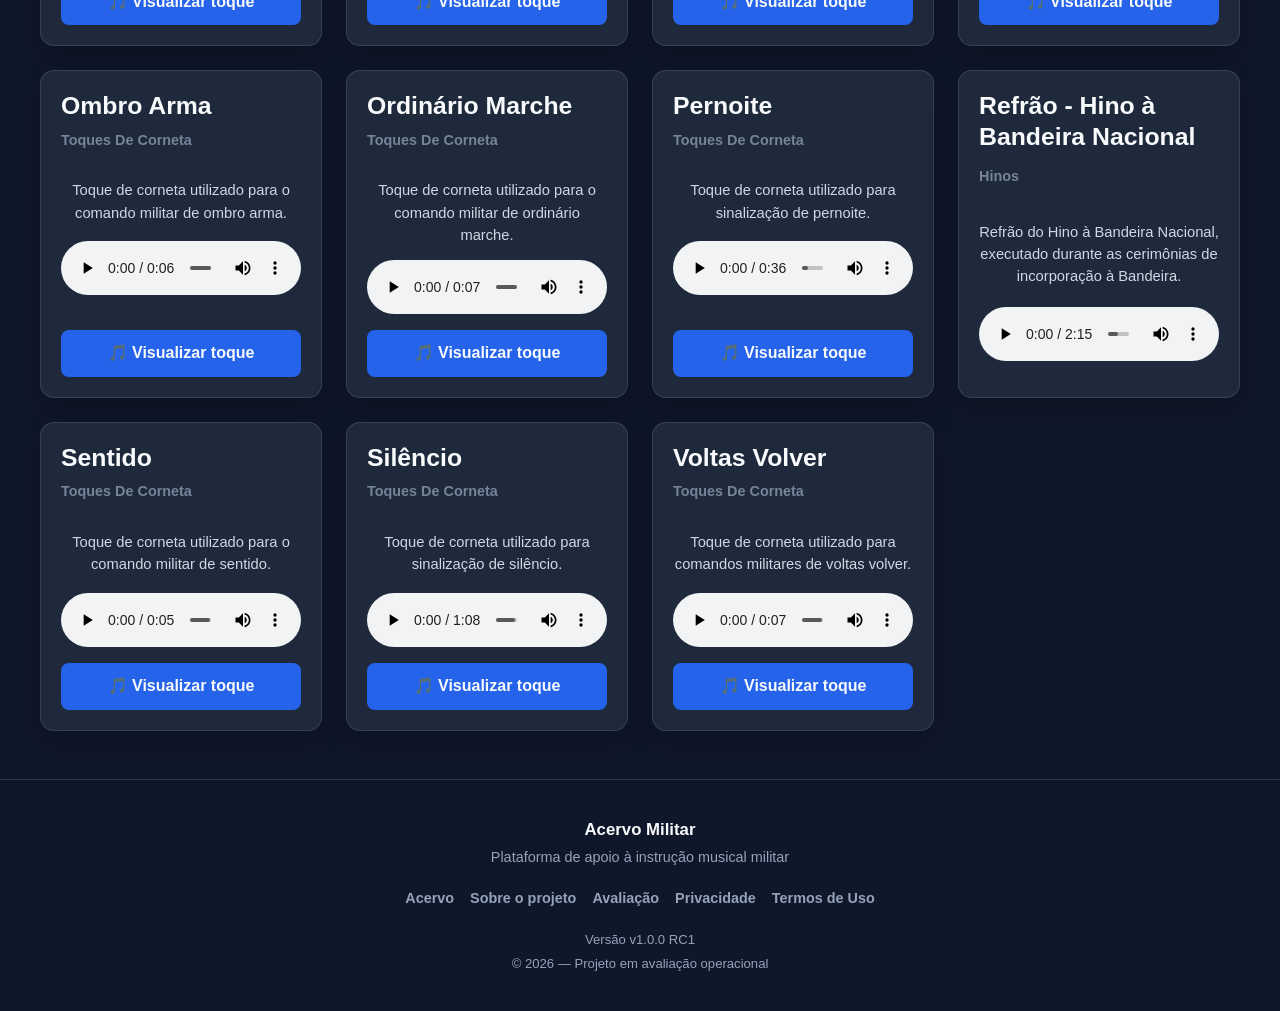
==== commit 9ffbfd35: "feat: finaliza QTS BMU BACG v1.0" ====
--- a/index.html
+++ b/index.html
@@ -92,43 +92,23 @@
 
   <main>
 
-    <section class="featured-module">
+    <nav
+  class="qts-quick-access"
+  aria-label="Acesso ao QTS"
+>
+  <span>
+    QTS — Banda de Música da BACG
+  </span>
 
-  <div class="featured-module-card">
-
-    <div class="featured-module-info">
-
-      <span class="featured-label">
-        NOVO MÓDULO
-      </span>
-
-      <h2>
-        QTS — Banda de Música da BACG
-      </h2>
-
-      <p>
-        Consulte a programação semanal,
+  <p>   Consulte a programação semanal,
         repertório, horários e partituras
         diretamente pelo celular.
-      </p>
+  </p>
 
-    </div>
-
-    <div class="featured-module-actions">
-
-      <a
-        href="qts-bmu/index.html"
-        class="btn featured-button">
-
-        Abrir QTS
-
-      </a>
-
-    </div>
-
-  </div>
-
-</section>
+  <a href="qts-bmu/index.html">
+    Abrir
+  </a>
+</nav>
 
     <div class="archive-toolbar">
       <div id="results-counter" class="results-counter"></div>
--- a/css/style.css
+++ b/css/style.css
@@ -972,4 +972,56 @@
 
   }
 
+}
+
+/* ==========================================
+   ACESSO DISCRETO AO QTS
+========================================== */
+
+.qts-quick-access {
+  width: min(100% - 2rem, 1100px);
+  margin: 1rem auto 1.4rem;
+  padding: 0.65rem 0.9rem;
+  display: flex;
+  align-items: center;
+  justify-content: flex-end;
+  gap: 0.75rem;
+  border-bottom: 1px solid rgba(148, 163, 184, 0.18);
+  color: #64748b;
+  font-size: 0.82rem;
+}
+
+.qts-quick-access span {
+  font-weight: 600;
+}
+
+.qts-quick-access a {
+  padding: 0.3rem 0.65rem;
+  border: 1px solid rgba(148, 163, 184, 0.28);
+  border-radius: 6px;
+  color: #64748b;
+  font-size: 0.78rem;
+  font-weight: 700;
+  text-decoration: none;
+  transition:
+    color 0.2s ease,
+    border-color 0.2s ease,
+    background 0.2s ease;
+}
+
+.qts-quick-access a:hover {
+  border-color: rgba(37, 99, 235, 0.55);
+  background: rgba(37, 99, 235, 0.08);
+  color: #2563eb;
+}
+
+@media (max-width: 600px) {
+  .qts-quick-access {
+    justify-content: space-between;
+    margin-top: 0.7rem;
+  }
+
+  .qts-quick-access span {
+    max-width: 70%;
+  }
 }
